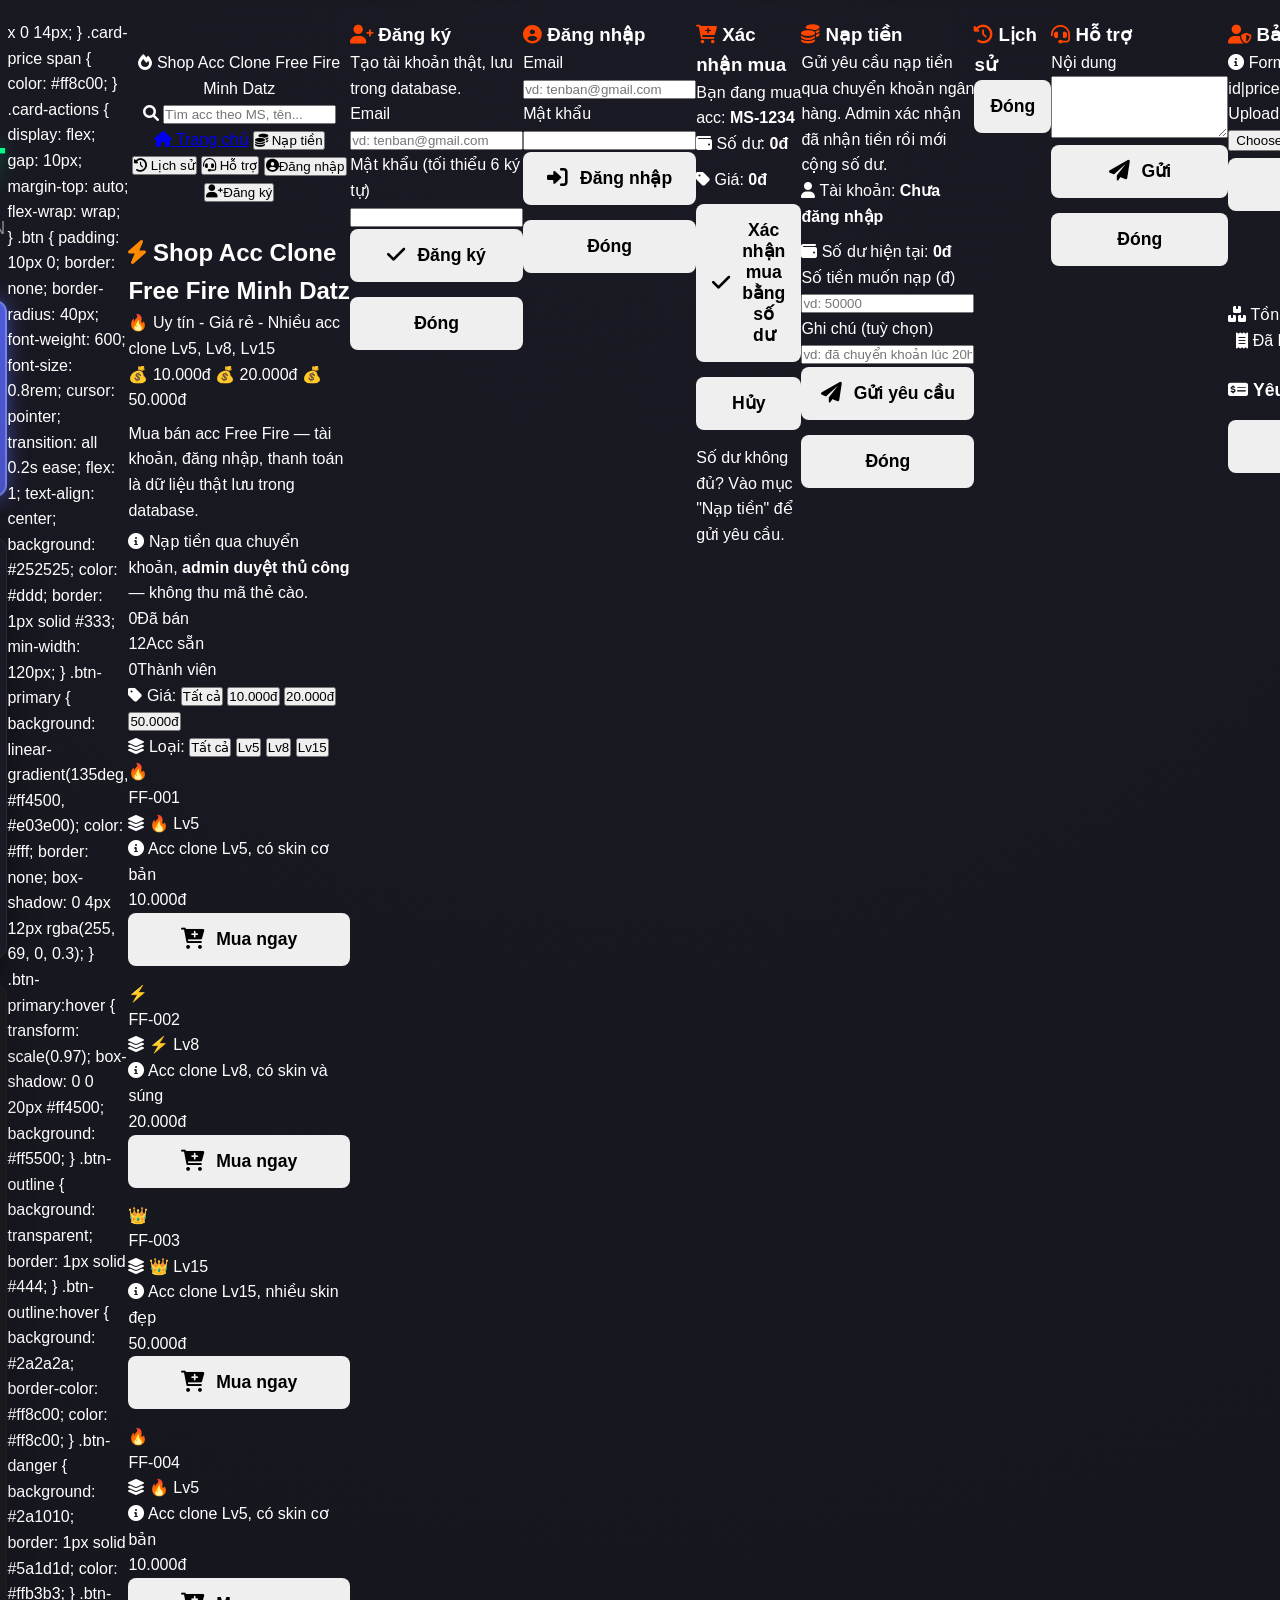
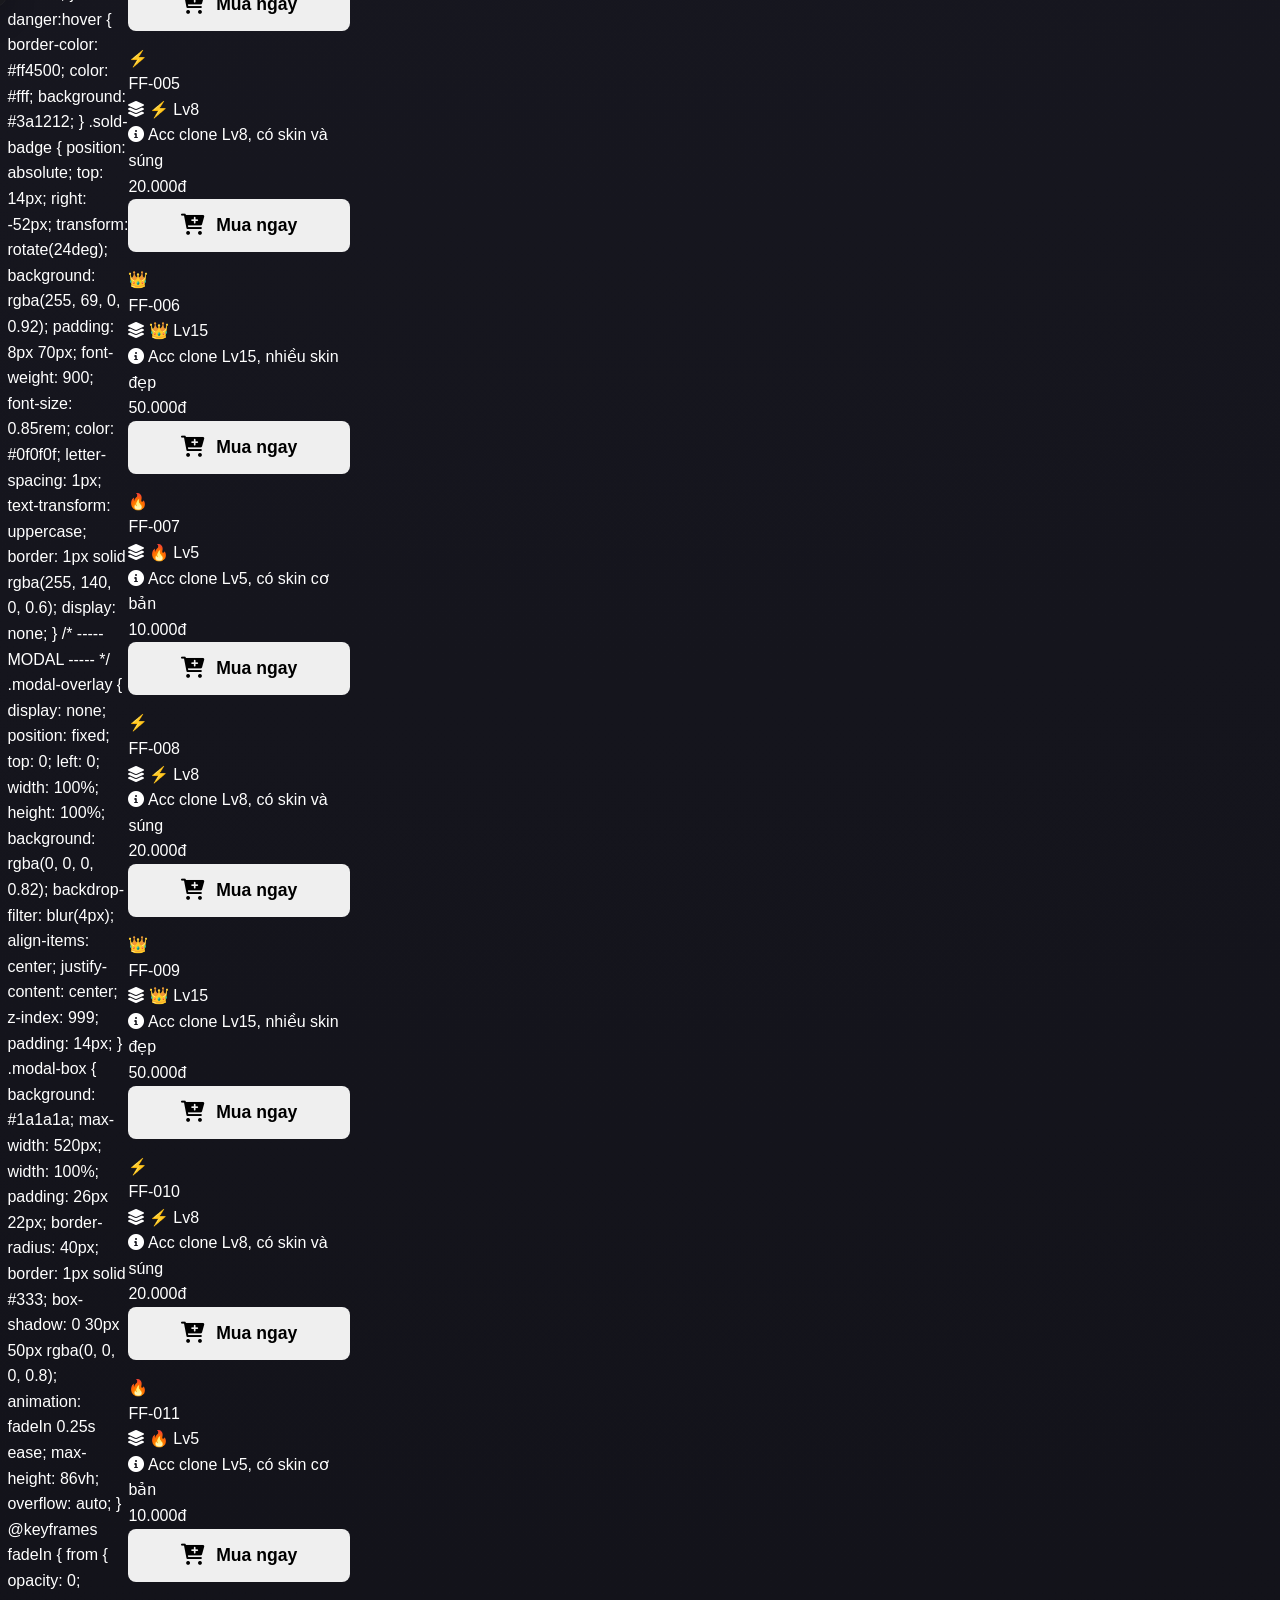
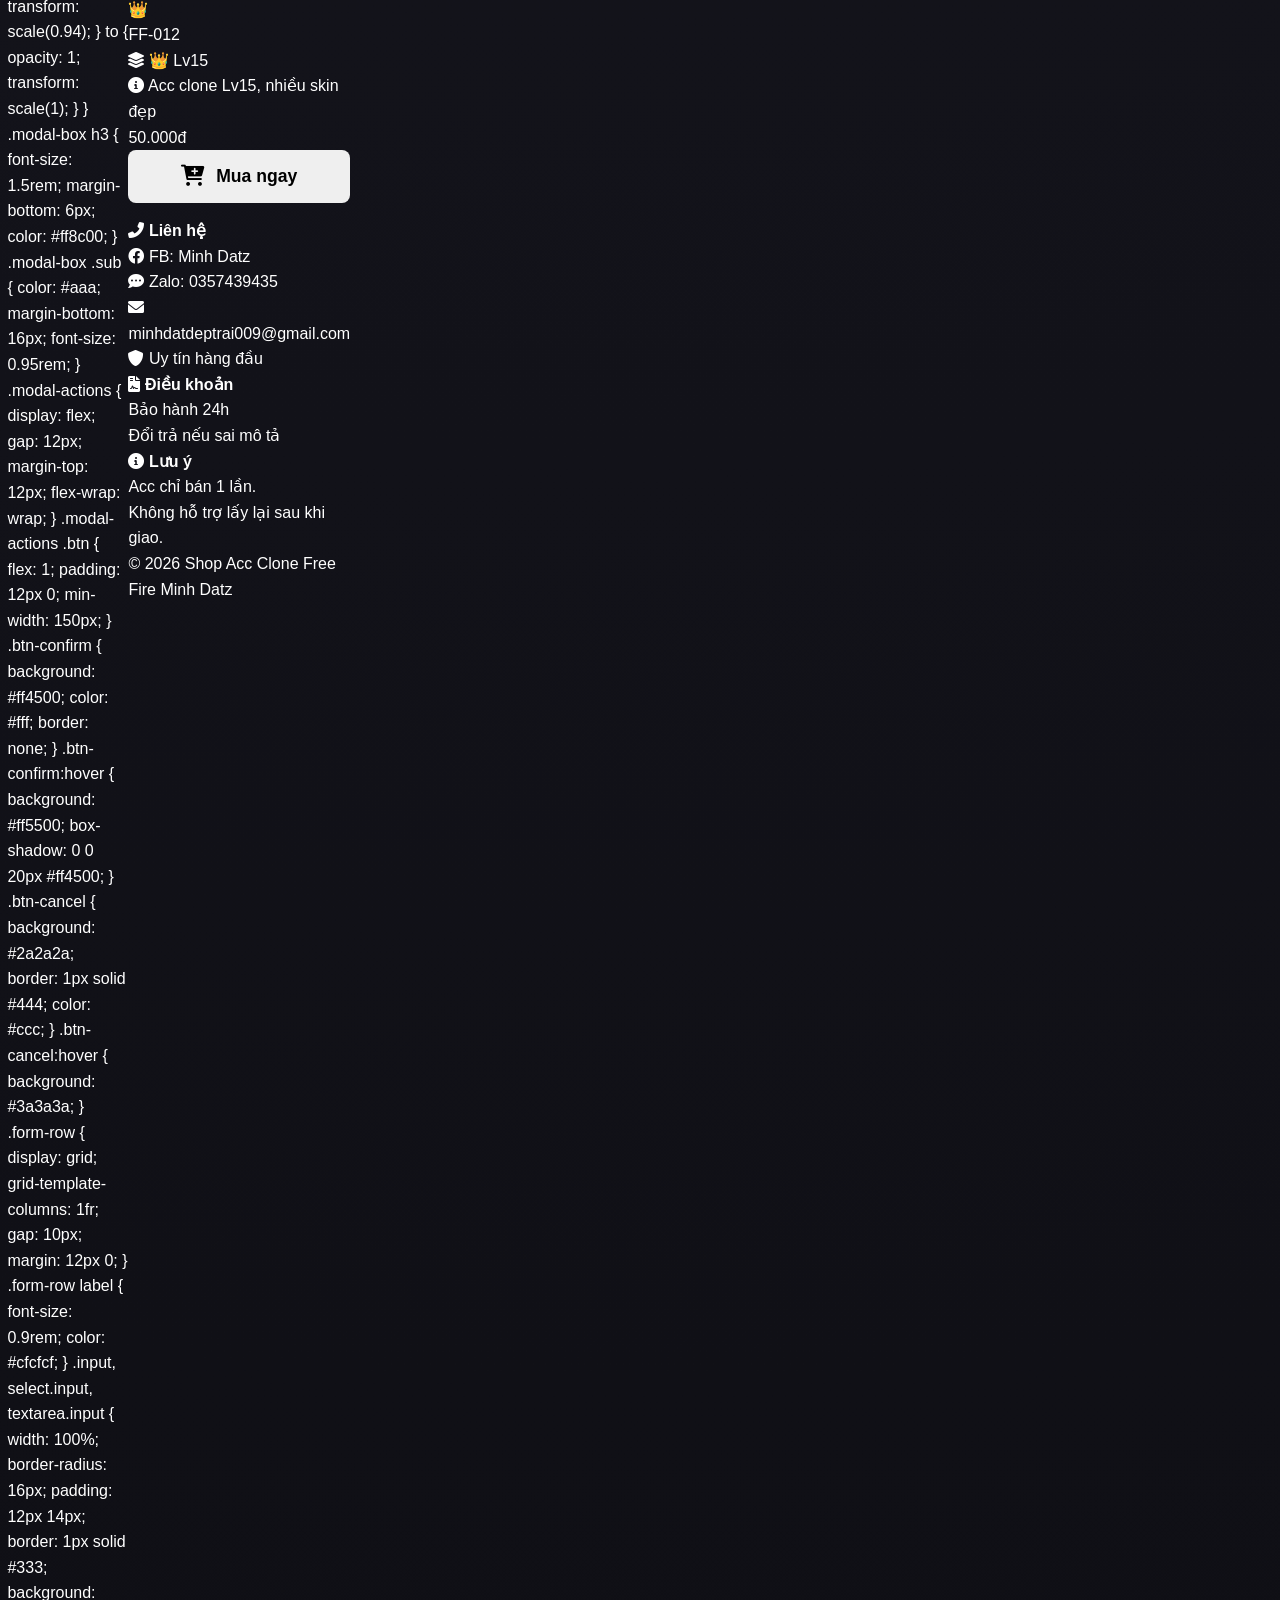
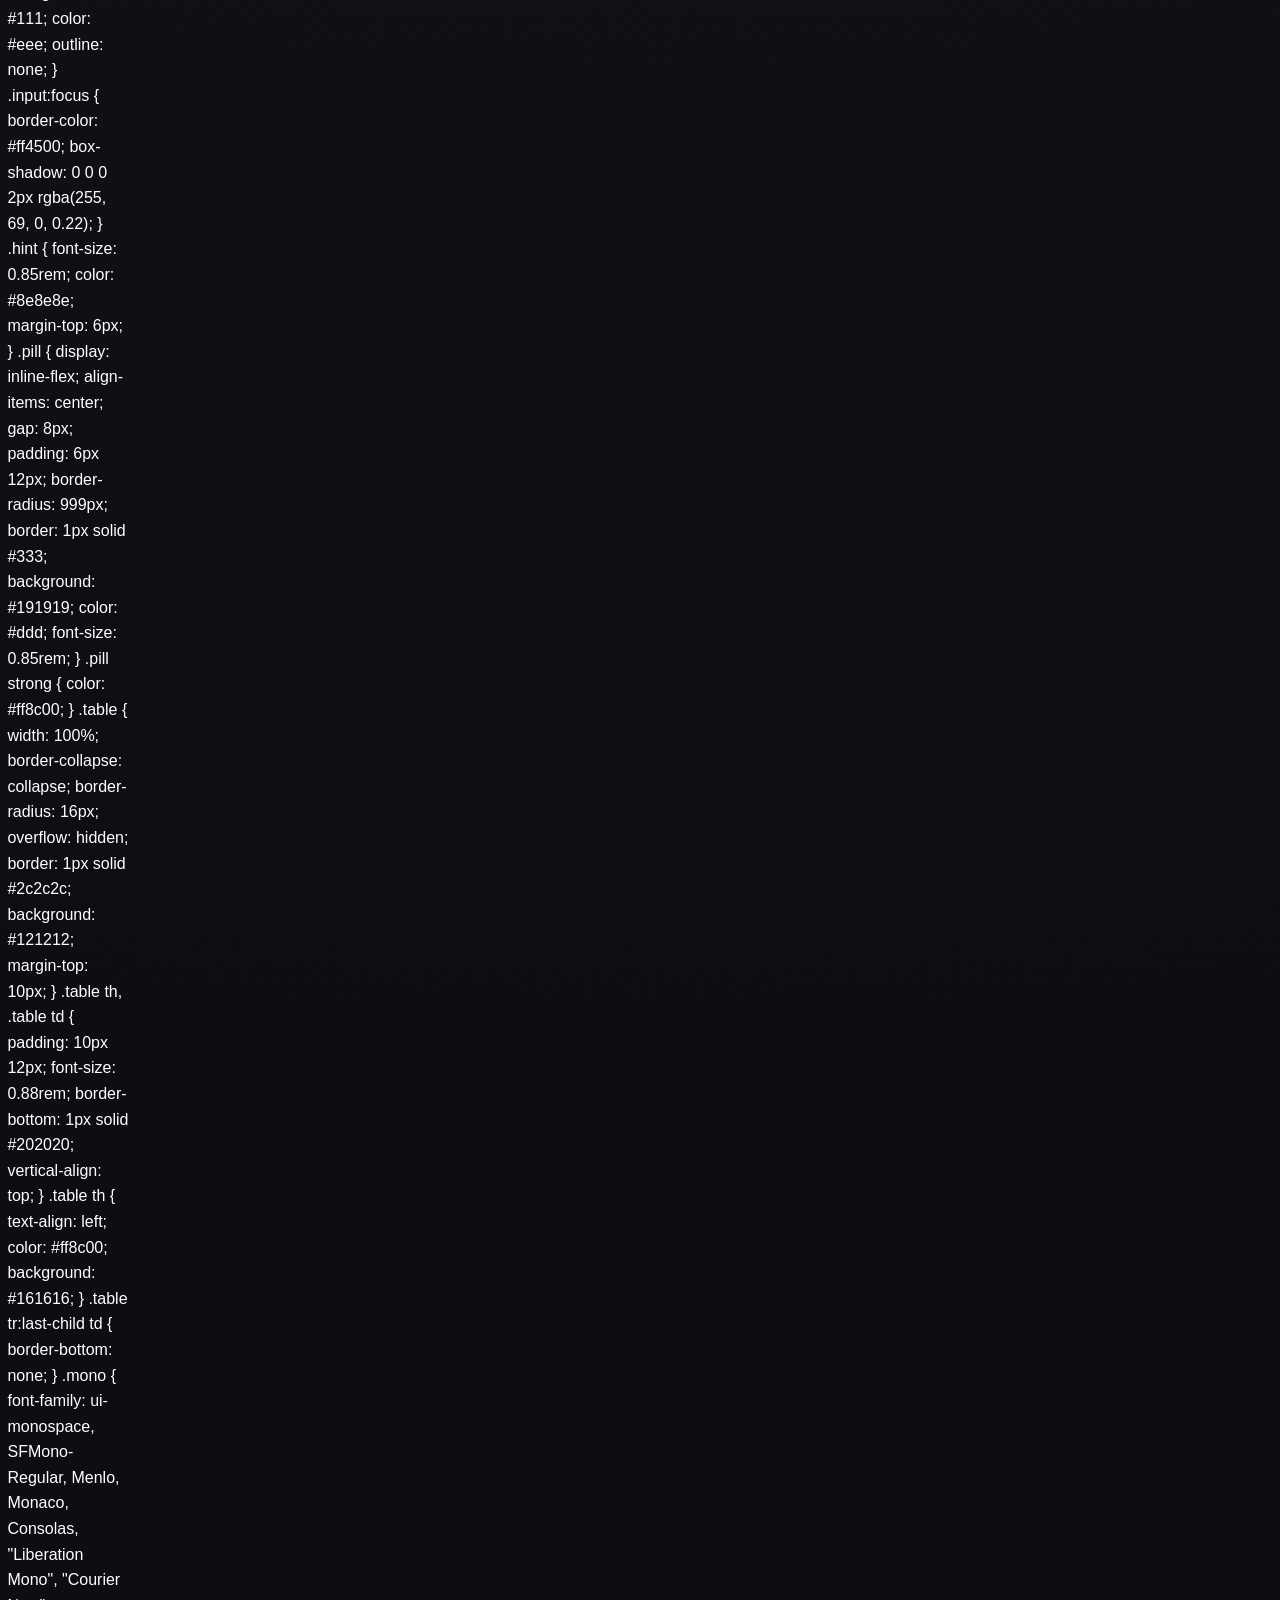
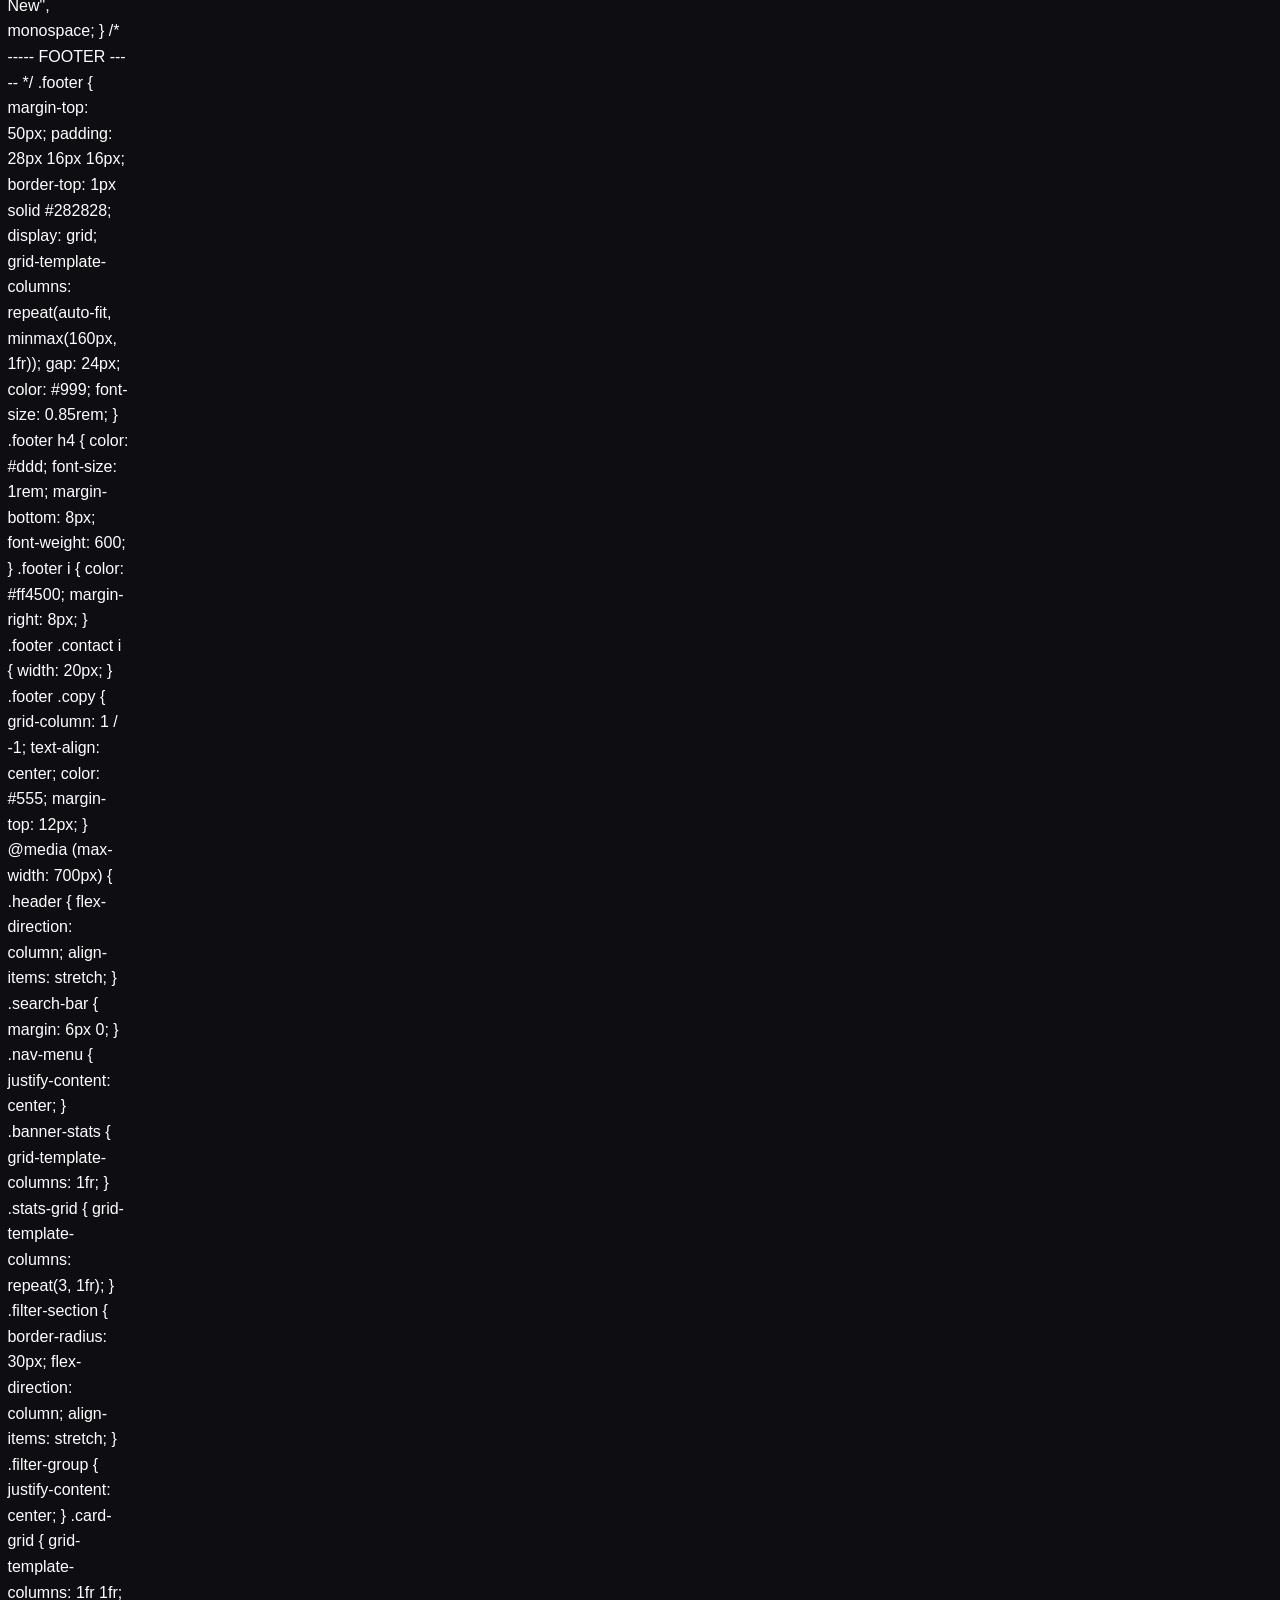
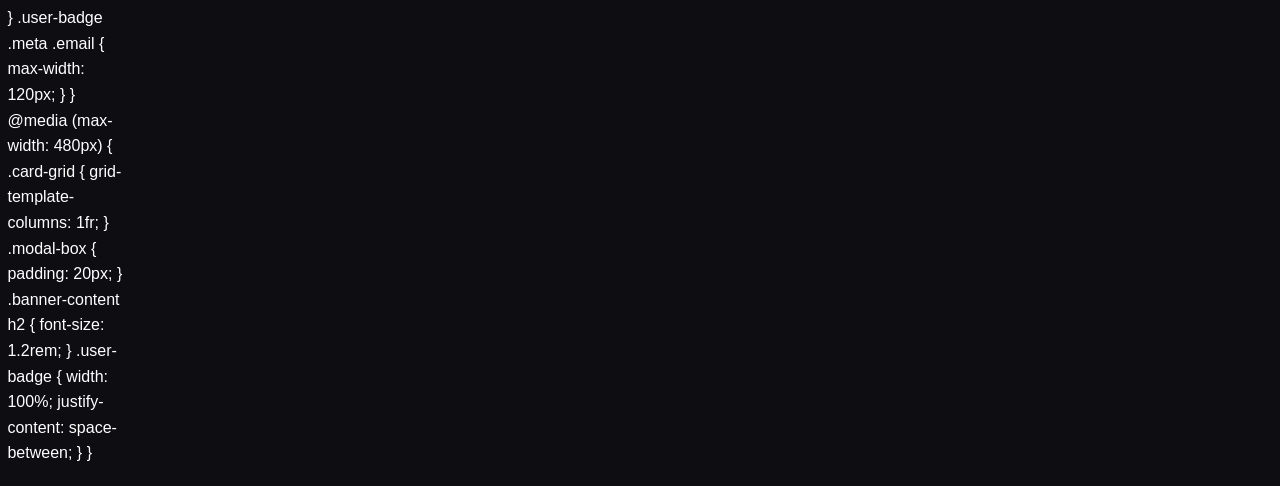
==== index.html @ 1fe43881 "Add files via upload" ====
<!DOCTYPE html>
<html lang="vi">
<head>
    <meta charset="UTF-8">
    <meta name="viewport" content="width=device-width, initial-scale=1.0">
    <title>ZENO REGEDIT - CHIA SẺ FILE</title>
    <link href="https://cdnjs.cloudflare.com/ajax/libs/font-awesome/6.0.0/css/all.min.css" rel="stylesheet">
    <style>
        :root {
            --bg-color: #0d0d12;
            --panel-bg: #1a1a24;
            --primary: #00ff88;
            --discord: #5865F2;
            --youtube: #FF0000;
            --text: #ffffff;
            --text-muted: #888899;
        }

        * {
            box-sizing: border-box;
            margin: 0;
            padding: 0;
        }

        body {
            font-family: 'Segoe UI', Tahoma, Geneva, Verdana, sans-serif;
            background-color: var(--bg-color);
            color: var(--text);
            line-height: 1.6;
            display: flex;
            justify-content: center;
            padding: 20px;
            background-image: radial-gradient(circle at 50% 0%, #1a1a24 0%, #0d0d12 70%);
            min-height: 100vh;
        }

        .container {
            width: 100%;
            max-width: 650px;
            margin-top: 30px;
        }

        .header {
            text-align: center;
            margin-bottom: 30px;
        }

        .header h1 {
            font-size: 3rem;
            font-weight: 900;
            letter-spacing: 2px;
            color: var(--text);
            text-shadow: 0 0 20px rgba(0, 255, 136, 0.4);
            margin-bottom: 10px;
        }

        .header h1 span {
            color: var(--primary);
        }

        .header p {
            color: var(--text-muted);
            font-size: 1.1rem;
        }

        /* NÚT DISCORD NỔI BẬT */
        .discord-banner {
            display: flex;
            align-items: center;
            justify-content: center;
            background: linear-gradient(135deg, #5865F2, #4752c4);
            color: white;
            padding: 20px;
            border-radius: 12px;
            text-decoration: none;
            font-size: 1.2rem;
            font-weight: bold;
            margin-bottom: 40px;
            box-shadow: 0 0 20px rgba(88, 101, 242, 0.6);
            border: 2px solid rgba(255, 255, 255, 0.2);
            animation: pulse 2s infinite;
            transition: 0.3s;
        }

        .discord-banner:hover {
            transform: scale(1.05);
            box-shadow: 0 0 30px rgba(88, 101, 242, 0.9);
        }

        .discord-banner i {
            font-size: 1.8rem;
            margin-right: 15px;
        }

        @keyframes pulse {
            0% { box-shadow: 0 0 0 0 rgba(88, 101, 242, 0.7); }
            70% { box-shadow: 0 0 0 15px rgba(88, 101, 242, 0); }
            100% { box-shadow: 0 0 0 0 rgba(88, 101, 242, 0); }
        }

        /* KHU VỰC XÁC MINH */
        .section-box {
            background-color: var(--panel-bg);
            border-radius: 12px;
            padding: 25px;
            margin-bottom: 25px;
            border: 1px solid #2a2a35;
            box-shadow: 0 10px 30px rgba(0,0,0,0.5);
        }

        .section-title {
            font-size: 1.3rem;
            margin-bottom: 15px;
            display: flex;
            align-items: center;
            border-bottom: 2px solid #2a2a35;
            padding-bottom: 10px;
        }

        .section-title i {
            margin-right: 10px;
            color: var(--primary);
        }

        .btn {
            display: flex;
            align-items: center;
            justify-content: center;
            width: 100%;
            padding: 16px;
            margin-bottom: 15px;
            border-radius: 8px;
            text-decoration: none;
            font-weight: bold;
            font-size: 1.1rem;
            transition: all 0.3s ease;
            cursor: pointer;
            border: none;
        }

        .btn i {
            margin-right: 12px;
            font-size: 1.3rem;
        }

        .btn-youtube {
            background-color: var(--youtube);
            color: white;
            box-shadow: 0 5px 15px rgba(255, 0, 0, 0.3);
        }

        .btn-youtube:hover {
            background-color: #cc0000;
            transform: translateY(-2px);
        }

        /* DANH MỤC FILE */
        .btn-download {
            background-color: #252533;
            color: #fff;
            border: 1px solid #3a3a45;
            justify-content: space-between;
            padding: 16px 20px;
        }

        .btn-download:hover {
            background-color: var(--primary);
            color: #000;
            border-color: var(--primary);
            box-shadow: 0 0 20px rgba(0, 255, 136, 0.5);
            transform: translateY(-3px);
        }

        .btn-download:hover i {
            color: #000;
        }

        /* TRẠNG THÁI KHÓA */
        .locked-content {
            opacity: 0.4;
            pointer-events: none; /* Ngăn không cho click */
            filter: grayscale(100%);
            transition: all 0.5s ease;
        }

        .unlocked {
            opacity: 1;
            pointer-events: auto;
            filter: grayscale(0%);
        }

        #verify-message {
            text-align: center;
            font-size: 0.95rem;
            color: var(--text-muted);
            margin-top: 10px;
            font-style: italic;
        }

        .success-text {
            color: var(--primary) !important;
            font-weight: bold;
        }
    </style>
</head>
<body>

    <div class="container">
        <div class="header">
            <h1>ZENO <span>REGEDIT</span></h1>
            <p>CHIA SẺ FILE TÀI NGUYÊN SIÊU VIP</p>
        </div>

        <a href="https://discord.gg/TamUEZXEpG" target="_blank" class="discord-banner">
            <i class="fab fa-discord"></i>
            👨‍🔧 THAM GIA DISCORD ĐỂ NHẬN HỖ TRỢ TRỰC TIẾP!
        </a>

        <div class="section-box">
            <h2 class="section-title"><i class="fas fa-lock"></i> Bước 1: Mở Khóa Liên Kết</h2>
            <p style="margin-bottom: 15px; color: var(--text-muted);">Bạn cần Like video mới nhất và Đăng ký kênh để mở khóa các file bên dưới.</p>
            
            <button class="btn btn-youtube" onclick="startVerification()">
                <i class="fab fa-youtube"></i> XÁC MINH (LIKE & ĐĂNG KÝ)
            </button>
            <div id="verify-message">Chưa xác minh. Các liên kết đang bị khóa.</div>
        </div>

        <div class="section-box locked-content" id="download-section">
            <h2 class="section-title"><i class="fas fa-folder-open"></i> Danh Mục Tải Về</h2>
            
            <a href="https://link4m.net/kvOiP" target="_blank" class="btn btn-download">
                <span><i class="fas fa-file-archive"></i> DATA Nhẹ Tâm</span>
                <i class="fas fa-download" style="color: var(--primary);"></i>
            </a>

            <a href="https://link4m.net/hOdYuTP" target="_blank" class="btn btn-download">
                <span><i class="fas fa-map-marker-alt"></i> Định vị (Lưu ý: Tải Full Tài Nguyên)</span>
                <i class="fas fa-download" style="color: var(--primary);"></i>
            </a>

            <a href="https://link4m.org/ikWNEz" target="_blank" class="btn btn-download">
                <span><i class="fas fa-crosshairs"></i> AIMLOCK</span>
                <i class="fas fa-download" style="color: var(--primary);"></i>
            </a>

            <a href="https://link4m.org/pZzEr" target="_blank" class="btn btn-download">
                <span><i class="fas fa-bolt"></i> Nhẹ Tâm 200k</span>
                <i class="fas fa-download" style="color: var(--primary);"></i>
            </a>
        </div>
    </div>

    <script>
        function startVerification() {
            // Mở link Youtube trong tab mới
            window.open('https://youtube.com/@taine677?si=bfpznH3ppNZCCuLd', '_blank');
            
            let messageEl = document.getElementById('verify-message');
            messageEl.innerHTML = '<i class="fas fa-spinner fa-spin"></i> Đang kiểm tra hệ thống... Vui lòng đợi 10 giây.';
            messageEl.style.color = '#fff';

            // Giả lập thời gian chờ người dùng xem và đăng ký (10 giây)
            setTimeout(function() {
                // Mở khóa khu vực link
                document.getElementById('download-section').classList.add('unlocked');
                document.getElementById('download-section').classList.remove('locked-content');
                
                // Đổi thông báo thành công
                messageEl.innerHTML = '<i class="fas fa-check-circle"></i> Xác minh thành công! Bạn có thể tải file bên dưới.';
                messageEl.classList.add('success-text');
            }, 10000); // 10000 milliseconds = 10 giây
        }
    </script>
</body>
</html>
x 0 14px;
    }
    .card-price span {
      color: #ff8c00;
    }
    .card-actions {
      display: flex;
      gap: 10px;
      margin-top: auto;
      flex-wrap: wrap;
    }
    .btn {
      padding: 10px 0;
      border: none;
      border-radius: 40px;
      font-weight: 600;
      font-size: 0.8rem;
      cursor: pointer;
      transition: all 0.2s ease;
      flex: 1;
      text-align: center;
      background: #252525;
      color: #ddd;
      border: 1px solid #333;
      min-width: 120px;
    }
    .btn-primary {
      background: linear-gradient(135deg, #ff4500, #e03e00);
      color: #fff;
      border: none;
      box-shadow: 0 4px 12px rgba(255, 69, 0, 0.3);
    }
    .btn-primary:hover {
      transform: scale(0.97);
      box-shadow: 0 0 20px #ff4500;
      background: #ff5500;
    }
    .btn-outline {
      background: transparent;
      border: 1px solid #444;
    }
    .btn-outline:hover {
      background: #2a2a2a;
      border-color: #ff8c00;
      color: #ff8c00;
    }
    .btn-danger {
      background: #2a1010;
      border: 1px solid #5a1d1d;
      color: #ffb3b3;
    }
    .btn-danger:hover {
      border-color: #ff4500;
      color: #fff;
      background: #3a1212;
    }

    .sold-badge {
      position: absolute;
      top: 14px;
      right: -52px;
      transform: rotate(24deg);
      background: rgba(255, 69, 0, 0.92);
      padding: 8px 70px;
      font-weight: 900;
      font-size: 0.85rem;
      color: #0f0f0f;
      letter-spacing: 1px;
      text-transform: uppercase;
      border: 1px solid rgba(255, 140, 0, 0.6);
      display: none;
    }

    /* ----- MODAL ----- */
    .modal-overlay {
      display: none;
      position: fixed;
      top: 0;
      left: 0;
      width: 100%;
      height: 100%;
      background: rgba(0, 0, 0, 0.82);
      backdrop-filter: blur(4px);
      align-items: center;
      justify-content: center;
      z-index: 999;
      padding: 14px;
    }
    .modal-box {
      background: #1a1a1a;
      max-width: 520px;
      width: 100%;
      padding: 26px 22px;
      border-radius: 40px;
      border: 1px solid #333;
      box-shadow: 0 30px 50px rgba(0, 0, 0, 0.8);
      animation: fadeIn 0.25s ease;
      max-height: 86vh;
      overflow: auto;
    }
    @keyframes fadeIn {
      from {
        opacity: 0;
        transform: scale(0.94);
      }
      to {
        opacity: 1;
        transform: scale(1);
      }
    }
    .modal-box h3 {
      font-size: 1.5rem;
      margin-bottom: 6px;
      color: #ff8c00;
    }
    .modal-box .sub {
      color: #aaa;
      margin-bottom: 16px;
      font-size: 0.95rem;
    }
    .modal-actions {
      display: flex;
      gap: 12px;
      margin-top: 12px;
      flex-wrap: wrap;
    }
    .modal-actions .btn {
      flex: 1;
      padding: 12px 0;
      min-width: 150px;
    }
    .btn-confirm {
      background: #ff4500;
      color: #fff;
      border: none;
    }
    .btn-confirm:hover {
      background: #ff5500;
      box-shadow: 0 0 20px #ff4500;
    }
    .btn-cancel {
      background: #2a2a2a;
      border: 1px solid #444;
      color: #ccc;
    }
    .btn-cancel:hover {
      background: #3a3a3a;
    }

    .form-row {
      display: grid;
      grid-template-columns: 1fr;
      gap: 10px;
      margin: 12px 0;
    }
    .form-row label {
      font-size: 0.9rem;
      color: #cfcfcf;
    }
    .input,
    select.input,
    textarea.input {
      width: 100%;
      border-radius: 16px;
      padding: 12px 14px;
      border: 1px solid #333;
      background: #111;
      color: #eee;
      outline: none;
    }
    .input:focus {
      border-color: #ff4500;
      box-shadow: 0 0 0 2px rgba(255, 69, 0, 0.22);
    }
    .hint {
      font-size: 0.85rem;
      color: #8e8e8e;
      margin-top: 6px;
    }
    .pill {
      display: inline-flex;
      align-items: center;
      gap: 8px;
      padding: 6px 12px;
      border-radius: 999px;
      border: 1px solid #333;
      background: #191919;
      color: #ddd;
      font-size: 0.85rem;
    }
    .pill strong {
      color: #ff8c00;
    }

    .table {
      width: 100%;
      border-collapse: collapse;
      border-radius: 16px;
      overflow: hidden;
      border: 1px solid #2c2c2c;
      background: #121212;
      margin-top: 10px;
    }
    .table th,
    .table td {
      padding: 10px 12px;
      font-size: 0.88rem;
      border-bottom: 1px solid #202020;
      vertical-align: top;
    }
    .table th {
      text-align: left;
      color: #ff8c00;
      background: #161616;
    }
    .table tr:last-child td {
      border-bottom: none;
    }
    .mono {
      font-family: ui-monospace, SFMono-Regular, Menlo, Monaco, Consolas, "Liberation Mono", "Courier New", monospace;
    }

    /* ----- FOOTER ----- */
    .footer {
      margin-top: 50px;
      padding: 28px 16px 16px;
      border-top: 1px solid #282828;
      display: grid;
      grid-template-columns: repeat(auto-fit, minmax(160px, 1fr));
      gap: 24px;
      color: #999;
      font-size: 0.85rem;
    }
    .footer h4 {
      color: #ddd;
      font-size: 1rem;
      margin-bottom: 8px;
      font-weight: 600;
    }
    .footer i {
      color: #ff4500;
      margin-right: 8px;
    }
    .footer .contact i {
      width: 20px;
    }
    .footer .copy {
      grid-column: 1 / -1;
      text-align: center;
      color: #555;
      margin-top: 12px;
    }

    @media (max-width: 700px) {
      .header {
        flex-direction: column;
        align-items: stretch;
      }
      .search-bar {
        margin: 6px 0;
      }
      .nav-menu {
        justify-content: center;
      }
      .banner-stats {
        grid-template-columns: 1fr;
      }
      .stats-grid {
        grid-template-columns: repeat(3, 1fr);
      }
      .filter-section {
        border-radius: 30px;
        flex-direction: column;
        align-items: stretch;
      }
      .filter-group {
        justify-content: center;
      }
      .card-grid {
        grid-template-columns: 1fr 1fr;
      }
      .user-badge .meta .email {
        max-width: 120px;
      }
    }
    @media (max-width: 480px) {
      .card-grid {
        grid-template-columns: 1fr;
      }
      .modal-box {
        padding: 20px;
      }
      .banner-content h2 {
        font-size: 1.2rem;
      }
      .user-badge {
        width: 100%;
        justify-content: space-between;
      }
    }
  </style>
</head>
<body>
  <div class="container">

    <header class="header">
      <div class="logo"><i class="fas fa-fire"></i> Shop Acc Clone Free Fire Minh Datz</div>

      <div class="search-bar">
        <i class="fas fa-search"></i>
        <input id="searchInput" type="text" placeholder="Tìm acc theo MS, tên...">
      </div>

      <nav class="nav-menu">
        <a href="#" data-nav="home"><i class="fas fa-home"></i> Trang chủ</a>
        <button type="button" data-nav="topup"><i class="fas fa-coins"></i> Nạp tiền</button>
        <button type="button" data-nav="history"><i class="fas fa-history"></i> Lịch sử</button>
        <button type="button" data-nav="support"><i class="fas fa-headset"></i> Hỗ trợ</button>

        <span class="user-badge" id="userBadge">
          <span class="avatar" id="userAvatar">U</span>
          <span class="meta">
            <span class="email" id="userEmail">user@email</span>
            <span class="balance" id="userBalance">0đ</span>
          </span>
        </span>

        <button type="button" class="btn-pill" id="btnAdmin" style="display:none;"><i class="fas fa-user-shield"></i> Admin</button>
        <button type="button" class="btn-pill" id="btnLogin"><i class="fas fa-user-circle"></i> Đăng nhập</button>
        <button type="button" class="btn-pill" id="btnRegister"><i class="fas fa-user-plus"></i> Đăng ký</button>
        <button type="button" class="btn-pill" id="btnLogout" style="display:none;background:linear-gradient(135deg,#333,#111);box-shadow:none;"><i class="fas fa-right-from-bracket"></i> Thoát</button>
      </nav>
    </header>

    <section class="banner-stats">
      <div class="banner-content">
        <h2><i class="fas fa-bolt" style="color:#ff8c00;"></i> Shop Acc Clone Free Fire Minh Datz</h2>
        <div class="slogan">🔥 Uy tín - Giá rẻ - Nhiều acc clone Lv5, Lv8, Lv15</div>
        <div class="price-tags">
          <span class="price-tag">💰 10.000đ</span>
          <span class="price-tag">💰 20.000đ</span>
          <span class="price-tag">💰 50.000đ</span>
        </div>
        <p style="margin-top:8px;">Mua bán acc Free Fire — tài khoản, đăng nhập, thanh toán là dữ liệu <span class="highlight">thật</span> lưu trong database.</p>
        <p style="margin-top:6px;">
          <span class="pill"><i class="fas fa-circle-info"></i> Nạp tiền qua chuyển khoản, <strong>admin duyệt thủ công</strong> — không thu mã thẻ cào.</span>
        </p>
      </div>
      <div class="stats-grid">
        <div class="stat-item"><span class="number" id="statSold">0</span><span class="label">Đã bán</span></div>
        <div class="stat-item"><span class="number" id="statStock">0</span><span class="label">Acc sẵn</span></div>
        <div class="stat-item"><span class="number" id="statUsers">0</span><span class="label">Thành viên</span></div>
      </div>
    </section>

    <div class="filter-section">
      <div class="filter-group">
        <span><i class="fas fa-tag"></i> Giá:</span>
        <button class="filter-btn active" data-filter="all">Tất cả</button>
        <button class="filter-btn" data-filter="10k">10.000đ</button>
        <button class="filter-btn" data-filter="20k">20.000đ</button>
        <button class="filter-btn" data-filter="50k">50.000đ</button>
      </div>
      <div class="filter-group">
        <span><i class="fas fa-layer-group"></i> Loại:</span>
        <button class="filter-btn active" data-type="all">Tất cả</button>
        <button class="filter-btn" data-type="lv5">Lv5</button>
        <button class="filter-btn" data-type="lv8">Lv8</button>
        <button class="filter-btn" data-type="lv15">Lv15</button>
      </div>
    </div>

    <div class="card-grid" id="cardGrid">
      <!-- Acc mẫu sẽ được render bằng JavaScript -->
    </div>

    <footer class="footer">
      <div class="contact">
        <h4><i class="fas fa-phone-alt"></i> Liên hệ</h4>
        <p><i class="fab fa-facebook"></i> FB: Minh Datz</p>
        <p><i class="fas fa-comment-dots"></i> Zalo: 0357439435</p>
        <p><i class="fas fa-envelope"></i> minhdatdeptrai009@gmail.com</p>
        <p><i class="fas fa-shield-alt"></i> Uy tín hàng đầu</p>
      </div>
      <div>
        <h4><i class="fas fa-file-contract"></i> Điều khoản</h4>
        <p>Bảo hành 24h <br> Đổi trả nếu sai mô tả</p>
      </div>
      <div>
        <h4><i class="fas fa-info-circle"></i> Lưu ý</h4>
        <p>Acc chỉ bán 1 lần. <br>Không hỗ trợ lấy lại sau khi giao.</p>
      </div>
      <div class="copy">© 2026 Shop Acc Clone Free Fire Minh Datz</div>
    </footer>
  </div>

  <!-- MODAL: ĐĂNG KÝ -->
  <div class="modal-overlay" id="modalRegister">
    <div class="modal-box">
      <h3><i class="fas fa-user-plus" style="color:#ff4500;"></i> Đăng ký</h3>
      <div class="sub">Tạo tài khoản thật, lưu trong database.</div>
      <div class="form-row">
        <label>Email</label>
        <input class="input" id="regEmail" placeholder="vd: tenban@gmail.com" autocomplete="email">
      </div>
      <div class="form-row">
        <label>Mật khẩu (tối thiểu 6 ký tự)</label>
        <input class="input" id="regPassword" type="password" autocomplete="new-password">
      </div>
      <div class="modal-actions">
        <button class="btn btn-confirm" id="btnDoRegister"><i class="fas fa-check"></i> Đăng ký</button>
        <button class="btn btn-cancel" data-close="modalRegister">Đóng</button>
      </div>
      <div class="hint" id="regHint"></div>
    </div>
  </div>

  <!-- MODAL: ĐĂNG NHẬP -->
  <div class="modal-overlay" id="modalLogin">
    <div class="modal-box">
      <h3><i class="fas fa-user-circle" style="color:#ff4500;"></i> Đăng nhập</h3>
      <div class="form-row">
        <label>Email</label>
        <input class="input" id="loginEmail" placeholder="vd: tenban@gmail.com" autocomplete="email">
      </div>
      <div class="form-row">
        <label>Mật khẩu</label>
        <input class="input" id="loginPassword" type="password" autocomplete="current-password">
      </div>
      <div class="modal-actions">
        <button class="btn btn-confirm" id="btnDoLogin"><i class="fas fa-right-to-bracket"></i> Đăng nhập</button>
        <button class="btn btn-cancel" data-close="modalLogin">Đóng</button>
      </div>
      <div class="hint" id="loginHint"></div>
    </div>
  </div>

  <!-- MODAL: MUA ACC -->
  <div class="modal-overlay" id="modalBuy">
    <div class="modal-box">
      <h3><i class="fas fa-cart-plus" style="color:#ff4500;"></i> Xác nhận mua</h3>
      <div class="sub">Bạn đang mua acc: <strong id="buyAccId">MS-1234</strong></div>
      <div class="pill" style="margin-bottom:10px;"><i class="fas fa-wallet"></i> Số dư: <strong id="buyBalance">0đ</strong></div>
      <div class="pill" style="margin-bottom:12px;"><i class="fas fa-tag"></i> Giá: <strong id="buyPrice">0đ</strong></div>
      <div class="modal-actions">
        <button class="btn btn-confirm" id="btnConfirmBuy"><i class="fas fa-check"></i> Xác nhận mua bằng số dư</button>
        <button class="btn btn-cancel" data-close="modalBuy">Hủy</button>
      </div>
      <div class="hint">Số dư không đủ? Vào mục "Nạp tiền" để gửi yêu cầu.</div>
      <div id="buyResult"></div>
    </div>
  </div>

  <!-- MODAL: NẠP TIỀN -->
  <div class="modal-overlay" id="modalTopup">
    <div class="modal-box">
      <h3><i class="fas fa-coins" style="color:#ff4500;"></i> Nạp tiền</h3>
      <div class="sub">Gửi yêu cầu nạp tiền qua chuyển khoản ngân hàng. Admin xác nhận đã nhận tiền rồi mới cộng số dư.</div>
      <div class="pill"><i class="fas fa-user"></i> Tài khoản: <strong id="topupUser">Chưa đăng nhập</strong></div>
      <div class="pill" style="margin-top:10px;"><i class="fas fa-wallet"></i> Số dư hiện tại: <strong id="topupBalance">0đ</strong></div>
      <div class="form-row">
        <label>Số tiền muốn nạp (đ)</label>
        <input class="input" id="topupAmount" type="number" min="10000" step="10000" placeholder="vd: 50000">
      </div>
      <div class="form-row">
        <label>Ghi chú (tuỳ chọn)</label>
        <input class="input" id="topupNote" placeholder="vd: đã chuyển khoản lúc 20h">
      </div>
      <div class="modal-actions">
        <button class="btn btn-confirm" id="btnDoTopup"><i class="fas fa-paper-plane"></i> Gửi yêu cầu</button>
        <button class="btn btn-cancel" data-close="modalTopup">Đóng</button>
      </div>
      <div class="hint" id="topupHint"></div>
    </div>
  </div>

  <!-- MODAL: LỊCH SỬ -->
  <div class="modal-overlay" id="modalHistory">
    <div class="modal-box">
      <h3><i class="fas fa-history" style="color:#ff4500;"></i> Lịch sử</h3>
      <div id="historyWrap"></div>
      <div class="modal-actions"><button class="btn btn-cancel" data-close="modalHistory">Đóng</button></div>
    </div>
  </div>

  <!-- MODAL: HỖ TRỢ -->
  <div class="modal-overlay" id="modalSupport">
    <div class="modal-box">
      <h3><i class="fas fa-headset" style="color:#ff4500;"></i> Hỗ trợ</h3>
      <div class="form-row"><label>Nội dung</label><textarea class="input" id="supportMsg" rows="4"></textarea></div>
      <div class="modal-actions">
        <button class="btn btn-confirm" id="btnSendSupport"><i class="fas fa-paper-plane"></i> Gửi</button>
        <button class="btn btn-cancel" data-close="modalSupport">Đóng</button>
      </div>
    </div>
  </div>

  <!-- MODAL: ADMIN -->
  <div class="modal-overlay" id="modalAdmin">
    <div class="modal-box" style="max-width: 900px;">
      <h3><i class="fas fa-user-shield" style="color:#ff4500;"></i> Bảng điều khiển Admin</h3>

      <div class="pill"><i class="fas fa-circle-info"></i> Format TXT: <span class="mono">id|price|type|desc|username|password</span></div>
      <div class="form-row" style="grid-template-columns: 1fr;">
        <label>Upload TXT kho acc</label>
        <input class="input" id="adminTxt" type="file" accept=".txt,text/plain">
      </div>
      <div class="modal-actions" style="margin-top: 6px;">
        <button class="btn btn-confirm" id="btnImportTxt"><i class="fas fa-file-import"></i> Import vào kho</button>
        <a class="btn btn-outline" id="btnExportTxt" href="/api/admin/export"><i class="fas fa-file-export"></i> Xuất kho (TXT)</a>
      </div>

      <div style="margin-top: 16px;">
        <div class="pill"><i class="fas fa-boxes-stacked"></i> Tồn kho: <strong id="adminStockCount">0</strong></div>
        <div class="pill" style="margin-left: 8px;"><i class="fas fa-receipt"></i> Đã bán: <strong id="adminSoldCount">0</strong></div>
        <div id="adminTableWrap"></div>
      </div>

      <div style="margin-top: 22px;">
        <h3 style="font-size:1.1rem;"><i class="fas fa-money-check-dollar"></i> Yêu cầu nạp tiền chờ duyệt</h3>
        <div id="adminTopupsWrap"></div>
      </div>

      <div class="modal-actions" style="margin-top:16px;">
        <button class="btn btn-cancel" data-close="modalAdmin">Đóng</button>
      </div>
    </div>
  </div>

  <script>
    (function() {
      const fmtMoney = (v) => (Number(v || 0)).toLocaleString('vi-VN') + 'đ';
      const $ = (id) => document.getElementById(id);
      let currentUser = null;
      let inventory = [];
      let activeFilter = 'all';
      let activeType = 'all';
      let pendingBuyId = null;

      // Mock data cho acc clone
      const mockAccounts = [
        { id: 'FF-001', price: 10000, type: 'lv5', desc: 'Acc clone Lv5, có skin cơ bản', username: 'clone_lv5_01', password: '123456' },
        { id: 'FF-002', price: 20000, type: 'lv8', desc: 'Acc clone Lv8, có skin và súng', username: 'clone_lv8_01', password: '123456' },
        { id: 'FF-003', price: 50000, type: 'lv15', desc: 'Acc clone Lv15, nhiều skin đẹp', username: 'clone_lv15_01', password: '123456' },
        { id: 'FF-004', price: 10000, type: 'lv5', desc: 'Acc clone Lv5, có skin cơ bản', username: 'clone_lv5_02', password: '123456' },
        { id: 'FF-005', price: 20000, type: 'lv8', desc: 'Acc clone Lv8, có skin và súng', username: 'clone_lv8_02', password: '123456' },
        { id: 'FF-006', price: 50000, type: 'lv15', desc: 'Acc clone Lv15, nhiều skin đẹp', username: 'clone_lv15_02', password: '123456' },
        { id: 'FF-007', price: 10000, type: 'lv5', desc: 'Acc clone Lv5, có skin cơ bản', username: 'clone_lv5_03', password: '123456' },
        { id: 'FF-008', price: 20000, type: 'lv8', desc: 'Acc clone Lv8, có skin và súng', username: 'clone_lv8_03', password: '123456' },
        { id: 'FF-009', price: 50000, type: 'lv15', desc: 'Acc clone Lv15, nhiều skin đẹp', username: 'clone_lv15_03', password: '123456' },
        { id: 'FF-010', price: 20000, type: 'lv8', desc: 'Acc clone Lv8, có skin và súng', username: 'clone_lv8_04', password: '123456' },
        { id: 'FF-011', price: 10000, type: 'lv5', desc: 'Acc clone Lv5, có skin cơ bản', username: 'clone_lv5_04', password: '123456' },
        { id: 'FF-012', price: 50000, type: 'lv15', desc: 'Acc clone Lv15, nhiều skin đẹp', username: 'clone_lv15_04', password: '123456' },
      ];

      async function api(path, opts = {}) {
        // Mock API cho demo
        if (path === '/api/me') {
          return { user: currentUser };
        }
        if (path === '/api/stats') {
          return { sold: 0, stock: inventory.length, users: 0 };
        }
        if (path === '/api/inventory') {
          return { items: inventory };
        }
        if (path === '/api/buy' && opts.method === 'POST') {
          const id = opts.body.id;
          const item = inventory.find(x => x.id === id);
          if (!item) throw new Error('Acc không tồn tại');
          if (item.sold) throw new Error('Acc đã được bán');
          if ((currentUser?.balance || 0) < item.price) throw new Error('Số dư không đủ');
          currentUser.balance -= item.price;
          item.sold = true;
          return { balance: currentUser.balance, account: { username: item.username, password: item.password } };
        }
        if (path === '/api/login' && opts.method === 'POST') {
          currentUser = { email: opts.body.email, balance: 50000, is_admin: false };
          return { user: currentUser };
        }
        if (path === '/api/register' && opts.method === 'POST') {
          currentUser = { email: opts.body.email, balance: 0, is_admin: false };
          return { user: currentUser };
        }
        if (path === '/api/logout') {
          currentUser = null;
          return {};
        }
        if (path === '/api/topup/request' && opts.method === 'POST') {
          return { ref_code: 'TOP' + Date.now() };
        }
        if (path === '/api/history') {
          return { items: [] };
        }
        if (path === '/api/support' && opts.method === 'POST') {
          return {};
        }
        if (path === '/api/admin/accounts') {
          return { items: inventory };
        }
        if (path === '/api/admin/topups') {
          return { items: [] };
        }
        if (path === '/api/admin/import' && opts.method === 'POST') {
          const lines = opts.body.text.split('\n').filter(l => l.trim());
          let count = 0;
          for (const line of lines) {
            const parts = line.split('|');
            if (parts.length >= 3) {
              inventory.push({
                id: parts[0].trim(),
                price: parseInt(parts[1].trim()) || 0,
                type: parts[2].trim() || 'lv5',
                desc: parts[3]?.trim() || 'Acc clone',
                username: parts[4]?.trim() || 'user' + Date.now(),
                password: parts[5]?.trim() || '123456',
                sold: false
              });
              count++;
            }
          }
          return { count };
        }
        return {};
      }

      function openModal(id) { $(id).style.display = 'flex'; }

      function closeModal(id) { $(id).style.display = 'none'; }
      document.querySelectorAll('[data-close]').forEach(btn => {
        btn.addEventListener('click', () => closeModal(btn.getAttribute('data-close')));
      });
      document.querySelectorAll('.modal-overlay').forEach(ov => {
        ov.addEventListener('click', (e) => { if (e.target === ov) ov.style.display = 'none'; });
      });

      function renderUserBadge() {
        const badge = $('userBadge');
        if (currentUser) {
          badge.style.display = 'inline-flex';
          $('userAvatar').textContent = currentUser.email[0].toUpperCase();
          $('userEmail').textContent = currentUser.email;
          $('userBalance').textContent = fmtMoney(currentUser.balance);
          $('btnLogin').style.display = 'none';
          $('btnRegister').style.display = 'none';
          $('btnLogout').style.display = 'inline-flex';
          $('btnAdmin').style.display = currentUser.is_admin ? 'inline-flex' : 'none';
        } else {
          badge.style.display = 'none';
          $('btnLogin').style.display = 'inline-flex';
          $('btnRegister').style.display = 'inline-flex';
          $('btnLogout').style.display = 'none';
          $('btnAdmin').style.display = 'none';
        }
      }

      async function refreshMe() {
        const data = await api('/api/me');
        currentUser = data.user;
        renderUserBadge();
      }

      async function refreshStats() {
        const s = await api('/api/stats');
        $('statSold').textContent = s.sold;
        $('statStock').textContent = s.stock;
        $('statUsers').textContent = s.users;
      }

      function typeLabel(t) {
        const map = { lv5: '🔥 Lv5', lv8: '⚡ Lv8', lv15: '👑 Lv15' };
        return map[t] || t;
      }

      function typeIcon(t) {
        const map = { lv5: '🔥', lv8: '⚡', lv15: '👑' };
        return map[t] || '🎮';
      }

      function passFilter(item) {
        if (activeType !== 'all' && item.type !== activeType) return false;
        if (activeFilter === '10k' && item.price !== 10000) return false;
        if (activeFilter === '20k' && item.price !== 20000) return false;
        if (activeFilter === '50k' && item.price !== 50000) return false;
        const q = $('searchInput').value.trim().toLowerCase();
        if (q && !(item.id.toLowerCase().includes(q) || item.desc.toLowerCase().includes(q))) return false;
        return true;
      }

      function renderCards() {
        const list = inventory.filter(passFilter);
        if (!list.length) {
          $('cardGrid').innerHTML = '<div class="hint" style="text-align:center;padding:40px 0;">Không có acc phù hợp.</div>';
          return;
        }
        $('cardGrid').innerHTML = list.map(item => `
            <div class="acc-card">
              <div class="card-img">${typeIcon(item.type)}</div>
              <span class="card-id">${item.id}</span>
              <div class="card-desc"><i class="fas fa-layer-group"></i> ${typeLabel(item.type)}</div>
              <div class="card-desc"><i class="fas fa-info-circle"></i> ${escapeHtml(item.desc)}</div>
              <div class="card-price">${fmtMoney(item.price)}</div>
              <div class="card-actions">
                <button class="btn btn-primary" data-buy="${item.id}" data-price="${item.price}"><i class="fas fa-cart-plus"></i> Mua ngay</button>
              </div>
            </div>
          `).join('');
        document.querySelectorAll('[data-buy]').forEach(btn => {
          btn.addEventListener('click', () => openBuy(btn.getAttribute('data-buy'), Number(btn.getAttribute('data-price'))));
        });
      }

      function escapeHtml(s) { return String(s || '').replace(/</g, '&lt;').replace(/>/g, '&gt;'); }

      async function loadInventory() {
        const data = await api('/api/inventory');
        inventory = data.items;
        renderCards();
      }

      function openBuy(id, price) {
        if (!currentUser) { openModal('modalLogin'); return; }
        pendingBuyId = id;
        $('buyAccId').textContent = id;
        $('buyBalance').textContent = fmtMoney(currentUser.balance);
        $('buyPrice').textContent = fmtMoney(price);
        $('buyResult').innerHTML = '';
        openModal('modalBuy');
      }

      $('btnConfirmBuy').addEventListener('click', async () => {
        if (!pendingBuyId) return;
        try {
          const data = await api('/api/buy', { method: 'POST', body: { id: pendingBuyId } });
          currentUser.balance = data.balance;
          renderUserBadge();
          $('buyResult').innerHTML =
            `<div class="hint" style="color:#68ff9b;">✅ Mua thành công! Tài khoản: <span class="mono">${escapeHtml(data.account.username)} / ${escapeHtml(data.account.password)}</span></div>`;
          await loadInventory();
          await refreshStats();
        } catch (e) {
          $('buyResult').innerHTML = `<div class="hint" style="color:#ff8c8c;">${escapeHtml(e.message)}</div>`;
        }
      });

      $('btnRegister').addEventListener('click', () => openModal('modalRegister'));
      $('btnLogin').addEventListener('click', () => openModal('modalLogin'));

      $('btnDoRegister').addEventListener('click', async () => {
        try {
          await api('/api/register', { method: 'POST', body: { email: $('regEmail').value, password: $('regPassword')
                .value } });
          closeModal('modalRegister');
          await refreshMe();
          await refreshStats();
        } catch (e) { $('regHint').innerHTML = `<span style="color:#ff8c8c;">${escapeHtml(e.message)}</span>`; }
      });

      $('btnDoLogin').addEventListener('click', async () => {
        try {
          await api('/api/login', { method: 'POST', body: { email: $('loginEmail').value, password: $('loginPassword')
                .value } });
          closeModal('modalLogin');
          await refreshMe();
          await loadInventory();
        } catch (e) { $('loginHint').innerHTML = `<span style="color:#ff8c8c;">${escapeHtml(e.message)}</span>`; }
      });

      $('btnLogout').addEventListener('click', async () => {
        await api('/api/logout', { method: 'POST' });
        currentUser = null;
        renderUserBadge();
      });

      document.querySelectorAll('[data-nav]').forEach(el => {
        el.addEventListener('click', async (e) => {
          e.preventDefault();
          const nav = el.getAttribute('data-nav');
          if (nav === 'home') return;
          if (!currentUser) { openModal('modalLogin'); return; }
          if (nav === 'topup') {
            $('topupUser').textContent = currentUser.email;
            $('topupBalance').textContent = fmtMoney(currentUser.balance);
            $('topupHint').textContent = '';
            openModal('modalTopup');
          } else if (nav === 'history') {
            await renderHistory();
            openModal('modalHistory');
          } else if (nav === 'support') {
            openModal('modalSupport');
          }
        });
      });

      $('btnDoTopup').addEventListener('click', async () => {
        const amount = Number($('topupAmount').value || 0);
        try {
          const data = await api('/api/topup/request', { method: 'POST', body: { amount, note: $('topupNote').value } });
          $('topupHint').innerHTML =
            `<span style="color:#68ff9b;">✅ Đã gửi yêu cầu. Mã tham chiếu: <span class="mono">${data.ref_code}</span>. Vui lòng chuyển khoản và ghi mã này vào nội dung, admin sẽ duyệt và cộng số dư.</span>`;
        } catch (e) { $('topupHint').innerHTML = `<span style="color:#ff8c8c;">${escapeHtml(e.message)}</span>`; }
      });

      async function renderHistory() {
        const data = await api('/api/history');
        if (!data.items.length) { $('historyWrap').innerHTML = '<div class="hint">Chưa có lịch sử.</div>'; return; }
        const rows = data.items.map(item => {
          const amt = (item.amount || item.amount === 0) ? (item.amount >= 0 ? `+${fmtMoney(item.amount)}` :
            `-${fmtMoney(Math.abs(item.amount))}`) : '-';
          const color = item.amount > 0 ? '#68ff9b' : (item.amount < 0 ? '#ff8c8c' : '#aaa');
          return `<tr><td>${escapeHtml(item.title)}</td><td style="color:${color};font-weight:800;">${amt}</td><td>${new Date(item.created_at).toLocaleString('vi-VN')}</td><td class="mono" style="color:#bdbdbd;">${escapeHtml(item.detail || '')}</td></tr>`;
        }).join('');
        $('historyWrap').innerHTML =
          `<table class="table"><thead><tr><th>Sự kiện</th><th>Số tiền</th><th>Thời gian</th><th>Chi tiết</th></tr></thead><tbody>${rows}</tbody></table>`;
      }

      $('btnSendSupport').addEventListener('click', async () => {
        const msg = $('supportMsg').value.trim();
        if (!msg) return;
        await api('/api/support', { method: 'POST', body: { message: msg } });
        $('supportMsg').value = '';
        closeModal('modalSupport');
        alert('✅ Đã gửi.');
      });

      document.querySelectorAll('.filter-btn[data-filter]').forEach(btn => {
        btn.addEventListener('click', () => {
          document.querySelectorAll('.filter-btn[data-filter]').forEach(b => b.classList.remove('active'));
          btn.classList.add('active');
          activeFilter = btn.getAttribute('data-filter');
          renderCards();
        });
      });
      document.querySelectorAll('.filter-btn[data-type]').forEach(btn => {
        btn.addEventListener('click', () => {
          document.querySelectorAll('.filter-btn[data-type]').forEach(b => b.classList.remove('active'));
          btn.classList.add('active');
          activeType = btn.getAttribute('data-type');
          renderCards();
        });
      });
      $('searchInput').addEventListener('input', renderCards);

      $('btnAdmin').addEventListener('click', async () => {
        await renderAdmin();
        openModal('modalAdmin');
      });

      async function renderAdmin() {
        const data = await api('/api/admin/accounts');
        const stock = data.items.filter(x => !x.sold);
        const sold = data.items.filter(x => x.sold);
        $('adminStockCount').textContent = stock.length;
        $('adminSoldCount').textContent = sold.length;
        $('adminTableWrap').innerHTML =
          `<table class="table"><thead><tr><th>ID</th><th>Giá</th><th>Loại</th><th>Trạng thái</th><th>User/Pass</th></tr></thead><tbody>${
            data.items.map(x => `<tr><td class="mono">${x.id}</td><td>${fmtMoney(x.price)}</td><td>${x.type}</td><td>${x.sold ? '<span style="color:#ff8c8c;">Đã bán</span>' : '<span style="color:#68ff9b;">Còn</span>'}</td><td class="mono">${escapeHtml(x.username)} / ${escapeHtml(x.password)}</td></tr>`).join('')
          }</tbody></table>`;

        const topups = await api('/api/admin/topups');
        const pending = topups.items.filter(t => t.status === 'pending');
        if (!pending.length) { $('adminTopupsWrap').innerHTML = '<div class="hint">Không có yêu cầu chờ duyệt.</div>'; return; }
        $('adminTopupsWrap').innerHTML =
          `<table class="table"><thead><tr><th>Email</th><th>Số tiền</th><th>Mã</th><th>Ghi chú</th><th>Duyệt</th></tr></thead><tbody>${
            pending.map(t => `<tr><td>${escapeHtml(t.email)}</td><td>${fmtMoney(t.amount)}</td><td class="mono">${t.ref_code}</td><td>${escapeHtml(t.note || '')}</td><td>
              <button class="btn btn-primary" style="padding:6px 10px;" data-approve="${t.id}">Duyệt</button>
              <button class="btn btn-danger" style="padding:6px 10px;" data-reject="${t.id}">Từ chối</button>
            </td></tr>`).join('')
          }</tbody></table>`;

        document.querySelectorAll('[data-approve]').forEach(b => b.addEventListener('click', async () => {
          await api(`/api/admin/topups/${b.getAttribute('data-approve')}/approve`, { method: 'POST' });
          await renderAdmin();
        }));
        document.querySelectorAll('[data-reject]').forEach(b => b.addEventListener('click', async () => {
          await api(`/api/admin/topups/${b.getAttribute('data-reject')}/reject`, { method: 'POST' });
          await renderAdmin();
        }));
      }

      $('btnImportTxt').addEventListener('click', async () => {
        const file = $('adminTxt').files[0];
        if (!file) { alert('Chưa chọn file.'); return; }
        const text = await file.text();
        const data = await api('/api/admin/import', { method: 'POST', body: { text } });
        alert(`✅ Import thành công ${data.count} acc.`);
        $('adminTxt').value = '';
        await renderAdmin();
        await loadInventory();
        await refreshStats();
      });

      (async function init() {
        // Khởi tạo inventory với mock data
        inventory = mockAccounts.map(acc => ({ ...acc, sold: false }));
        await refreshMe();
        await loadInventory();
        await refreshStats();
      })();
    })();
  </script>
</body>
</html>
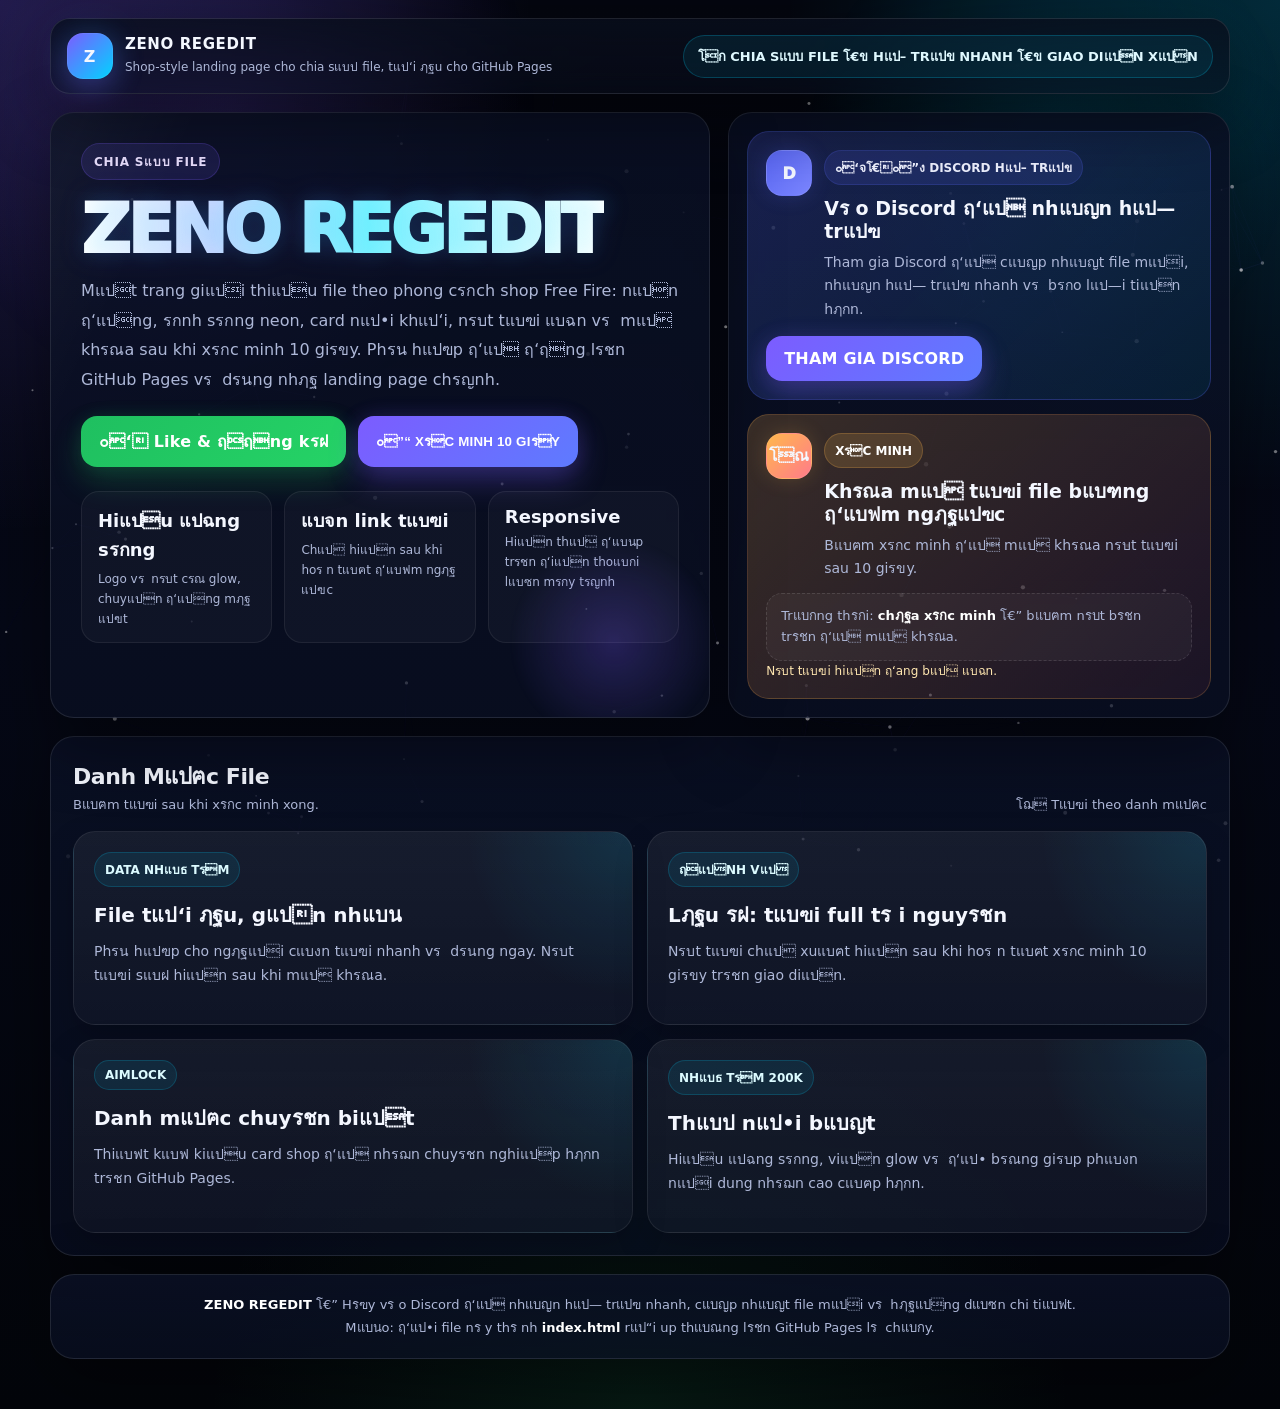
==== commit f4857a60: "Update index.html" ====
--- a/index.html
+++ b/index.html
@@ -1,1179 +1,799 @@
 <!DOCTYPE html>
 <html lang="vi">
 <head>
-    <meta charset="UTF-8">
-    <meta name="viewport" content="width=device-width, initial-scale=1.0">
-    <title>ZENO REGEDIT - CHIA SẺ FILE</title>
-    <link href="https://cdnjs.cloudflare.com/ajax/libs/font-awesome/6.0.0/css/all.min.css" rel="stylesheet">
-    <style>
-        :root {
-            --bg-color: #0d0d12;
-            --panel-bg: #1a1a24;
-            --primary: #00ff88;
-            --discord: #5865F2;
-            --youtube: #FF0000;
-            --text: #ffffff;
-            --text-muted: #888899;
-        }
-
-        * {
-            box-sizing: border-box;
-            margin: 0;
-            padding: 0;
-        }
-
-        body {
-            font-family: 'Segoe UI', Tahoma, Geneva, Verdana, sans-serif;
-            background-color: var(--bg-color);
-            color: var(--text);
-            line-height: 1.6;
-            display: flex;
-            justify-content: center;
-            padding: 20px;
-            background-image: radial-gradient(circle at 50% 0%, #1a1a24 0%, #0d0d12 70%);
-            min-height: 100vh;
-        }
-
-        .container {
-            width: 100%;
-            max-width: 650px;
-            margin-top: 30px;
-        }
-
-        .header {
-            text-align: center;
-            margin-bottom: 30px;
-        }
-
-        .header h1 {
-            font-size: 3rem;
-            font-weight: 900;
-            letter-spacing: 2px;
-            color: var(--text);
-            text-shadow: 0 0 20px rgba(0, 255, 136, 0.4);
-            margin-bottom: 10px;
-        }
-
-        .header h1 span {
-            color: var(--primary);
-        }
-
-        .header p {
-            color: var(--text-muted);
-            font-size: 1.1rem;
-        }
-
-        /* NÚT DISCORD NỔI BẬT */
-        .discord-banner {
-            display: flex;
-            align-items: center;
-            justify-content: center;
-            background: linear-gradient(135deg, #5865F2, #4752c4);
-            color: white;
-            padding: 20px;
-            border-radius: 12px;
-            text-decoration: none;
-            font-size: 1.2rem;
-            font-weight: bold;
-            margin-bottom: 40px;
-            box-shadow: 0 0 20px rgba(88, 101, 242, 0.6);
-            border: 2px solid rgba(255, 255, 255, 0.2);
-            animation: pulse 2s infinite;
-            transition: 0.3s;
-        }
-
-        .discord-banner:hover {
-            transform: scale(1.05);
-            box-shadow: 0 0 30px rgba(88, 101, 242, 0.9);
-        }
-
-        .discord-banner i {
-            font-size: 1.8rem;
-            margin-right: 15px;
-        }
-
-        @keyframes pulse {
-            0% { box-shadow: 0 0 0 0 rgba(88, 101, 242, 0.7); }
-            70% { box-shadow: 0 0 0 15px rgba(88, 101, 242, 0); }
-            100% { box-shadow: 0 0 0 0 rgba(88, 101, 242, 0); }
-        }
-
-        /* KHU VỰC XÁC MINH */
-        .section-box {
-            background-color: var(--panel-bg);
-            border-radius: 12px;
-            padding: 25px;
-            margin-bottom: 25px;
-            border: 1px solid #2a2a35;
-            box-shadow: 0 10px 30px rgba(0,0,0,0.5);
-        }
-
-        .section-title {
-            font-size: 1.3rem;
-            margin-bottom: 15px;
-            display: flex;
-            align-items: center;
-            border-bottom: 2px solid #2a2a35;
-            padding-bottom: 10px;
-        }
-
-        .section-title i {
-            margin-right: 10px;
-            color: var(--primary);
-        }
-
-        .btn {
-            display: flex;
-            align-items: center;
-            justify-content: center;
-            width: 100%;
-            padding: 16px;
-            margin-bottom: 15px;
-            border-radius: 8px;
-            text-decoration: none;
-            font-weight: bold;
-            font-size: 1.1rem;
-            transition: all 0.3s ease;
-            cursor: pointer;
-            border: none;
-        }
-
-        .btn i {
-            margin-right: 12px;
-            font-size: 1.3rem;
-        }
-
-        .btn-youtube {
-            background-color: var(--youtube);
-            color: white;
-            box-shadow: 0 5px 15px rgba(255, 0, 0, 0.3);
-        }
-
-        .btn-youtube:hover {
-            background-color: #cc0000;
-            transform: translateY(-2px);
-        }
-
-        /* DANH MỤC FILE */
-        .btn-download {
-            background-color: #252533;
-            color: #fff;
-            border: 1px solid #3a3a45;
-            justify-content: space-between;
-            padding: 16px 20px;
-        }
-
-        .btn-download:hover {
-            background-color: var(--primary);
-            color: #000;
-            border-color: var(--primary);
-            box-shadow: 0 0 20px rgba(0, 255, 136, 0.5);
-            transform: translateY(-3px);
-        }
-
-        .btn-download:hover i {
-            color: #000;
-        }
-
-        /* TRẠNG THÁI KHÓA */
-        .locked-content {
-            opacity: 0.4;
-            pointer-events: none; /* Ngăn không cho click */
-            filter: grayscale(100%);
-            transition: all 0.5s ease;
-        }
-
-        .unlocked {
-            opacity: 1;
-            pointer-events: auto;
-            filter: grayscale(0%);
-        }
-
-        #verify-message {
-            text-align: center;
-            font-size: 0.95rem;
-            color: var(--text-muted);
-            margin-top: 10px;
-            font-style: italic;
-        }
-
-        .success-text {
-            color: var(--primary) !important;
-            font-weight: bold;
-        }
-    </style>
+<meta charset="UTF-8" />
+<meta name="viewport" content="width=device-width, initial-scale=1.0" />
+<meta name="theme-color" content="#050816" />
+<title>ZENO REGEDIT | CHIA Sแบบ FILE</title>
+<style>
+  :root{
+    --bg:#050816;
+    --bg2:#0a1024;
+    --card:rgba(10,16,36,.72);
+    --stroke:rgba(255,255,255,.10);
+    --text:#f4f7ff;
+    --muted:#aeb8d8;
+    --accent:#7c5cff;
+    --accent2:#00d4ff;
+    --accent3:#25d366;
+    --danger:#ff5d7a;
+    --warning:#ffb84d;
+    --shadow:0 22px 70px rgba(0,0,0,.45);
+    --radius:24px;
+  }
+
+  *{box-sizing:border-box}
+  html{scroll-behavior:smooth}
+  body{
+    margin:0;
+    color:var(--text);
+    font-family: Inter, system-ui, -apple-system, BlinkMacSystemFont, "Segoe UI", Arial, sans-serif;
+    background:
+      radial-gradient(circle at top left, rgba(124,92,255,.24), transparent 28%),
+      radial-gradient(circle at top right, rgba(0,212,255,.18), transparent 26%),
+      radial-gradient(circle at bottom center, rgba(37,211,102,.10), transparent 28%),
+      linear-gradient(180deg, #04060f 0%, #050816 45%, #03050a 100%);
+    min-height:100vh;
+    overflow-x:hidden;
+  }
+
+  #fx{
+    position:fixed;
+    inset:0;
+    width:100%;
+    height:100%;
+    z-index:-2;
+    opacity:.9;
+  }
+
+  .noise{
+    position:fixed;
+    inset:0;
+    pointer-events:none;
+    background-image:
+      linear-gradient(rgba(255,255,255,.03) 1px, transparent 1px),
+      linear-gradient(90deg, rgba(255,255,255,.03) 1px, transparent 1px);
+    background-size:120px 120px;
+    mask-image: radial-gradient(circle at center, black 40%, transparent 100%);
+    opacity:.12;
+    z-index:-1;
+  }
+
+  .wrap{
+    width:min(1180px, calc(100% - 24px));
+    margin:0 auto;
+    padding:18px 0 50px;
+  }
+
+  .topbar{
+    position:sticky;
+    top:12px;
+    z-index:40;
+    display:flex;
+    align-items:center;
+    justify-content:space-between;
+    gap:14px;
+    padding:14px 16px;
+    border:1px solid var(--stroke);
+    border-radius:20px;
+    background:linear-gradient(180deg, rgba(9,14,28,.82), rgba(9,14,28,.52));
+    backdrop-filter: blur(16px);
+    box-shadow:var(--shadow);
+    margin-bottom:18px;
+  }
+
+  .brand{
+    display:flex;
+    align-items:center;
+    gap:12px;
+    min-width:0;
+  }
+
+  .logo{
+    width:46px;
+    height:46px;
+    border-radius:16px;
+    display:grid;
+    place-items:center;
+    font-weight:900;
+    letter-spacing:.8px;
+    background:linear-gradient(135deg, var(--accent), var(--accent2));
+    box-shadow:
+      0 0 0 1px rgba(255,255,255,.06) inset,
+      0 10px 30px rgba(124,92,255,.30),
+      0 0 36px rgba(0,212,255,.16);
+  }
+
+  .brand h1{
+    margin:0;
+    font-size:15px;
+    letter-spacing:.6px;
+    line-height:1.15;
+  }
+
+  .brand p{
+    margin:4px 0 0;
+    color:var(--muted);
+    font-size:12px;
+    white-space:nowrap;
+    overflow:hidden;
+    text-overflow:ellipsis;
+    max-width:54vw;
+  }
+
+  .pill{
+    display:inline-flex;
+    align-items:center;
+    gap:8px;
+    padding:10px 14px;
+    border-radius:999px;
+    border:1px solid rgba(0,212,255,.22);
+    background:rgba(0,212,255,.08);
+    color:#dff9ff;
+    font-size:13px;
+    font-weight:800;
+    white-space:nowrap;
+  }
+
+  .hero{
+    display:grid;
+    grid-template-columns: 1.25fr .95fr;
+    gap:18px;
+    align-items:stretch;
+    margin-top:18px;
+  }
+
+  .panel{
+    background:linear-gradient(180deg, rgba(10,16,36,.88), rgba(10,16,36,.68));
+    border:1px solid var(--stroke);
+    border-radius:var(--radius);
+    box-shadow:var(--shadow);
+    overflow:hidden;
+  }
+
+  .hero-main{
+    padding:30px;
+    position:relative;
+  }
+
+  .hero-main:before{
+    content:"";
+    position:absolute;
+    inset:auto -10px -30px auto;
+    width:210px;
+    height:210px;
+    border-radius:50%;
+    background:radial-gradient(circle, rgba(124,92,255,.25), transparent 70%);
+    filter: blur(2px);
+    pointer-events:none;
+  }
+
+  .hero-main:after{
+    content:"";
+    position:absolute;
+    inset:0;
+    background:linear-gradient(115deg, transparent 0%, rgba(255,255,255,.03) 46%, transparent 58%);
+    transform:translateX(-60%);
+    animation:sheen 7s linear infinite;
+    pointer-events:none;
+  }
+
+  @keyframes sheen{
+    0%{transform:translateX(-70%)}
+    100%{transform:translateX(70%)}
+  }
+
+  .eyebrow{
+    display:inline-flex;
+    align-items:center;
+    gap:8px;
+    padding:8px 12px;
+    border-radius:999px;
+    background:rgba(124,92,255,.14);
+    border:1px solid rgba(124,92,255,.22);
+    color:#eadfff;
+    font-size:12px;
+    font-weight:900;
+    letter-spacing:.8px;
+    text-transform:uppercase;
+  }
+
+  .title{
+    font-size:clamp(36px, 6vw, 68px);
+    line-height:1;
+    margin:16px 0 12px;
+    font-weight:1000;
+    letter-spacing:-.05em;
+    text-shadow:0 0 20px rgba(0,212,255,.12);
+  }
+
+  .title .grad{
+    background:linear-gradient(90deg, #fff 0%, #c9d6ff 25%, #7cf2ff 55%, #fff 100%);
+    -webkit-background-clip:text;
+    background-clip:text;
+    color:transparent;
+    filter: drop-shadow(0 0 14px rgba(124,92,255,.15));
+  }
+
+  .desc{
+    margin:0;
+    max-width:70ch;
+    color:var(--muted);
+    line-height:1.85;
+    font-size:16px;
+  }
+
+  .hero-actions{
+    display:flex;
+    flex-wrap:wrap;
+    gap:12px;
+    margin-top:22px;
+  }
+
+  .btn{
+    appearance:none;
+    border:none;
+    cursor:pointer;
+    text-decoration:none;
+    color:#fff;
+    display:inline-flex;
+    align-items:center;
+    justify-content:center;
+    gap:10px;
+    font-weight:900;
+    letter-spacing:.2px;
+    padding:13px 18px;
+    border-radius:16px;
+    transition:transform .18s ease, box-shadow .18s ease, opacity .18s ease, background .18s ease;
+    box-shadow:0 12px 26px rgba(0,0,0,.18);
+    user-select:none;
+  }
+
+  .btn:hover{transform:translateY(-2px)}
+  .btn:active{transform:translateY(0px) scale(.99)}
+
+  .btn.primary{
+    background:linear-gradient(135deg, var(--accent), #5e7bff);
+    box-shadow:0 14px 30px rgba(124,92,255,.30), 0 0 22px rgba(124,92,255,.12);
+  }
+
+  .btn.green{
+    background:linear-gradient(135deg, #1fbf60, var(--accent3));
+    box-shadow:0 14px 30px rgba(37,211,102,.22), 0 0 18px rgba(37,211,102,.10);
+  }
+
+  .btn.red{
+    background:linear-gradient(135deg, #ff4768, #ff7b8a);
+    box-shadow:0 14px 30px rgba(255,93,122,.18);
+  }
+
+  .btn.ghost{
+    background:rgba(255,255,255,.05);
+    border:1px solid rgba(255,255,255,.08);
+    box-shadow:none;
+  }
+
+  .stats{
+    display:grid;
+    grid-template-columns: repeat(3, 1fr);
+    gap:12px;
+    margin-top:24px;
+  }
+
+  .stat{
+    padding:14px 16px;
+    border-radius:18px;
+    background:rgba(255,255,255,.03);
+    border:1px solid rgba(255,255,255,.07);
+  }
+
+  .stat b{
+    display:block;
+    margin-bottom:4px;
+    font-size:18px;
+  }
+
+  .stat span{
+    color:var(--muted);
+    font-size:12px;
+    line-height:1.5;
+  }
+
+  .side{
+    padding:18px;
+    display:flex;
+    flex-direction:column;
+    gap:14px;
+  }
+
+  .card{
+    position:relative;
+    padding:18px;
+    border-radius:22px;
+    background:linear-gradient(180deg, rgba(255,255,255,.06), rgba(255,255,255,.03));
+    border:1px solid rgba(255,255,255,.08);
+    overflow:hidden;
+    transform-style:preserve-3d;
+    transition:transform .22s ease, border-color .22s ease, box-shadow .22s ease;
+  }
+
+  .card:hover{
+    transform:translateY(-4px) rotateX(2deg);
+    border-color:rgba(124,92,255,.22);
+    box-shadow:0 18px 45px rgba(0,0,0,.26);
+  }
+
+  .discord{
+    background:linear-gradient(135deg, rgba(88,101,242,.22), rgba(0,212,255,.08));
+    border:1px solid rgba(88,101,242,.26);
+  }
+
+  .discord .badge{
+    display:inline-flex;
+    align-items:center;
+    gap:8px;
+    padding:7px 10px;
+    border-radius:999px;
+    background:rgba(88,101,242,.16);
+    border:1px solid rgba(88,101,242,.20);
+    color:#eef1ff;
+    font-size:12px;
+    font-weight:900;
+  }
+
+  .verify{
+    background:linear-gradient(135deg, rgba(255,176,77,.20), rgba(255,93,122,.08));
+    border:1px solid rgba(255,176,77,.20);
+  }
+
+  .card h3{
+    margin:12px 0 8px;
+    font-size:19px;
+    line-height:1.2;
+  }
+
+  .card p{
+    margin:0;
+    color:var(--muted);
+    line-height:1.7;
+    font-size:14px;
+  }
+
+  .card .row{
+    display:flex;
+    align-items:flex-start;
+    gap:12px;
+  }
+
+  .icon{
+    width:46px;
+    height:46px;
+    flex:none;
+    border-radius:16px;
+    display:grid;
+    place-items:center;
+    font-weight:1000;
+    background:rgba(255,255,255,.07);
+    border:1px solid rgba(255,255,255,.08);
+  }
+
+  .discord .icon{
+    background:linear-gradient(135deg, #5865f2, #7b86ff);
+    box-shadow:0 0 20px rgba(88,101,242,.22);
+  }
+
+  .verify .icon{
+    background:linear-gradient(135deg, #ffb84d, #ff7b8a);
+    box-shadow:0 0 20px rgba(255,184,77,.18);
+  }
+
+  .unlock{
+    display:flex;
+    gap:10px;
+    flex-wrap:wrap;
+    margin-top:14px;
+  }
+
+  .status{
+    margin-top:12px;
+    padding:12px 14px;
+    border-radius:16px;
+    background:rgba(255,255,255,.04);
+    border:1px dashed rgba(255,255,255,.12);
+    color:var(--muted);
+    font-size:13px;
+    line-height:1.6;
+  }
+
+  .status strong{color:#fff}
+
+  .section{
+    margin-top:18px;
+    padding:22px;
+  }
+
+  .section-head{
+    display:flex;
+    align-items:end;
+    justify-content:space-between;
+    gap:16px;
+    margin-bottom:16px;
+  }
+
+  .section-head h2{
+    margin:0;
+    font-size:22px;
+    letter-spacing:-.02em;
+  }
+
+  .section-head span{
+    color:var(--muted);
+    font-size:13px;
+  }
+
+  .grid{
+    display:grid;
+    grid-template-columns: repeat(2, 1fr);
+    gap:14px;
+  }
+
+  .file-card{
+    position:relative;
+    padding:20px;
+    border-radius:22px;
+    background:
+      linear-gradient(180deg, rgba(255,255,255,.06), rgba(255,255,255,.03)),
+      radial-gradient(circle at top right, rgba(0,212,255,.12), transparent 28%);
+    border:1px solid rgba(255,255,255,.08);
+    overflow:hidden;
+    box-shadow:0 14px 34px rgba(0,0,0,.20);
+    transition:transform .22s ease, box-shadow .22s ease, border-color .22s ease;
+  }
+
+  .file-card:hover{
+    transform:translateY(-4px);
+    border-color:rgba(0,212,255,.18);
+    box-shadow:0 18px 40px rgba(0,0,0,.28), 0 0 26px rgba(0,212,255,.08);
+  }
+
+  .tag{
+    display:inline-flex;
+    align-items:center;
+    gap:8px;
+    padding:7px 10px;
+    border-radius:999px;
+    font-size:12px;
+    font-weight:900;
+    background:rgba(0,212,255,.09);
+    border:1px solid rgba(0,212,255,.18);
+    color:#dcfbff;
+  }
+
+  .file-card h3{
+    margin:12px 0 8px;
+    font-size:20px;
+  }
+
+  .file-card p{
+    margin:0;
+    color:var(--muted);
+    line-height:1.75;
+    font-size:14px;
+  }
+
+  .file-actions{
+    display:flex;
+    flex-wrap:wrap;
+    gap:10px;
+    margin-top:16px;
+  }
+
+  .btn.small{padding:11px 14px;border-radius:14px;font-size:13px}
+
+  .footer{
+    margin-top:18px;
+    padding:18px;
+    text-align:center;
+    color:var(--muted);
+    font-size:13px;
+    line-height:1.8;
+  }
+
+  .footer strong{color:#fff}
+
+  .locked-hint{
+    font-size:12px;
+    color:#ffe7b0;
+  }
+
+  .hide{display:none !important;}
+
+  @media (max-width: 920px){
+    .hero{grid-template-columns:1fr}
+    .grid{grid-template-columns:1fr}
+    .stats{grid-template-columns:1fr}
+    .topbar{flex-direction:column;align-items:flex-start}
+    .brand p{max-width:100%}
+    .section-head{flex-direction:column;align-items:flex-start}
+  }
+
+  @media (max-width: 520px){
+    .hero-main,.section{padding:18px}
+    .side{padding:14px}
+    .title{font-size:clamp(32px, 10vw, 50px)}
+    .card h3,.file-card h3{font-size:18px}
+  }
+</style>
 </head>
 <body>
-
-    <div class="container">
-        <div class="header">
-            <h1>ZENO <span>REGEDIT</span></h1>
-            <p>CHIA SẺ FILE TÀI NGUYÊN SIÊU VIP</p>
-        </div>
-
-        <a href="https://discord.gg/TamUEZXEpG" target="_blank" class="discord-banner">
-            <i class="fab fa-discord"></i>
-            👨‍🔧 THAM GIA DISCORD ĐỂ NHẬN HỖ TRỢ TRỰC TIẾP!
-        </a>
-
-        <div class="section-box">
-            <h2 class="section-title"><i class="fas fa-lock"></i> Bước 1: Mở Khóa Liên Kết</h2>
-            <p style="margin-bottom: 15px; color: var(--text-muted);">Bạn cần Like video mới nhất và Đăng ký kênh để mở khóa các file bên dưới.</p>
-            
-            <button class="btn btn-youtube" onclick="startVerification()">
-                <i class="fab fa-youtube"></i> XÁC MINH (LIKE & ĐĂNG KÝ)
-            </button>
-            <div id="verify-message">Chưa xác minh. Các liên kết đang bị khóa.</div>
-        </div>
-
-        <div class="section-box locked-content" id="download-section">
-            <h2 class="section-title"><i class="fas fa-folder-open"></i> Danh Mục Tải Về</h2>
-            
-            <a href="https://link4m.net/kvOiP" target="_blank" class="btn btn-download">
-                <span><i class="fas fa-file-archive"></i> DATA Nhẹ Tâm</span>
-                <i class="fas fa-download" style="color: var(--primary);"></i>
-            </a>
-
-            <a href="https://link4m.net/hOdYuTP" target="_blank" class="btn btn-download">
-                <span><i class="fas fa-map-marker-alt"></i> Định vị (Lưu ý: Tải Full Tài Nguyên)</span>
-                <i class="fas fa-download" style="color: var(--primary);"></i>
-            </a>
-
-            <a href="https://link4m.org/ikWNEz" target="_blank" class="btn btn-download">
-                <span><i class="fas fa-crosshairs"></i> AIMLOCK</span>
-                <i class="fas fa-download" style="color: var(--primary);"></i>
-            </a>
-
-            <a href="https://link4m.org/pZzEr" target="_blank" class="btn btn-download">
-                <span><i class="fas fa-bolt"></i> Nhẹ Tâm 200k</span>
-                <i class="fas fa-download" style="color: var(--primary);"></i>
-            </a>
-        </div>
+<canvas id="fx"></canvas>
+<div class="noise"></div>
+
+<div class="wrap">
+  <header class="topbar">
+    <div class="brand">
+      <div class="logo">Z</div>
+      <div>
+        <h1>ZENO REGEDIT</h1>
+        <p>Shop-style landing page cho chia sแบป file, tแป‘i ฦฐu cho GitHub Pages</p>
+      </div>
     </div>
-
-    <script>
-        function startVerification() {
-            // Mở link Youtube trong tab mới
-            window.open('https://youtube.com/@taine677?si=bfpznH3ppNZCCuLd', '_blank');
-            
-            let messageEl = document.getElementById('verify-message');
-            messageEl.innerHTML = '<i class="fas fa-spinner fa-spin"></i> Đang kiểm tra hệ thống... Vui lòng đợi 10 giây.';
-            messageEl.style.color = '#fff';
-
-            // Giả lập thời gian chờ người dùng xem và đăng ký (10 giây)
-            setTimeout(function() {
-                // Mở khóa khu vực link
-                document.getElementById('download-section').classList.add('unlocked');
-                document.getElementById('download-section').classList.remove('locked-content');
-                
-                // Đổi thông báo thành công
-                messageEl.innerHTML = '<i class="fas fa-check-circle"></i> Xác minh thành công! Bạn có thể tải file bên dưới.';
-                messageEl.classList.add('success-text');
-            }, 10000); // 10000 milliseconds = 10 giây
+    <div class="pill">โก CHIA Sแบบ FILE โ€ข Hแป– TRแปข NHANH โ€ข GIAO DIแปN XแปN</div>
+  </header>
+
+  <section class="hero">
+    <div class="panel hero-main">
+      <span class="eyebrow">CHIA Sแบบ FILE</span>
+      <h2 class="title"><span class="grad">ZENO REGEDIT</span></h2>
+      <p class="desc">
+        Mแปt trang giแปi thiแปu file theo phong cรกch shop Free Fire: nแปn ฤ‘แปng, รกnh sรกng neon, card nแป•i khแป‘i,
+        nรบt tแบฃi แบฉn vร  mแป khรณa sau khi xรกc minh 10 giรขy. Phรน hแปฃp ฤ‘แป ฤ‘ฤng lรชn GitHub Pages vร  dรนng nhฦฐ landing page chรญnh.
+      </p>
+
+      <div class="hero-actions">
+        <a class="btn green" href="https://youtube.com/@taine677?si=bfpznH3ppNZCCuLd" target="_blank" rel="noopener noreferrer">๐‘ Like &amp; ฤฤng kรฝ</a>
+        <button class="btn primary" id="verifyBtn" type="button">๐”“ XรC MINH 10 GIรY</button>
+      </div>
+
+      <div class="stats">
+        <div class="stat">
+          <b>Hiแปu แปฉng sรกng</b>
+          <span>Logo vร  nรบt cรณ glow, chuyแปn ฤ‘แปng mฦฐแปฃt</span>
+        </div>
+        <div class="stat">
+          <b>แบจn link tแบฃi</b>
+          <span>Chแป hiแปn sau khi hoร n tแบฅt ฤ‘แบฟm ngฦฐแปฃc</span>
+        </div>
+        <div class="stat">
+          <b>Responsive</b>
+          <span>Hiแปn thแป ฤ‘แบนp trรชn ฤ‘iแปn thoแบกi lแบซn mรกy tรญnh</span>
+        </div>
+      </div>
+    </div>
+
+    <aside class="panel side">
+      <div class="card discord">
+        <div class="row">
+          <div class="icon">D</div>
+          <div>
+            <span class="badge">๐‘จโ€๐”ง DISCORD Hแป– TRแปข</span>
+            <h3>Vร o Discord ฤ‘แป nhแบญn hแป— trแปฃ</h3>
+            <p>Tham gia Discord ฤ‘แป cแบญp nhแบญt file mแปi, nhแบญn hแป— trแปฃ nhanh vร  bรกo lแป—i tiแปn hฦกn.</p>
+          </div>
+        </div>
+        <div class="unlock">
+          <a class="btn primary" href="https://discord.gg/TamUEZXEpG" target="_blank" rel="noopener noreferrer">THAM GIA DISCORD</a>
+        </div>
+      </div>
+
+      <div class="card verify">
+        <div class="row">
+          <div class="icon">โณ</div>
+          <div>
+            <span class="badge" style="display:inline-flex;align-items:center;gap:8px;padding:7px 10px;border-radius:999px;background:rgba(255,184,77,.16);border:1px solid rgba(255,184,77,.22);color:#fff;font-size:12px;font-weight:900;">XรC MINH</span>
+            <h3>Khรณa mแป tแบฃi file bแบฑng ฤ‘แบฟm ngฦฐแปฃc</h3>
+            <p>Bแบฅm xรกc minh ฤ‘แป mแป khรณa nรบt tแบฃi sau 10 giรขy.</p>
+          </div>
+        </div>
+        <div class="status" id="statusBox">
+          Trแบกng thรกi: <strong>chฦฐa xรกc minh</strong> โ€” bแบฅm nรบt bรชn trรชn ฤ‘แป mแป khรณa.
+        </div>
+        <div class="locked-hint" id="countdownText">Nรบt tแบฃi hiแปn ฤ‘ang bแป แบฉn.</div>
+      </div>
+    </aside>
+  </section>
+
+  <section class="panel section">
+    <div class="section-head">
+      <div>
+        <h2>Danh Mแปฅc File</h2>
+        <span>Bแบฅm tแบฃi sau khi xรกc minh xong.</span>
+      </div>
+      <span>โฌ Tแบฃi theo danh mแปฅc</span>
+    </div>
+
+    <div class="grid">
+      <article class="file-card">
+        <span class="tag">DATA NHแบธ TรM</span>
+        <h3>File tแป‘i ฦฐu, gแปn nhแบน</h3>
+        <p>Phรน hแปฃp cho ngฦฐแปi cแบงn tแบฃi nhanh vร  dรนng ngay. Nรบt tแบฃi sแบฝ hiแปn sau khi mแป khรณa.</p>
+        <div class="file-actions">
+          <a class="btn primary small tai" href="https://link4m.net/kvOiP" target="_blank" rel="noopener noreferrer">TแบขI FILE</a>
+        </div>
+      </article>
+
+      <article class="file-card">
+        <span class="tag">ฤแปNH Vแป</span>
+        <h3>Lฦฐu รฝ: tแบฃi full tร i nguyรชn</h3>
+        <p>Nรบt tแบฃi chแป xuแบฅt hiแปn sau khi hoร n tแบฅt xรกc minh 10 giรขy trรชn giao diแปn.</p>
+        <div class="file-actions">
+          <a class="btn primary small tai" href="https://link4m.net/hOdYuTP" target="_blank" rel="noopener noreferrer">TแบขI FILE</a>
+        </div>
+      </article>
+
+      <article class="file-card">
+        <span class="tag">AIMLOCK</span>
+        <h3>Danh mแปฅc chuyรชn biแปt</h3>
+        <p>Thiแบฟt kแบฟ kiแปu card shop ฤ‘แป nhรฌn chuyรชn nghiแปp hฦกn trรชn GitHub Pages.</p>
+        <div class="file-actions">
+          <a class="btn primary small tai" href="https://link4m.org/ikWNEz" target="_blank" rel="noopener noreferrer">TแบขI FILE</a>
+        </div>
+      </article>
+
+      <article class="file-card">
+        <span class="tag">NHแบธ TรM 200K</span>
+        <h3>Thแบป nแป•i bแบญt</h3>
+        <p>Hiแปu แปฉng sรกng, viแปn glow vร  ฤ‘แป• bรณng giรบp phแบงn nแปi dung nhรฌn cao cแบฅp hฦกn.</p>
+        <div class="file-actions">
+          <a class="btn primary small tai" href="https://link4m.org/pZzEr" target="_blank" rel="noopener noreferrer">TแบขI FILE</a>
+        </div>
+      </article>
+    </div>
+  </section>
+
+  <section class="panel footer">
+    <strong>ZENO REGEDIT</strong> โ€” Hรฃy vร o Discord ฤ‘แป nhแบญn hแป— trแปฃ nhanh, cแบญp nhแบญt file mแปi vร  hฦฐแปng dแบซn chi tiแบฟt.<br>
+    Mแบนo: ฤ‘แป•i file nร y thร nh <strong>index.html</strong> rแป“i up thแบณng lรชn GitHub Pages lร  chแบกy.
+  </section>
+</div>
+
+<script>
+  // Hide all download buttons until verified
+  const downloadButtons = document.querySelectorAll(".tai");
+  const verifyBtn = document.getElementById("verifyBtn");
+  const statusBox = document.getElementById("statusBox");
+  const countdownText = document.getElementById("countdownText");
+
+  downloadButtons.forEach(btn => btn.classList.add("hide"));
+
+  let verified = false;
+  let timer = null;
+
+  function unlockDownloads(){
+    downloadButtons.forEach(btn => btn.classList.remove("hide"));
+    statusBox.innerHTML = 'Trแบกng thรกi: <strong>ฤ‘รฃ xรกc minh</strong> โ€” cรกc nรบt tแบฃi ฤ‘รฃ ฤ‘ฦฐแปฃc mแป.';
+    countdownText.textContent = 'ฤรฃ mแป khรณa tแบฅt cแบฃ nรบt tแบฃi.';
+    verifyBtn.textContent = 'โ… ฤร XรC MINH';
+    verifyBtn.disabled = true;
+    verifyBtn.style.opacity = "0.75";
+    verifyBtn.style.cursor = "not-allowed";
+    verified = true;
+  }
+
+  verifyBtn.addEventListener("click", () => {
+    if (verified) return;
+
+    window.open("https://youtube.com/@taine677?si=bfpznH3ppNZCCuLd", "_blank", "noopener,noreferrer");
+
+    let t = 10;
+    countdownText.textContent = `โณ Vui lรฒng chแป ${t} giรขy...`;
+    statusBox.innerHTML = 'Trแบกng thรกi: <strong>ฤ‘ang xรกc minh</strong> โ€” chแป ฤ‘แบฟm ngฦฐแปฃc hoร n tแบฅt.';
+
+    if (timer) clearInterval(timer);
+    timer = setInterval(() => {
+      t--;
+      if (t > 0){
+        countdownText.textContent = `โณ Vui lรฒng chแป ${t} giรขy...`;
+        return;
+      }
+      clearInterval(timer);
+      unlockDownloads();
+    }, 1000);
+  });
+
+  // Animated particles background
+  const canvas = document.getElementById("fx");
+  const ctx = canvas.getContext("2d");
+  let w, h, dpr;
+
+  const dots = [];
+  const DOT_COUNT = 86;
+
+  function resize(){
+    dpr = Math.min(window.devicePixelRatio || 1, 2);
+    w = canvas.width = Math.floor(innerWidth * dpr);
+    h = canvas.height = Math.floor(innerHeight * dpr);
+    canvas.style.width = innerWidth + "px";
+    canvas.style.height = innerHeight + "px";
+  }
+
+  function rand(min, max){ return Math.random() * (max - min) + min; }
+
+  function init(){
+    dots.length = 0;
+    for(let i = 0; i < DOT_COUNT; i++){
+      dots.push({
+        x: rand(0, w),
+        y: rand(0, h),
+        r: rand(0.8, 2.2) * dpr,
+        vx: rand(-0.18, 0.18) * dpr,
+        vy: rand(-0.10, 0.14) * dpr,
+        a: rand(0.35, 0.9)
+      });
+    }
+  }
+
+  function draw(){
+    ctx.clearRect(0, 0, w, h);
+
+    // soft gradient glow
+    const g1 = ctx.createRadialGradient(w * 0.18, h * 0.12, 0, w * 0.18, h * 0.12, Math.min(w, h) * 0.35);
+    g1.addColorStop(0, "rgba(124,92,255,.16)");
+    g1.addColorStop(1, "rgba(124,92,255,0)");
+    ctx.fillStyle = g1;
+    ctx.fillRect(0, 0, w, h);
+
+    const g2 = ctx.createRadialGradient(w * 0.82, h * 0.16, 0, w * 0.82, h * 0.16, Math.min(w, h) * 0.28);
+    g2.addColorStop(0, "rgba(0,212,255,.13)");
+    g2.addColorStop(1, "rgba(0,212,255,0)");
+    ctx.fillStyle = g2;
+    ctx.fillRect(0, 0, w, h);
+
+    for (const p of dots){
+      p.x += p.vx;
+      p.y += p.vy;
+
+      if (p.x < -20) p.x = w + 20;
+      if (p.x > w + 20) p.x = -20;
+      if (p.y < -20) p.y = h + 20;
+      if (p.y > h + 20) p.y = -20;
+
+      ctx.beginPath();
+      ctx.fillStyle = `rgba(255,255,255,${p.a})`;
+      ctx.arc(p.x, p.y, p.r, 0, Math.PI * 2);
+      ctx.fill();
+    }
+
+    // Connect nearby points
+    for(let i = 0; i < dots.length; i++){
+      for(let j = i + 1; j < dots.length; j++){
+        const a = dots[i], b = dots[j];
+        const dx = a.x - b.x;
+        const dy = a.y - b.y;
+        const dist = Math.hypot(dx, dy);
+        if (dist < 150 * dpr){
+          const alpha = 1 - dist / (150 * dpr);
+          ctx.strokeStyle = `rgba(124,92,255,${alpha * 0.08})`;
+          ctx.lineWidth = 1 * dpr;
+          ctx.beginPath();
+          ctx.moveTo(a.x, a.y);
+          ctx.lineTo(b.x, b.y);
+          ctx.stroke();
         }
-    </script>
+      }
+    }
+
+    requestAnimationFrame(draw);
+  }
+
+  window.addEventListener("resize", () => {
+    resize();
+    init();
+  });
+
+  resize();
+  init();
+  draw();
+</script>
 </body>
 </html>
-x 0 14px;
-    }
-    .card-price span {
-      color: #ff8c00;
-    }
-    .card-actions {
-      display: flex;
-      gap: 10px;
-      margin-top: auto;
-      flex-wrap: wrap;
-    }
-    .btn {
-      padding: 10px 0;
-      border: none;
-      border-radius: 40px;
-      font-weight: 600;
-      font-size: 0.8rem;
-      cursor: pointer;
-      transition: all 0.2s ease;
-      flex: 1;
-      text-align: center;
-      background: #252525;
-      color: #ddd;
-      border: 1px solid #333;
-      min-width: 120px;
-    }
-    .btn-primary {
-      background: linear-gradient(135deg, #ff4500, #e03e00);
-      color: #fff;
-      border: none;
-      box-shadow: 0 4px 12px rgba(255, 69, 0, 0.3);
-    }
-    .btn-primary:hover {
-      transform: scale(0.97);
-      box-shadow: 0 0 20px #ff4500;
-      background: #ff5500;
-    }
-    .btn-outline {
-      background: transparent;
-      border: 1px solid #444;
-    }
-    .btn-outline:hover {
-      background: #2a2a2a;
-      border-color: #ff8c00;
-      color: #ff8c00;
-    }
-    .btn-danger {
-      background: #2a1010;
-      border: 1px solid #5a1d1d;
-      color: #ffb3b3;
-    }
-    .btn-danger:hover {
-      border-color: #ff4500;
-      color: #fff;
-      background: #3a1212;
-    }
-
-    .sold-badge {
-      position: absolute;
-      top: 14px;
-      right: -52px;
-      transform: rotate(24deg);
-      background: rgba(255, 69, 0, 0.92);
-      padding: 8px 70px;
-      font-weight: 900;
-      font-size: 0.85rem;
-      color: #0f0f0f;
-      letter-spacing: 1px;
-      text-transform: uppercase;
-      border: 1px solid rgba(255, 140, 0, 0.6);
-      display: none;
-    }
-
-    /* ----- MODAL ----- */
-    .modal-overlay {
-      display: none;
-      position: fixed;
-      top: 0;
-      left: 0;
-      width: 100%;
-      height: 100%;
-      background: rgba(0, 0, 0, 0.82);
-      backdrop-filter: blur(4px);
-      align-items: center;
-      justify-content: center;
-      z-index: 999;
-      padding: 14px;
-    }
-    .modal-box {
-      background: #1a1a1a;
-      max-width: 520px;
-      width: 100%;
-      padding: 26px 22px;
-      border-radius: 40px;
-      border: 1px solid #333;
-      box-shadow: 0 30px 50px rgba(0, 0, 0, 0.8);
-      animation: fadeIn 0.25s ease;
-      max-height: 86vh;
-      overflow: auto;
-    }
-    @keyframes fadeIn {
-      from {
-        opacity: 0;
-        transform: scale(0.94);
-      }
-      to {
-        opacity: 1;
-        transform: scale(1);
-      }
-    }
-    .modal-box h3 {
-      font-size: 1.5rem;
-      margin-bottom: 6px;
-      color: #ff8c00;
-    }
-    .modal-box .sub {
-      color: #aaa;
-      margin-bottom: 16px;
-      font-size: 0.95rem;
-    }
-    .modal-actions {
-      display: flex;
-      gap: 12px;
-      margin-top: 12px;
-      flex-wrap: wrap;
-    }
-    .modal-actions .btn {
-      flex: 1;
-      padding: 12px 0;
-      min-width: 150px;
-    }
-    .btn-confirm {
-      background: #ff4500;
-      color: #fff;
-      border: none;
-    }
-    .btn-confirm:hover {
-      background: #ff5500;
-      box-shadow: 0 0 20px #ff4500;
-    }
-    .btn-cancel {
-      background: #2a2a2a;
-      border: 1px solid #444;
-      color: #ccc;
-    }
-    .btn-cancel:hover {
-      background: #3a3a3a;
-    }
-
-    .form-row {
-      display: grid;
-      grid-template-columns: 1fr;
-      gap: 10px;
-      margin: 12px 0;
-    }
-    .form-row label {
-      font-size: 0.9rem;
-      color: #cfcfcf;
-    }
-    .input,
-    select.input,
-    textarea.input {
-      width: 100%;
-      border-radius: 16px;
-      padding: 12px 14px;
-      border: 1px solid #333;
-      background: #111;
-      color: #eee;
-      outline: none;
-    }
-    .input:focus {
-      border-color: #ff4500;
-      box-shadow: 0 0 0 2px rgba(255, 69, 0, 0.22);
-    }
-    .hint {
-      font-size: 0.85rem;
-      color: #8e8e8e;
-      margin-top: 6px;
-    }
-    .pill {
-      display: inline-flex;
-      align-items: center;
-      gap: 8px;
-      padding: 6px 12px;
-      border-radius: 999px;
-      border: 1px solid #333;
-      background: #191919;
-      color: #ddd;
-      font-size: 0.85rem;
-    }
-    .pill strong {
-      color: #ff8c00;
-    }
-
-    .table {
-      width: 100%;
-      border-collapse: collapse;
-      border-radius: 16px;
-      overflow: hidden;
-      border: 1px solid #2c2c2c;
-      background: #121212;
-      margin-top: 10px;
-    }
-    .table th,
-    .table td {
-      padding: 10px 12px;
-      font-size: 0.88rem;
-      border-bottom: 1px solid #202020;
-      vertical-align: top;
-    }
-    .table th {
-      text-align: left;
-      color: #ff8c00;
-      background: #161616;
-    }
-    .table tr:last-child td {
-      border-bottom: none;
-    }
-    .mono {
-      font-family: ui-monospace, SFMono-Regular, Menlo, Monaco, Consolas, "Liberation Mono", "Courier New", monospace;
-    }
-
-    /* ----- FOOTER ----- */
-    .footer {
-      margin-top: 50px;
-      padding: 28px 16px 16px;
-      border-top: 1px solid #282828;
-      display: grid;
-      grid-template-columns: repeat(auto-fit, minmax(160px, 1fr));
-      gap: 24px;
-      color: #999;
-      font-size: 0.85rem;
-    }
-    .footer h4 {
-      color: #ddd;
-      font-size: 1rem;
-      margin-bottom: 8px;
-      font-weight: 600;
-    }
-    .footer i {
-      color: #ff4500;
-      margin-right: 8px;
-    }
-    .footer .contact i {
-      width: 20px;
-    }
-    .footer .copy {
-      grid-column: 1 / -1;
-      text-align: center;
-      color: #555;
-      margin-top: 12px;
-    }
-
-    @media (max-width: 700px) {
-      .header {
-        flex-direction: column;
-        align-items: stretch;
-      }
-      .search-bar {
-        margin: 6px 0;
-      }
-      .nav-menu {
-        justify-content: center;
-      }
-      .banner-stats {
-        grid-template-columns: 1fr;
-      }
-      .stats-grid {
-        grid-template-columns: repeat(3, 1fr);
-      }
-      .filter-section {
-        border-radius: 30px;
-        flex-direction: column;
-        align-items: stretch;
-      }
-      .filter-group {
-        justify-content: center;
-      }
-      .card-grid {
-        grid-template-columns: 1fr 1fr;
-      }
-      .user-badge .meta .email {
-        max-width: 120px;
-      }
-    }
-    @media (max-width: 480px) {
-      .card-grid {
-        grid-template-columns: 1fr;
-      }
-      .modal-box {
-        padding: 20px;
-      }
-      .banner-content h2 {
-        font-size: 1.2rem;
-      }
-      .user-badge {
-        width: 100%;
-        justify-content: space-between;
-      }
-    }
-  </style>
-</head>
-<body>
-  <div class="container">
-
-    <header class="header">
-      <div class="logo"><i class="fas fa-fire"></i> Shop Acc Clone Free Fire Minh Datz</div>
-
-      <div class="search-bar">
-        <i class="fas fa-search"></i>
-        <input id="searchInput" type="text" placeholder="Tìm acc theo MS, tên...">
-      </div>
-
-      <nav class="nav-menu">
-        <a href="#" data-nav="home"><i class="fas fa-home"></i> Trang chủ</a>
-        <button type="button" data-nav="topup"><i class="fas fa-coins"></i> Nạp tiền</button>
-        <button type="button" data-nav="history"><i class="fas fa-history"></i> Lịch sử</button>
-        <button type="button" data-nav="support"><i class="fas fa-headset"></i> Hỗ trợ</button>
-
-        <span class="user-badge" id="userBadge">
-          <span class="avatar" id="userAvatar">U</span>
-          <span class="meta">
-            <span class="email" id="userEmail">user@email</span>
-            <span class="balance" id="userBalance">0đ</span>
-          </span>
-        </span>
-
-        <button type="button" class="btn-pill" id="btnAdmin" style="display:none;"><i class="fas fa-user-shield"></i> Admin</button>
-        <button type="button" class="btn-pill" id="btnLogin"><i class="fas fa-user-circle"></i> Đăng nhập</button>
-        <button type="button" class="btn-pill" id="btnRegister"><i class="fas fa-user-plus"></i> Đăng ký</button>
-        <button type="button" class="btn-pill" id="btnLogout" style="display:none;background:linear-gradient(135deg,#333,#111);box-shadow:none;"><i class="fas fa-right-from-bracket"></i> Thoát</button>
-      </nav>
-    </header>
-
-    <section class="banner-stats">
-      <div class="banner-content">
-        <h2><i class="fas fa-bolt" style="color:#ff8c00;"></i> Shop Acc Clone Free Fire Minh Datz</h2>
-        <div class="slogan">🔥 Uy tín - Giá rẻ - Nhiều acc clone Lv5, Lv8, Lv15</div>
-        <div class="price-tags">
-          <span class="price-tag">💰 10.000đ</span>
-          <span class="price-tag">💰 20.000đ</span>
-          <span class="price-tag">💰 50.000đ</span>
-        </div>
-        <p style="margin-top:8px;">Mua bán acc Free Fire — tài khoản, đăng nhập, thanh toán là dữ liệu <span class="highlight">thật</span> lưu trong database.</p>
-        <p style="margin-top:6px;">
-          <span class="pill"><i class="fas fa-circle-info"></i> Nạp tiền qua chuyển khoản, <strong>admin duyệt thủ công</strong> — không thu mã thẻ cào.</span>
-        </p>
-      </div>
-      <div class="stats-grid">
-        <div class="stat-item"><span class="number" id="statSold">0</span><span class="label">Đã bán</span></div>
-        <div class="stat-item"><span class="number" id="statStock">0</span><span class="label">Acc sẵn</span></div>
-        <div class="stat-item"><span class="number" id="statUsers">0</span><span class="label">Thành viên</span></div>
-      </div>
-    </section>
-
-    <div class="filter-section">
-      <div class="filter-group">
-        <span><i class="fas fa-tag"></i> Giá:</span>
-        <button class="filter-btn active" data-filter="all">Tất cả</button>
-        <button class="filter-btn" data-filter="10k">10.000đ</button>
-        <button class="filter-btn" data-filter="20k">20.000đ</button>
-        <button class="filter-btn" data-filter="50k">50.000đ</button>
-      </div>
-      <div class="filter-group">
-        <span><i class="fas fa-layer-group"></i> Loại:</span>
-        <button class="filter-btn active" data-type="all">Tất cả</button>
-        <button class="filter-btn" data-type="lv5">Lv5</button>
-        <button class="filter-btn" data-type="lv8">Lv8</button>
-        <button class="filter-btn" data-type="lv15">Lv15</button>
-      </div>
-    </div>
-
-    <div class="card-grid" id="cardGrid">
-      <!-- Acc mẫu sẽ được render bằng JavaScript -->
-    </div>
-
-    <footer class="footer">
-      <div class="contact">
-        <h4><i class="fas fa-phone-alt"></i> Liên hệ</h4>
-        <p><i class="fab fa-facebook"></i> FB: Minh Datz</p>
-        <p><i class="fas fa-comment-dots"></i> Zalo: 0357439435</p>
-        <p><i class="fas fa-envelope"></i> minhdatdeptrai009@gmail.com</p>
-        <p><i class="fas fa-shield-alt"></i> Uy tín hàng đầu</p>
-      </div>
-      <div>
-        <h4><i class="fas fa-file-contract"></i> Điều khoản</h4>
-        <p>Bảo hành 24h <br> Đổi trả nếu sai mô tả</p>
-      </div>
-      <div>
-        <h4><i class="fas fa-info-circle"></i> Lưu ý</h4>
-        <p>Acc chỉ bán 1 lần. <br>Không hỗ trợ lấy lại sau khi giao.</p>
-      </div>
-      <div class="copy">© 2026 Shop Acc Clone Free Fire Minh Datz</div>
-    </footer>
-  </div>
-
-  <!-- MODAL: ĐĂNG KÝ -->
-  <div class="modal-overlay" id="modalRegister">
-    <div class="modal-box">
-      <h3><i class="fas fa-user-plus" style="color:#ff4500;"></i> Đăng ký</h3>
-      <div class="sub">Tạo tài khoản thật, lưu trong database.</div>
-      <div class="form-row">
-        <label>Email</label>
-        <input class="input" id="regEmail" placeholder="vd: tenban@gmail.com" autocomplete="email">
-      </div>
-      <div class="form-row">
-        <label>Mật khẩu (tối thiểu 6 ký tự)</label>
-        <input class="input" id="regPassword" type="password" autocomplete="new-password">
-      </div>
-      <div class="modal-actions">
-        <button class="btn btn-confirm" id="btnDoRegister"><i class="fas fa-check"></i> Đăng ký</button>
-        <button class="btn btn-cancel" data-close="modalRegister">Đóng</button>
-      </div>
-      <div class="hint" id="regHint"></div>
-    </div>
-  </div>
-
-  <!-- MODAL: ĐĂNG NHẬP -->
-  <div class="modal-overlay" id="modalLogin">
-    <div class="modal-box">
-      <h3><i class="fas fa-user-circle" style="color:#ff4500;"></i> Đăng nhập</h3>
-      <div class="form-row">
-        <label>Email</label>
-        <input class="input" id="loginEmail" placeholder="vd: tenban@gmail.com" autocomplete="email">
-      </div>
-      <div class="form-row">
-        <label>Mật khẩu</label>
-        <input class="input" id="loginPassword" type="password" autocomplete="current-password">
-      </div>
-      <div class="modal-actions">
-        <button class="btn btn-confirm" id="btnDoLogin"><i class="fas fa-right-to-bracket"></i> Đăng nhập</button>
-        <button class="btn btn-cancel" data-close="modalLogin">Đóng</button>
-      </div>
-      <div class="hint" id="loginHint"></div>
-    </div>
-  </div>
-
-  <!-- MODAL: MUA ACC -->
-  <div class="modal-overlay" id="modalBuy">
-    <div class="modal-box">
-      <h3><i class="fas fa-cart-plus" style="color:#ff4500;"></i> Xác nhận mua</h3>
-      <div class="sub">Bạn đang mua acc: <strong id="buyAccId">MS-1234</strong></div>
-      <div class="pill" style="margin-bottom:10px;"><i class="fas fa-wallet"></i> Số dư: <strong id="buyBalance">0đ</strong></div>
-      <div class="pill" style="margin-bottom:12px;"><i class="fas fa-tag"></i> Giá: <strong id="buyPrice">0đ</strong></div>
-      <div class="modal-actions">
-        <button class="btn btn-confirm" id="btnConfirmBuy"><i class="fas fa-check"></i> Xác nhận mua bằng số dư</button>
-        <button class="btn btn-cancel" data-close="modalBuy">Hủy</button>
-      </div>
-      <div class="hint">Số dư không đủ? Vào mục "Nạp tiền" để gửi yêu cầu.</div>
-      <div id="buyResult"></div>
-    </div>
-  </div>
-
-  <!-- MODAL: NẠP TIỀN -->
-  <div class="modal-overlay" id="modalTopup">
-    <div class="modal-box">
-      <h3><i class="fas fa-coins" style="color:#ff4500;"></i> Nạp tiền</h3>
-      <div class="sub">Gửi yêu cầu nạp tiền qua chuyển khoản ngân hàng. Admin xác nhận đã nhận tiền rồi mới cộng số dư.</div>
-      <div class="pill"><i class="fas fa-user"></i> Tài khoản: <strong id="topupUser">Chưa đăng nhập</strong></div>
-      <div class="pill" style="margin-top:10px;"><i class="fas fa-wallet"></i> Số dư hiện tại: <strong id="topupBalance">0đ</strong></div>
-      <div class="form-row">
-        <label>Số tiền muốn nạp (đ)</label>
-        <input class="input" id="topupAmount" type="number" min="10000" step="10000" placeholder="vd: 50000">
-      </div>
-      <div class="form-row">
-        <label>Ghi chú (tuỳ chọn)</label>
-        <input class="input" id="topupNote" placeholder="vd: đã chuyển khoản lúc 20h">
-      </div>
-      <div class="modal-actions">
-        <button class="btn btn-confirm" id="btnDoTopup"><i class="fas fa-paper-plane"></i> Gửi yêu cầu</button>
-        <button class="btn btn-cancel" data-close="modalTopup">Đóng</button>
-      </div>
-      <div class="hint" id="topupHint"></div>
-    </div>
-  </div>
-
-  <!-- MODAL: LỊCH SỬ -->
-  <div class="modal-overlay" id="modalHistory">
-    <div class="modal-box">
-      <h3><i class="fas fa-history" style="color:#ff4500;"></i> Lịch sử</h3>
-      <div id="historyWrap"></div>
-      <div class="modal-actions"><button class="btn btn-cancel" data-close="modalHistory">Đóng</button></div>
-    </div>
-  </div>
-
-  <!-- MODAL: HỖ TRỢ -->
-  <div class="modal-overlay" id="modalSupport">
-    <div class="modal-box">
-      <h3><i class="fas fa-headset" style="color:#ff4500;"></i> Hỗ trợ</h3>
-      <div class="form-row"><label>Nội dung</label><textarea class="input" id="supportMsg" rows="4"></textarea></div>
-      <div class="modal-actions">
-        <button class="btn btn-confirm" id="btnSendSupport"><i class="fas fa-paper-plane"></i> Gửi</button>
-        <button class="btn btn-cancel" data-close="modalSupport">Đóng</button>
-      </div>
-    </div>
-  </div>
-
-  <!-- MODAL: ADMIN -->
-  <div class="modal-overlay" id="modalAdmin">
-    <div class="modal-box" style="max-width: 900px;">
-      <h3><i class="fas fa-user-shield" style="color:#ff4500;"></i> Bảng điều khiển Admin</h3>
-
-      <div class="pill"><i class="fas fa-circle-info"></i> Format TXT: <span class="mono">id|price|type|desc|username|password</span></div>
-      <div class="form-row" style="grid-template-columns: 1fr;">
-        <label>Upload TXT kho acc</label>
-        <input class="input" id="adminTxt" type="file" accept=".txt,text/plain">
-      </div>
-      <div class="modal-actions" style="margin-top: 6px;">
-        <button class="btn btn-confirm" id="btnImportTxt"><i class="fas fa-file-import"></i> Import vào kho</button>
-        <a class="btn btn-outline" id="btnExportTxt" href="/api/admin/export"><i class="fas fa-file-export"></i> Xuất kho (TXT)</a>
-      </div>
-
-      <div style="margin-top: 16px;">
-        <div class="pill"><i class="fas fa-boxes-stacked"></i> Tồn kho: <strong id="adminStockCount">0</strong></div>
-        <div class="pill" style="margin-left: 8px;"><i class="fas fa-receipt"></i> Đã bán: <strong id="adminSoldCount">0</strong></div>
-        <div id="adminTableWrap"></div>
-      </div>
-
-      <div style="margin-top: 22px;">
-        <h3 style="font-size:1.1rem;"><i class="fas fa-money-check-dollar"></i> Yêu cầu nạp tiền chờ duyệt</h3>
-        <div id="adminTopupsWrap"></div>
-      </div>
-
-      <div class="modal-actions" style="margin-top:16px;">
-        <button class="btn btn-cancel" data-close="modalAdmin">Đóng</button>
-      </div>
-    </div>
-  </div>
-
-  <script>
-    (function() {
-      const fmtMoney = (v) => (Number(v || 0)).toLocaleString('vi-VN') + 'đ';
-      const $ = (id) => document.getElementById(id);
-      let currentUser = null;
-      let inventory = [];
-      let activeFilter = 'all';
-      let activeType = 'all';
-      let pendingBuyId = null;
-
-      // Mock data cho acc clone
-      const mockAccounts = [
-        { id: 'FF-001', price: 10000, type: 'lv5', desc: 'Acc clone Lv5, có skin cơ bản', username: 'clone_lv5_01', password: '123456' },
-        { id: 'FF-002', price: 20000, type: 'lv8', desc: 'Acc clone Lv8, có skin và súng', username: 'clone_lv8_01', password: '123456' },
-        { id: 'FF-003', price: 50000, type: 'lv15', desc: 'Acc clone Lv15, nhiều skin đẹp', username: 'clone_lv15_01', password: '123456' },
-        { id: 'FF-004', price: 10000, type: 'lv5', desc: 'Acc clone Lv5, có skin cơ bản', username: 'clone_lv5_02', password: '123456' },
-        { id: 'FF-005', price: 20000, type: 'lv8', desc: 'Acc clone Lv8, có skin và súng', username: 'clone_lv8_02', password: '123456' },
-        { id: 'FF-006', price: 50000, type: 'lv15', desc: 'Acc clone Lv15, nhiều skin đẹp', username: 'clone_lv15_02', password: '123456' },
-        { id: 'FF-007', price: 10000, type: 'lv5', desc: 'Acc clone Lv5, có skin cơ bản', username: 'clone_lv5_03', password: '123456' },
-        { id: 'FF-008', price: 20000, type: 'lv8', desc: 'Acc clone Lv8, có skin và súng', username: 'clone_lv8_03', password: '123456' },
-        { id: 'FF-009', price: 50000, type: 'lv15', desc: 'Acc clone Lv15, nhiều skin đẹp', username: 'clone_lv15_03', password: '123456' },
-        { id: 'FF-010', price: 20000, type: 'lv8', desc: 'Acc clone Lv8, có skin và súng', username: 'clone_lv8_04', password: '123456' },
-        { id: 'FF-011', price: 10000, type: 'lv5', desc: 'Acc clone Lv5, có skin cơ bản', username: 'clone_lv5_04', password: '123456' },
-        { id: 'FF-012', price: 50000, type: 'lv15', desc: 'Acc clone Lv15, nhiều skin đẹp', username: 'clone_lv15_04', password: '123456' },
-      ];
-
-      async function api(path, opts = {}) {
-        // Mock API cho demo
-        if (path === '/api/me') {
-          return { user: currentUser };
-        }
-        if (path === '/api/stats') {
-          return { sold: 0, stock: inventory.length, users: 0 };
-        }
-        if (path === '/api/inventory') {
-          return { items: inventory };
-        }
-        if (path === '/api/buy' && opts.method === 'POST') {
-          const id = opts.body.id;
-          const item = inventory.find(x => x.id === id);
-          if (!item) throw new Error('Acc không tồn tại');
-          if (item.sold) throw new Error('Acc đã được bán');
-          if ((currentUser?.balance || 0) < item.price) throw new Error('Số dư không đủ');
-          currentUser.balance -= item.price;
-          item.sold = true;
-          return { balance: currentUser.balance, account: { username: item.username, password: item.password } };
-        }
-        if (path === '/api/login' && opts.method === 'POST') {
-          currentUser = { email: opts.body.email, balance: 50000, is_admin: false };
-          return { user: currentUser };
-        }
-        if (path === '/api/register' && opts.method === 'POST') {
-          currentUser = { email: opts.body.email, balance: 0, is_admin: false };
-          return { user: currentUser };
-        }
-        if (path === '/api/logout') {
-          currentUser = null;
-          return {};
-        }
-        if (path === '/api/topup/request' && opts.method === 'POST') {
-          return { ref_code: 'TOP' + Date.now() };
-        }
-        if (path === '/api/history') {
-          return { items: [] };
-        }
-        if (path === '/api/support' && opts.method === 'POST') {
-          return {};
-        }
-        if (path === '/api/admin/accounts') {
-          return { items: inventory };
-        }
-        if (path === '/api/admin/topups') {
-          return { items: [] };
-        }
-        if (path === '/api/admin/import' && opts.method === 'POST') {
-          const lines = opts.body.text.split('\n').filter(l => l.trim());
-          let count = 0;
-          for (const line of lines) {
-            const parts = line.split('|');
-            if (parts.length >= 3) {
-              inventory.push({
-                id: parts[0].trim(),
-                price: parseInt(parts[1].trim()) || 0,
-                type: parts[2].trim() || 'lv5',
-                desc: parts[3]?.trim() || 'Acc clone',
-                username: parts[4]?.trim() || 'user' + Date.now(),
-                password: parts[5]?.trim() || '123456',
-                sold: false
-              });
-              count++;
-            }
-          }
-          return { count };
-        }
-        return {};
-      }
-
-      function openModal(id) { $(id).style.display = 'flex'; }
-
-      function closeModal(id) { $(id).style.display = 'none'; }
-      document.querySelectorAll('[data-close]').forEach(btn => {
-        btn.addEventListener('click', () => closeModal(btn.getAttribute('data-close')));
-      });
-      document.querySelectorAll('.modal-overlay').forEach(ov => {
-        ov.addEventListener('click', (e) => { if (e.target === ov) ov.style.display = 'none'; });
-      });
-
-      function renderUserBadge() {
-        const badge = $('userBadge');
-        if (currentUser) {
-          badge.style.display = 'inline-flex';
-          $('userAvatar').textContent = currentUser.email[0].toUpperCase();
-          $('userEmail').textContent = currentUser.email;
-          $('userBalance').textContent = fmtMoney(currentUser.balance);
-          $('btnLogin').style.display = 'none';
-          $('btnRegister').style.display = 'none';
-          $('btnLogout').style.display = 'inline-flex';
-          $('btnAdmin').style.display = currentUser.is_admin ? 'inline-flex' : 'none';
-        } else {
-          badge.style.display = 'none';
-          $('btnLogin').style.display = 'inline-flex';
-          $('btnRegister').style.display = 'inline-flex';
-          $('btnLogout').style.display = 'none';
-          $('btnAdmin').style.display = 'none';
-        }
-      }
-
-      async function refreshMe() {
-        const data = await api('/api/me');
-        currentUser = data.user;
-        renderUserBadge();
-      }
-
-      async function refreshStats() {
-        const s = await api('/api/stats');
-        $('statSold').textContent = s.sold;
-        $('statStock').textContent = s.stock;
-        $('statUsers').textContent = s.users;
-      }
-
-      function typeLabel(t) {
-        const map = { lv5: '🔥 Lv5', lv8: '⚡ Lv8', lv15: '👑 Lv15' };
-        return map[t] || t;
-      }
-
-      function typeIcon(t) {
-        const map = { lv5: '🔥', lv8: '⚡', lv15: '👑' };
-        return map[t] || '🎮';
-      }
-
-      function passFilter(item) {
-        if (activeType !== 'all' && item.type !== activeType) return false;
-        if (activeFilter === '10k' && item.price !== 10000) return false;
-        if (activeFilter === '20k' && item.price !== 20000) return false;
-        if (activeFilter === '50k' && item.price !== 50000) return false;
-        const q = $('searchInput').value.trim().toLowerCase();
-        if (q && !(item.id.toLowerCase().includes(q) || item.desc.toLowerCase().includes(q))) return false;
-        return true;
-      }
-
-      function renderCards() {
-        const list = inventory.filter(passFilter);
-        if (!list.length) {
-          $('cardGrid').innerHTML = '<div class="hint" style="text-align:center;padding:40px 0;">Không có acc phù hợp.</div>';
-          return;
-        }
-        $('cardGrid').innerHTML = list.map(item => `
-            <div class="acc-card">
-              <div class="card-img">${typeIcon(item.type)}</div>
-              <span class="card-id">${item.id}</span>
-              <div class="card-desc"><i class="fas fa-layer-group"></i> ${typeLabel(item.type)}</div>
-              <div class="card-desc"><i class="fas fa-info-circle"></i> ${escapeHtml(item.desc)}</div>
-              <div class="card-price">${fmtMoney(item.price)}</div>
-              <div class="card-actions">
-                <button class="btn btn-primary" data-buy="${item.id}" data-price="${item.price}"><i class="fas fa-cart-plus"></i> Mua ngay</button>
-              </div>
-            </div>
-          `).join('');
-        document.querySelectorAll('[data-buy]').forEach(btn => {
-          btn.addEventListener('click', () => openBuy(btn.getAttribute('data-buy'), Number(btn.getAttribute('data-price'))));
-        });
-      }
-
-      function escapeHtml(s) { return String(s || '').replace(/</g, '&lt;').replace(/>/g, '&gt;'); }
-
-      async function loadInventory() {
-        const data = await api('/api/inventory');
-        inventory = data.items;
-        renderCards();
-      }
-
-      function openBuy(id, price) {
-        if (!currentUser) { openModal('modalLogin'); return; }
-        pendingBuyId = id;
-        $('buyAccId').textContent = id;
-        $('buyBalance').textContent = fmtMoney(currentUser.balance);
-        $('buyPrice').textContent = fmtMoney(price);
-        $('buyResult').innerHTML = '';
-        openModal('modalBuy');
-      }
-
-      $('btnConfirmBuy').addEventListener('click', async () => {
-        if (!pendingBuyId) return;
-        try {
-          const data = await api('/api/buy', { method: 'POST', body: { id: pendingBuyId } });
-          currentUser.balance = data.balance;
-          renderUserBadge();
-          $('buyResult').innerHTML =
-            `<div class="hint" style="color:#68ff9b;">✅ Mua thành công! Tài khoản: <span class="mono">${escapeHtml(data.account.username)} / ${escapeHtml(data.account.password)}</span></div>`;
-          await loadInventory();
-          await refreshStats();
-        } catch (e) {
-          $('buyResult').innerHTML = `<div class="hint" style="color:#ff8c8c;">${escapeHtml(e.message)}</div>`;
-        }
-      });
-
-      $('btnRegister').addEventListener('click', () => openModal('modalRegister'));
-      $('btnLogin').addEventListener('click', () => openModal('modalLogin'));
-
-      $('btnDoRegister').addEventListener('click', async () => {
-        try {
-          await api('/api/register', { method: 'POST', body: { email: $('regEmail').value, password: $('regPassword')
-                .value } });
-          closeModal('modalRegister');
-          await refreshMe();
-          await refreshStats();
-        } catch (e) { $('regHint').innerHTML = `<span style="color:#ff8c8c;">${escapeHtml(e.message)}</span>`; }
-      });
-
-      $('btnDoLogin').addEventListener('click', async () => {
-        try {
-          await api('/api/login', { method: 'POST', body: { email: $('loginEmail').value, password: $('loginPassword')
-                .value } });
-          closeModal('modalLogin');
-          await refreshMe();
-          await loadInventory();
-        } catch (e) { $('loginHint').innerHTML = `<span style="color:#ff8c8c;">${escapeHtml(e.message)}</span>`; }
-      });
-
-      $('btnLogout').addEventListener('click', async () => {
-        await api('/api/logout', { method: 'POST' });
-        currentUser = null;
-        renderUserBadge();
-      });
-
-      document.querySelectorAll('[data-nav]').forEach(el => {
-        el.addEventListener('click', async (e) => {
-          e.preventDefault();
-          const nav = el.getAttribute('data-nav');
-          if (nav === 'home') return;
-          if (!currentUser) { openModal('modalLogin'); return; }
-          if (nav === 'topup') {
-            $('topupUser').textContent = currentUser.email;
-            $('topupBalance').textContent = fmtMoney(currentUser.balance);
-            $('topupHint').textContent = '';
-            openModal('modalTopup');
-          } else if (nav === 'history') {
-            await renderHistory();
-            openModal('modalHistory');
-          } else if (nav === 'support') {
-            openModal('modalSupport');
-          }
-        });
-      });
-
-      $('btnDoTopup').addEventListener('click', async () => {
-        const amount = Number($('topupAmount').value || 0);
-        try {
-          const data = await api('/api/topup/request', { method: 'POST', body: { amount, note: $('topupNote').value } });
-          $('topupHint').innerHTML =
-            `<span style="color:#68ff9b;">✅ Đã gửi yêu cầu. Mã tham chiếu: <span class="mono">${data.ref_code}</span>. Vui lòng chuyển khoản và ghi mã này vào nội dung, admin sẽ duyệt và cộng số dư.</span>`;
-        } catch (e) { $('topupHint').innerHTML = `<span style="color:#ff8c8c;">${escapeHtml(e.message)}</span>`; }
-      });
-
-      async function renderHistory() {
-        const data = await api('/api/history');
-        if (!data.items.length) { $('historyWrap').innerHTML = '<div class="hint">Chưa có lịch sử.</div>'; return; }
-        const rows = data.items.map(item => {
-          const amt = (item.amount || item.amount === 0) ? (item.amount >= 0 ? `+${fmtMoney(item.amount)}` :
-            `-${fmtMoney(Math.abs(item.amount))}`) : '-';
-          const color = item.amount > 0 ? '#68ff9b' : (item.amount < 0 ? '#ff8c8c' : '#aaa');
-          return `<tr><td>${escapeHtml(item.title)}</td><td style="color:${color};font-weight:800;">${amt}</td><td>${new Date(item.created_at).toLocaleString('vi-VN')}</td><td class="mono" style="color:#bdbdbd;">${escapeHtml(item.detail || '')}</td></tr>`;
-        }).join('');
-        $('historyWrap').innerHTML =
-          `<table class="table"><thead><tr><th>Sự kiện</th><th>Số tiền</th><th>Thời gian</th><th>Chi tiết</th></tr></thead><tbody>${rows}</tbody></table>`;
-      }
-
-      $('btnSendSupport').addEventListener('click', async () => {
-        const msg = $('supportMsg').value.trim();
-        if (!msg) return;
-        await api('/api/support', { method: 'POST', body: { message: msg } });
-        $('supportMsg').value = '';
-        closeModal('modalSupport');
-        alert('✅ Đã gửi.');
-      });
-
-      document.querySelectorAll('.filter-btn[data-filter]').forEach(btn => {
-        btn.addEventListener('click', () => {
-          document.querySelectorAll('.filter-btn[data-filter]').forEach(b => b.classList.remove('active'));
-          btn.classList.add('active');
-          activeFilter = btn.getAttribute('data-filter');
-          renderCards();
-        });
-      });
-      document.querySelectorAll('.filter-btn[data-type]').forEach(btn => {
-        btn.addEventListener('click', () => {
-          document.querySelectorAll('.filter-btn[data-type]').forEach(b => b.classList.remove('active'));
-          btn.classList.add('active');
-          activeType = btn.getAttribute('data-type');
-          renderCards();
-        });
-      });
-      $('searchInput').addEventListener('input', renderCards);
-
-      $('btnAdmin').addEventListener('click', async () => {
-        await renderAdmin();
-        openModal('modalAdmin');
-      });
-
-      async function renderAdmin() {
-        const data = await api('/api/admin/accounts');
-        const stock = data.items.filter(x => !x.sold);
-        const sold = data.items.filter(x => x.sold);
-        $('adminStockCount').textContent = stock.length;
-        $('adminSoldCount').textContent = sold.length;
-        $('adminTableWrap').innerHTML =
-          `<table class="table"><thead><tr><th>ID</th><th>Giá</th><th>Loại</th><th>Trạng thái</th><th>User/Pass</th></tr></thead><tbody>${
-            data.items.map(x => `<tr><td class="mono">${x.id}</td><td>${fmtMoney(x.price)}</td><td>${x.type}</td><td>${x.sold ? '<span style="color:#ff8c8c;">Đã bán</span>' : '<span style="color:#68ff9b;">Còn</span>'}</td><td class="mono">${escapeHtml(x.username)} / ${escapeHtml(x.password)}</td></tr>`).join('')
-          }</tbody></table>`;
-
-        const topups = await api('/api/admin/topups');
-        const pending = topups.items.filter(t => t.status === 'pending');
-        if (!pending.length) { $('adminTopupsWrap').innerHTML = '<div class="hint">Không có yêu cầu chờ duyệt.</div>'; return; }
-        $('adminTopupsWrap').innerHTML =
-          `<table class="table"><thead><tr><th>Email</th><th>Số tiền</th><th>Mã</th><th>Ghi chú</th><th>Duyệt</th></tr></thead><tbody>${
-            pending.map(t => `<tr><td>${escapeHtml(t.email)}</td><td>${fmtMoney(t.amount)}</td><td class="mono">${t.ref_code}</td><td>${escapeHtml(t.note || '')}</td><td>
-              <button class="btn btn-primary" style="padding:6px 10px;" data-approve="${t.id}">Duyệt</button>
-              <button class="btn btn-danger" style="padding:6px 10px;" data-reject="${t.id}">Từ chối</button>
-            </td></tr>`).join('')
-          }</tbody></table>`;
-
-        document.querySelectorAll('[data-approve]').forEach(b => b.addEventListener('click', async () => {
-          await api(`/api/admin/topups/${b.getAttribute('data-approve')}/approve`, { method: 'POST' });
-          await renderAdmin();
-        }));
-        document.querySelectorAll('[data-reject]').forEach(b => b.addEventListener('click', async () => {
-          await api(`/api/admin/topups/${b.getAttribute('data-reject')}/reject`, { method: 'POST' });
-          await renderAdmin();
-        }));
-      }
-
-      $('btnImportTxt').addEventListener('click', async () => {
-        const file = $('adminTxt').files[0];
-        if (!file) { alert('Chưa chọn file.'); return; }
-        const text = await file.text();
-        const data = await api('/api/admin/import', { method: 'POST', body: { text } });
-        alert(`✅ Import thành công ${data.count} acc.`);
-        $('adminTxt').value = '';
-        await renderAdmin();
-        await loadInventory();
-        await refreshStats();
-      });
-
-      (async function init() {
-        // Khởi tạo inventory với mock data
-        inventory = mockAccounts.map(acc => ({ ...acc, sold: false }));
-        await refreshMe();
-        await loadInventory();
-        await refreshStats();
-      })();
-    })();
-  </script>
-</body>
-</html>
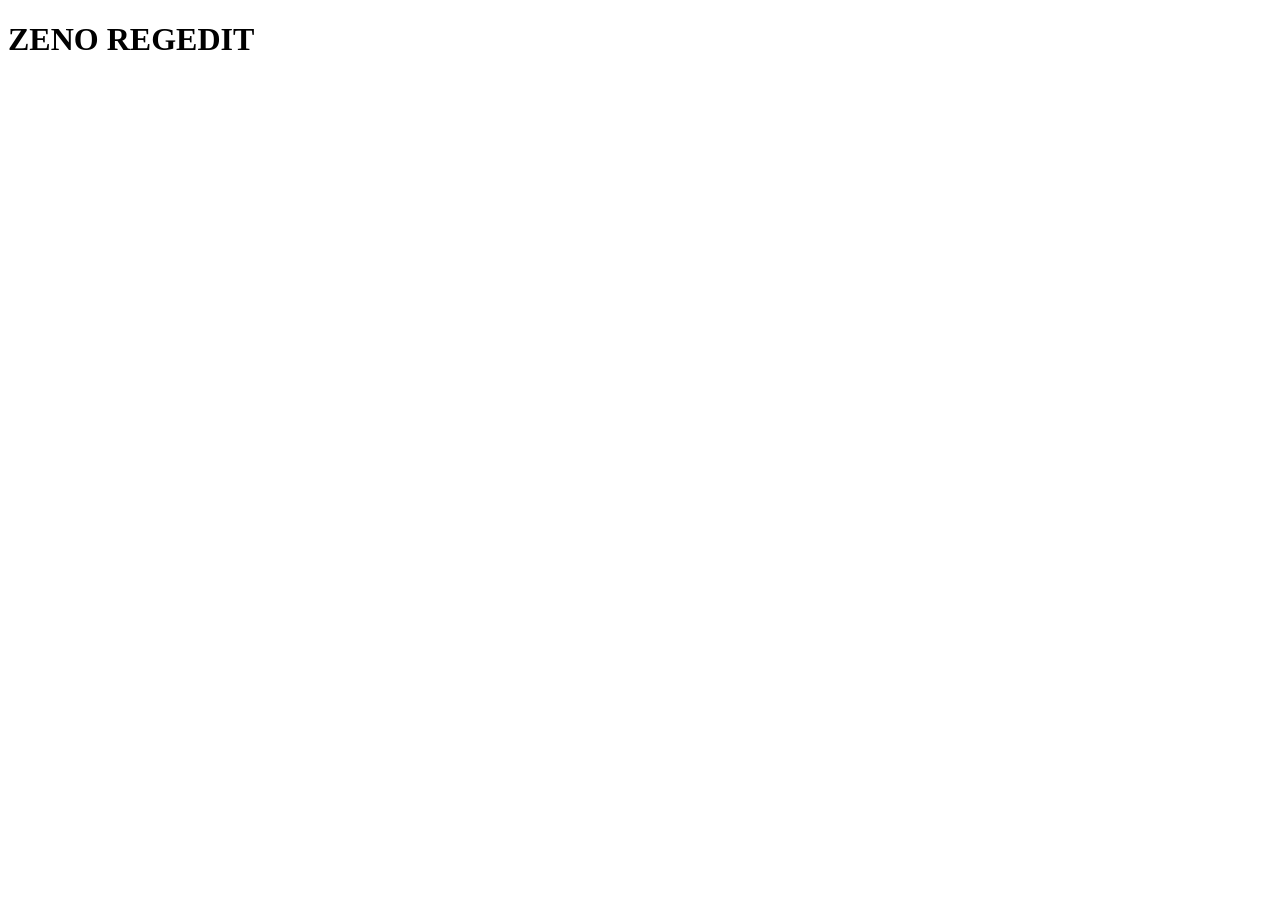
==== commit e3b9ad7c: "Add files via upload" ====
--- a/index.html
+++ b/index.html
@@ -1,799 +1 @@
-<!DOCTYPE html>
-<html lang="vi">
-<head>
-<meta charset="UTF-8" />
-<meta name="viewport" content="width=device-width, initial-scale=1.0" />
-<meta name="theme-color" content="#050816" />
-<title>ZENO REGEDIT | CHIA Sแบบ FILE</title>
-<style>
-  :root{
-    --bg:#050816;
-    --bg2:#0a1024;
-    --card:rgba(10,16,36,.72);
-    --stroke:rgba(255,255,255,.10);
-    --text:#f4f7ff;
-    --muted:#aeb8d8;
-    --accent:#7c5cff;
-    --accent2:#00d4ff;
-    --accent3:#25d366;
-    --danger:#ff5d7a;
-    --warning:#ffb84d;
-    --shadow:0 22px 70px rgba(0,0,0,.45);
-    --radius:24px;
-  }
-
-  *{box-sizing:border-box}
-  html{scroll-behavior:smooth}
-  body{
-    margin:0;
-    color:var(--text);
-    font-family: Inter, system-ui, -apple-system, BlinkMacSystemFont, "Segoe UI", Arial, sans-serif;
-    background:
-      radial-gradient(circle at top left, rgba(124,92,255,.24), transparent 28%),
-      radial-gradient(circle at top right, rgba(0,212,255,.18), transparent 26%),
-      radial-gradient(circle at bottom center, rgba(37,211,102,.10), transparent 28%),
-      linear-gradient(180deg, #04060f 0%, #050816 45%, #03050a 100%);
-    min-height:100vh;
-    overflow-x:hidden;
-  }
-
-  #fx{
-    position:fixed;
-    inset:0;
-    width:100%;
-    height:100%;
-    z-index:-2;
-    opacity:.9;
-  }
-
-  .noise{
-    position:fixed;
-    inset:0;
-    pointer-events:none;
-    background-image:
-      linear-gradient(rgba(255,255,255,.03) 1px, transparent 1px),
-      linear-gradient(90deg, rgba(255,255,255,.03) 1px, transparent 1px);
-    background-size:120px 120px;
-    mask-image: radial-gradient(circle at center, black 40%, transparent 100%);
-    opacity:.12;
-    z-index:-1;
-  }
-
-  .wrap{
-    width:min(1180px, calc(100% - 24px));
-    margin:0 auto;
-    padding:18px 0 50px;
-  }
-
-  .topbar{
-    position:sticky;
-    top:12px;
-    z-index:40;
-    display:flex;
-    align-items:center;
-    justify-content:space-between;
-    gap:14px;
-    padding:14px 16px;
-    border:1px solid var(--stroke);
-    border-radius:20px;
-    background:linear-gradient(180deg, rgba(9,14,28,.82), rgba(9,14,28,.52));
-    backdrop-filter: blur(16px);
-    box-shadow:var(--shadow);
-    margin-bottom:18px;
-  }
-
-  .brand{
-    display:flex;
-    align-items:center;
-    gap:12px;
-    min-width:0;
-  }
-
-  .logo{
-    width:46px;
-    height:46px;
-    border-radius:16px;
-    display:grid;
-    place-items:center;
-    font-weight:900;
-    letter-spacing:.8px;
-    background:linear-gradient(135deg, var(--accent), var(--accent2));
-    box-shadow:
-      0 0 0 1px rgba(255,255,255,.06) inset,
-      0 10px 30px rgba(124,92,255,.30),
-      0 0 36px rgba(0,212,255,.16);
-  }
-
-  .brand h1{
-    margin:0;
-    font-size:15px;
-    letter-spacing:.6px;
-    line-height:1.15;
-  }
-
-  .brand p{
-    margin:4px 0 0;
-    color:var(--muted);
-    font-size:12px;
-    white-space:nowrap;
-    overflow:hidden;
-    text-overflow:ellipsis;
-    max-width:54vw;
-  }
-
-  .pill{
-    display:inline-flex;
-    align-items:center;
-    gap:8px;
-    padding:10px 14px;
-    border-radius:999px;
-    border:1px solid rgba(0,212,255,.22);
-    background:rgba(0,212,255,.08);
-    color:#dff9ff;
-    font-size:13px;
-    font-weight:800;
-    white-space:nowrap;
-  }
-
-  .hero{
-    display:grid;
-    grid-template-columns: 1.25fr .95fr;
-    gap:18px;
-    align-items:stretch;
-    margin-top:18px;
-  }
-
-  .panel{
-    background:linear-gradient(180deg, rgba(10,16,36,.88), rgba(10,16,36,.68));
-    border:1px solid var(--stroke);
-    border-radius:var(--radius);
-    box-shadow:var(--shadow);
-    overflow:hidden;
-  }
-
-  .hero-main{
-    padding:30px;
-    position:relative;
-  }
-
-  .hero-main:before{
-    content:"";
-    position:absolute;
-    inset:auto -10px -30px auto;
-    width:210px;
-    height:210px;
-    border-radius:50%;
-    background:radial-gradient(circle, rgba(124,92,255,.25), transparent 70%);
-    filter: blur(2px);
-    pointer-events:none;
-  }
-
-  .hero-main:after{
-    content:"";
-    position:absolute;
-    inset:0;
-    background:linear-gradient(115deg, transparent 0%, rgba(255,255,255,.03) 46%, transparent 58%);
-    transform:translateX(-60%);
-    animation:sheen 7s linear infinite;
-    pointer-events:none;
-  }
-
-  @keyframes sheen{
-    0%{transform:translateX(-70%)}
-    100%{transform:translateX(70%)}
-  }
-
-  .eyebrow{
-    display:inline-flex;
-    align-items:center;
-    gap:8px;
-    padding:8px 12px;
-    border-radius:999px;
-    background:rgba(124,92,255,.14);
-    border:1px solid rgba(124,92,255,.22);
-    color:#eadfff;
-    font-size:12px;
-    font-weight:900;
-    letter-spacing:.8px;
-    text-transform:uppercase;
-  }
-
-  .title{
-    font-size:clamp(36px, 6vw, 68px);
-    line-height:1;
-    margin:16px 0 12px;
-    font-weight:1000;
-    letter-spacing:-.05em;
-    text-shadow:0 0 20px rgba(0,212,255,.12);
-  }
-
-  .title .grad{
-    background:linear-gradient(90deg, #fff 0%, #c9d6ff 25%, #7cf2ff 55%, #fff 100%);
-    -webkit-background-clip:text;
-    background-clip:text;
-    color:transparent;
-    filter: drop-shadow(0 0 14px rgba(124,92,255,.15));
-  }
-
-  .desc{
-    margin:0;
-    max-width:70ch;
-    color:var(--muted);
-    line-height:1.85;
-    font-size:16px;
-  }
-
-  .hero-actions{
-    display:flex;
-    flex-wrap:wrap;
-    gap:12px;
-    margin-top:22px;
-  }
-
-  .btn{
-    appearance:none;
-    border:none;
-    cursor:pointer;
-    text-decoration:none;
-    color:#fff;
-    display:inline-flex;
-    align-items:center;
-    justify-content:center;
-    gap:10px;
-    font-weight:900;
-    letter-spacing:.2px;
-    padding:13px 18px;
-    border-radius:16px;
-    transition:transform .18s ease, box-shadow .18s ease, opacity .18s ease, background .18s ease;
-    box-shadow:0 12px 26px rgba(0,0,0,.18);
-    user-select:none;
-  }
-
-  .btn:hover{transform:translateY(-2px)}
-  .btn:active{transform:translateY(0px) scale(.99)}
-
-  .btn.primary{
-    background:linear-gradient(135deg, var(--accent), #5e7bff);
-    box-shadow:0 14px 30px rgba(124,92,255,.30), 0 0 22px rgba(124,92,255,.12);
-  }
-
-  .btn.green{
-    background:linear-gradient(135deg, #1fbf60, var(--accent3));
-    box-shadow:0 14px 30px rgba(37,211,102,.22), 0 0 18px rgba(37,211,102,.10);
-  }
-
-  .btn.red{
-    background:linear-gradient(135deg, #ff4768, #ff7b8a);
-    box-shadow:0 14px 30px rgba(255,93,122,.18);
-  }
-
-  .btn.ghost{
-    background:rgba(255,255,255,.05);
-    border:1px solid rgba(255,255,255,.08);
-    box-shadow:none;
-  }
-
-  .stats{
-    display:grid;
-    grid-template-columns: repeat(3, 1fr);
-    gap:12px;
-    margin-top:24px;
-  }
-
-  .stat{
-    padding:14px 16px;
-    border-radius:18px;
-    background:rgba(255,255,255,.03);
-    border:1px solid rgba(255,255,255,.07);
-  }
-
-  .stat b{
-    display:block;
-    margin-bottom:4px;
-    font-size:18px;
-  }
-
-  .stat span{
-    color:var(--muted);
-    font-size:12px;
-    line-height:1.5;
-  }
-
-  .side{
-    padding:18px;
-    display:flex;
-    flex-direction:column;
-    gap:14px;
-  }
-
-  .card{
-    position:relative;
-    padding:18px;
-    border-radius:22px;
-    background:linear-gradient(180deg, rgba(255,255,255,.06), rgba(255,255,255,.03));
-    border:1px solid rgba(255,255,255,.08);
-    overflow:hidden;
-    transform-style:preserve-3d;
-    transition:transform .22s ease, border-color .22s ease, box-shadow .22s ease;
-  }
-
-  .card:hover{
-    transform:translateY(-4px) rotateX(2deg);
-    border-color:rgba(124,92,255,.22);
-    box-shadow:0 18px 45px rgba(0,0,0,.26);
-  }
-
-  .discord{
-    background:linear-gradient(135deg, rgba(88,101,242,.22), rgba(0,212,255,.08));
-    border:1px solid rgba(88,101,242,.26);
-  }
-
-  .discord .badge{
-    display:inline-flex;
-    align-items:center;
-    gap:8px;
-    padding:7px 10px;
-    border-radius:999px;
-    background:rgba(88,101,242,.16);
-    border:1px solid rgba(88,101,242,.20);
-    color:#eef1ff;
-    font-size:12px;
-    font-weight:900;
-  }
-
-  .verify{
-    background:linear-gradient(135deg, rgba(255,176,77,.20), rgba(255,93,122,.08));
-    border:1px solid rgba(255,176,77,.20);
-  }
-
-  .card h3{
-    margin:12px 0 8px;
-    font-size:19px;
-    line-height:1.2;
-  }
-
-  .card p{
-    margin:0;
-    color:var(--muted);
-    line-height:1.7;
-    font-size:14px;
-  }
-
-  .card .row{
-    display:flex;
-    align-items:flex-start;
-    gap:12px;
-  }
-
-  .icon{
-    width:46px;
-    height:46px;
-    flex:none;
-    border-radius:16px;
-    display:grid;
-    place-items:center;
-    font-weight:1000;
-    background:rgba(255,255,255,.07);
-    border:1px solid rgba(255,255,255,.08);
-  }
-
-  .discord .icon{
-    background:linear-gradient(135deg, #5865f2, #7b86ff);
-    box-shadow:0 0 20px rgba(88,101,242,.22);
-  }
-
-  .verify .icon{
-    background:linear-gradient(135deg, #ffb84d, #ff7b8a);
-    box-shadow:0 0 20px rgba(255,184,77,.18);
-  }
-
-  .unlock{
-    display:flex;
-    gap:10px;
-    flex-wrap:wrap;
-    margin-top:14px;
-  }
-
-  .status{
-    margin-top:12px;
-    padding:12px 14px;
-    border-radius:16px;
-    background:rgba(255,255,255,.04);
-    border:1px dashed rgba(255,255,255,.12);
-    color:var(--muted);
-    font-size:13px;
-    line-height:1.6;
-  }
-
-  .status strong{color:#fff}
-
-  .section{
-    margin-top:18px;
-    padding:22px;
-  }
-
-  .section-head{
-    display:flex;
-    align-items:end;
-    justify-content:space-between;
-    gap:16px;
-    margin-bottom:16px;
-  }
-
-  .section-head h2{
-    margin:0;
-    font-size:22px;
-    letter-spacing:-.02em;
-  }
-
-  .section-head span{
-    color:var(--muted);
-    font-size:13px;
-  }
-
-  .grid{
-    display:grid;
-    grid-template-columns: repeat(2, 1fr);
-    gap:14px;
-  }
-
-  .file-card{
-    position:relative;
-    padding:20px;
-    border-radius:22px;
-    background:
-      linear-gradient(180deg, rgba(255,255,255,.06), rgba(255,255,255,.03)),
-      radial-gradient(circle at top right, rgba(0,212,255,.12), transparent 28%);
-    border:1px solid rgba(255,255,255,.08);
-    overflow:hidden;
-    box-shadow:0 14px 34px rgba(0,0,0,.20);
-    transition:transform .22s ease, box-shadow .22s ease, border-color .22s ease;
-  }
-
-  .file-card:hover{
-    transform:translateY(-4px);
-    border-color:rgba(0,212,255,.18);
-    box-shadow:0 18px 40px rgba(0,0,0,.28), 0 0 26px rgba(0,212,255,.08);
-  }
-
-  .tag{
-    display:inline-flex;
-    align-items:center;
-    gap:8px;
-    padding:7px 10px;
-    border-radius:999px;
-    font-size:12px;
-    font-weight:900;
-    background:rgba(0,212,255,.09);
-    border:1px solid rgba(0,212,255,.18);
-    color:#dcfbff;
-  }
-
-  .file-card h3{
-    margin:12px 0 8px;
-    font-size:20px;
-  }
-
-  .file-card p{
-    margin:0;
-    color:var(--muted);
-    line-height:1.75;
-    font-size:14px;
-  }
-
-  .file-actions{
-    display:flex;
-    flex-wrap:wrap;
-    gap:10px;
-    margin-top:16px;
-  }
-
-  .btn.small{padding:11px 14px;border-radius:14px;font-size:13px}
-
-  .footer{
-    margin-top:18px;
-    padding:18px;
-    text-align:center;
-    color:var(--muted);
-    font-size:13px;
-    line-height:1.8;
-  }
-
-  .footer strong{color:#fff}
-
-  .locked-hint{
-    font-size:12px;
-    color:#ffe7b0;
-  }
-
-  .hide{display:none !important;}
-
-  @media (max-width: 920px){
-    .hero{grid-template-columns:1fr}
-    .grid{grid-template-columns:1fr}
-    .stats{grid-template-columns:1fr}
-    .topbar{flex-direction:column;align-items:flex-start}
-    .brand p{max-width:100%}
-    .section-head{flex-direction:column;align-items:flex-start}
-  }
-
-  @media (max-width: 520px){
-    .hero-main,.section{padding:18px}
-    .side{padding:14px}
-    .title{font-size:clamp(32px, 10vw, 50px)}
-    .card h3,.file-card h3{font-size:18px}
-  }
-</style>
-</head>
-<body>
-<canvas id="fx"></canvas>
-<div class="noise"></div>
-
-<div class="wrap">
-  <header class="topbar">
-    <div class="brand">
-      <div class="logo">Z</div>
-      <div>
-        <h1>ZENO REGEDIT</h1>
-        <p>Shop-style landing page cho chia sแบป file, tแป‘i ฦฐu cho GitHub Pages</p>
-      </div>
-    </div>
-    <div class="pill">โก CHIA Sแบบ FILE โ€ข Hแป– TRแปข NHANH โ€ข GIAO DIแปN XแปN</div>
-  </header>
-
-  <section class="hero">
-    <div class="panel hero-main">
-      <span class="eyebrow">CHIA Sแบบ FILE</span>
-      <h2 class="title"><span class="grad">ZENO REGEDIT</span></h2>
-      <p class="desc">
-        Mแปt trang giแปi thiแปu file theo phong cรกch shop Free Fire: nแปn ฤ‘แปng, รกnh sรกng neon, card nแป•i khแป‘i,
-        nรบt tแบฃi แบฉn vร  mแป khรณa sau khi xรกc minh 10 giรขy. Phรน hแปฃp ฤ‘แป ฤ‘ฤng lรชn GitHub Pages vร  dรนng nhฦฐ landing page chรญnh.
-      </p>
-
-      <div class="hero-actions">
-        <a class="btn green" href="https://youtube.com/@taine677?si=bfpznH3ppNZCCuLd" target="_blank" rel="noopener noreferrer">๐‘ Like &amp; ฤฤng kรฝ</a>
-        <button class="btn primary" id="verifyBtn" type="button">๐”“ XรC MINH 10 GIรY</button>
-      </div>
-
-      <div class="stats">
-        <div class="stat">
-          <b>Hiแปu แปฉng sรกng</b>
-          <span>Logo vร  nรบt cรณ glow, chuyแปn ฤ‘แปng mฦฐแปฃt</span>
-        </div>
-        <div class="stat">
-          <b>แบจn link tแบฃi</b>
-          <span>Chแป hiแปn sau khi hoร n tแบฅt ฤ‘แบฟm ngฦฐแปฃc</span>
-        </div>
-        <div class="stat">
-          <b>Responsive</b>
-          <span>Hiแปn thแป ฤ‘แบนp trรชn ฤ‘iแปn thoแบกi lแบซn mรกy tรญnh</span>
-        </div>
-      </div>
-    </div>
-
-    <aside class="panel side">
-      <div class="card discord">
-        <div class="row">
-          <div class="icon">D</div>
-          <div>
-            <span class="badge">๐‘จโ€๐”ง DISCORD Hแป– TRแปข</span>
-            <h3>Vร o Discord ฤ‘แป nhแบญn hแป— trแปฃ</h3>
-            <p>Tham gia Discord ฤ‘แป cแบญp nhแบญt file mแปi, nhแบญn hแป— trแปฃ nhanh vร  bรกo lแป—i tiแปn hฦกn.</p>
-          </div>
-        </div>
-        <div class="unlock">
-          <a class="btn primary" href="https://discord.gg/TamUEZXEpG" target="_blank" rel="noopener noreferrer">THAM GIA DISCORD</a>
-        </div>
-      </div>
-
-      <div class="card verify">
-        <div class="row">
-          <div class="icon">โณ</div>
-          <div>
-            <span class="badge" style="display:inline-flex;align-items:center;gap:8px;padding:7px 10px;border-radius:999px;background:rgba(255,184,77,.16);border:1px solid rgba(255,184,77,.22);color:#fff;font-size:12px;font-weight:900;">XรC MINH</span>
-            <h3>Khรณa mแป tแบฃi file bแบฑng ฤ‘แบฟm ngฦฐแปฃc</h3>
-            <p>Bแบฅm xรกc minh ฤ‘แป mแป khรณa nรบt tแบฃi sau 10 giรขy.</p>
-          </div>
-        </div>
-        <div class="status" id="statusBox">
-          Trแบกng thรกi: <strong>chฦฐa xรกc minh</strong> โ€” bแบฅm nรบt bรชn trรชn ฤ‘แป mแป khรณa.
-        </div>
-        <div class="locked-hint" id="countdownText">Nรบt tแบฃi hiแปn ฤ‘ang bแป แบฉn.</div>
-      </div>
-    </aside>
-  </section>
-
-  <section class="panel section">
-    <div class="section-head">
-      <div>
-        <h2>Danh Mแปฅc File</h2>
-        <span>Bแบฅm tแบฃi sau khi xรกc minh xong.</span>
-      </div>
-      <span>โฌ Tแบฃi theo danh mแปฅc</span>
-    </div>
-
-    <div class="grid">
-      <article class="file-card">
-        <span class="tag">DATA NHแบธ TรM</span>
-        <h3>File tแป‘i ฦฐu, gแปn nhแบน</h3>
-        <p>Phรน hแปฃp cho ngฦฐแปi cแบงn tแบฃi nhanh vร  dรนng ngay. Nรบt tแบฃi sแบฝ hiแปn sau khi mแป khรณa.</p>
-        <div class="file-actions">
-          <a class="btn primary small tai" href="https://link4m.net/kvOiP" target="_blank" rel="noopener noreferrer">TแบขI FILE</a>
-        </div>
-      </article>
-
-      <article class="file-card">
-        <span class="tag">ฤแปNH Vแป</span>
-        <h3>Lฦฐu รฝ: tแบฃi full tร i nguyรชn</h3>
-        <p>Nรบt tแบฃi chแป xuแบฅt hiแปn sau khi hoร n tแบฅt xรกc minh 10 giรขy trรชn giao diแปn.</p>
-        <div class="file-actions">
-          <a class="btn primary small tai" href="https://link4m.net/hOdYuTP" target="_blank" rel="noopener noreferrer">TแบขI FILE</a>
-        </div>
-      </article>
-
-      <article class="file-card">
-        <span class="tag">AIMLOCK</span>
-        <h3>Danh mแปฅc chuyรชn biแปt</h3>
-        <p>Thiแบฟt kแบฟ kiแปu card shop ฤ‘แป nhรฌn chuyรชn nghiแปp hฦกn trรชn GitHub Pages.</p>
-        <div class="file-actions">
-          <a class="btn primary small tai" href="https://link4m.org/ikWNEz" target="_blank" rel="noopener noreferrer">TแบขI FILE</a>
-        </div>
-      </article>
-
-      <article class="file-card">
-        <span class="tag">NHแบธ TรM 200K</span>
-        <h3>Thแบป nแป•i bแบญt</h3>
-        <p>Hiแปu แปฉng sรกng, viแปn glow vร  ฤ‘แป• bรณng giรบp phแบงn nแปi dung nhรฌn cao cแบฅp hฦกn.</p>
-        <div class="file-actions">
-          <a class="btn primary small tai" href="https://link4m.org/pZzEr" target="_blank" rel="noopener noreferrer">TแบขI FILE</a>
-        </div>
-      </article>
-    </div>
-  </section>
-
-  <section class="panel footer">
-    <strong>ZENO REGEDIT</strong> โ€” Hรฃy vร o Discord ฤ‘แป nhแบญn hแป— trแปฃ nhanh, cแบญp nhแบญt file mแปi vร  hฦฐแปng dแบซn chi tiแบฟt.<br>
-    Mแบนo: ฤ‘แป•i file nร y thร nh <strong>index.html</strong> rแป“i up thแบณng lรชn GitHub Pages lร  chแบกy.
-  </section>
-</div>
-
-<script>
-  // Hide all download buttons until verified
-  const downloadButtons = document.querySelectorAll(".tai");
-  const verifyBtn = document.getElementById("verifyBtn");
-  const statusBox = document.getElementById("statusBox");
-  const countdownText = document.getElementById("countdownText");
-
-  downloadButtons.forEach(btn => btn.classList.add("hide"));
-
-  let verified = false;
-  let timer = null;
-
-  function unlockDownloads(){
-    downloadButtons.forEach(btn => btn.classList.remove("hide"));
-    statusBox.innerHTML = 'Trแบกng thรกi: <strong>ฤ‘รฃ xรกc minh</strong> โ€” cรกc nรบt tแบฃi ฤ‘รฃ ฤ‘ฦฐแปฃc mแป.';
-    countdownText.textContent = 'ฤรฃ mแป khรณa tแบฅt cแบฃ nรบt tแบฃi.';
-    verifyBtn.textContent = 'โ… ฤร XรC MINH';
-    verifyBtn.disabled = true;
-    verifyBtn.style.opacity = "0.75";
-    verifyBtn.style.cursor = "not-allowed";
-    verified = true;
-  }
-
-  verifyBtn.addEventListener("click", () => {
-    if (verified) return;
-
-    window.open("https://youtube.com/@taine677?si=bfpznH3ppNZCCuLd", "_blank", "noopener,noreferrer");
-
-    let t = 10;
-    countdownText.textContent = `โณ Vui lรฒng chแป ${t} giรขy...`;
-    statusBox.innerHTML = 'Trแบกng thรกi: <strong>ฤ‘ang xรกc minh</strong> โ€” chแป ฤ‘แบฟm ngฦฐแปฃc hoร n tแบฅt.';
-
-    if (timer) clearInterval(timer);
-    timer = setInterval(() => {
-      t--;
-      if (t > 0){
-        countdownText.textContent = `โณ Vui lรฒng chแป ${t} giรขy...`;
-        return;
-      }
-      clearInterval(timer);
-      unlockDownloads();
-    }, 1000);
-  });
-
-  // Animated particles background
-  const canvas = document.getElementById("fx");
-  const ctx = canvas.getContext("2d");
-  let w, h, dpr;
-
-  const dots = [];
-  const DOT_COUNT = 86;
-
-  function resize(){
-    dpr = Math.min(window.devicePixelRatio || 1, 2);
-    w = canvas.width = Math.floor(innerWidth * dpr);
-    h = canvas.height = Math.floor(innerHeight * dpr);
-    canvas.style.width = innerWidth + "px";
-    canvas.style.height = innerHeight + "px";
-  }
-
-  function rand(min, max){ return Math.random() * (max - min) + min; }
-
-  function init(){
-    dots.length = 0;
-    for(let i = 0; i < DOT_COUNT; i++){
-      dots.push({
-        x: rand(0, w),
-        y: rand(0, h),
-        r: rand(0.8, 2.2) * dpr,
-        vx: rand(-0.18, 0.18) * dpr,
-        vy: rand(-0.10, 0.14) * dpr,
-        a: rand(0.35, 0.9)
-      });
-    }
-  }
-
-  function draw(){
-    ctx.clearRect(0, 0, w, h);
-
-    // soft gradient glow
-    const g1 = ctx.createRadialGradient(w * 0.18, h * 0.12, 0, w * 0.18, h * 0.12, Math.min(w, h) * 0.35);
-    g1.addColorStop(0, "rgba(124,92,255,.16)");
-    g1.addColorStop(1, "rgba(124,92,255,0)");
-    ctx.fillStyle = g1;
-    ctx.fillRect(0, 0, w, h);
-
-    const g2 = ctx.createRadialGradient(w * 0.82, h * 0.16, 0, w * 0.82, h * 0.16, Math.min(w, h) * 0.28);
-    g2.addColorStop(0, "rgba(0,212,255,.13)");
-    g2.addColorStop(1, "rgba(0,212,255,0)");
-    ctx.fillStyle = g2;
-    ctx.fillRect(0, 0, w, h);
-
-    for (const p of dots){
-      p.x += p.vx;
-      p.y += p.vy;
-
-      if (p.x < -20) p.x = w + 20;
-      if (p.x > w + 20) p.x = -20;
-      if (p.y < -20) p.y = h + 20;
-      if (p.y > h + 20) p.y = -20;
-
-      ctx.beginPath();
-      ctx.fillStyle = `rgba(255,255,255,${p.a})`;
-      ctx.arc(p.x, p.y, p.r, 0, Math.PI * 2);
-      ctx.fill();
-    }
-
-    // Connect nearby points
-    for(let i = 0; i < dots.length; i++){
-      for(let j = i + 1; j < dots.length; j++){
-        const a = dots[i], b = dots[j];
-        const dx = a.x - b.x;
-        const dy = a.y - b.y;
-        const dist = Math.hypot(dx, dy);
-        if (dist < 150 * dpr){
-          const alpha = 1 - dist / (150 * dpr);
-          ctx.strokeStyle = `rgba(124,92,255,${alpha * 0.08})`;
-          ctx.lineWidth = 1 * dpr;
-          ctx.beginPath();
-          ctx.moveTo(a.x, a.y);
-          ctx.lineTo(b.x, b.y);
-          ctx.stroke();
-        }
-      }
-    }
-
-    requestAnimationFrame(draw);
-  }
-
-  window.addEventListener("resize", () => {
-    resize();
-    init();
-  });
-
-  resize();
-  init();
-  draw();
-</script>
-</body>
-</html>
+<!doctype html><html lang="vi"><head><meta charset="UTF-8"><meta name="viewport" content="width=device-width,initial-scale=1"><title>ZENO REGEDIT</title><link rel="stylesheet" href="styles.css"></head><body><h1>ZENO REGEDIT</h1><div id="fileGrid"></div><script src="files-data.js"></script><script src="script.js"></script></body></html>
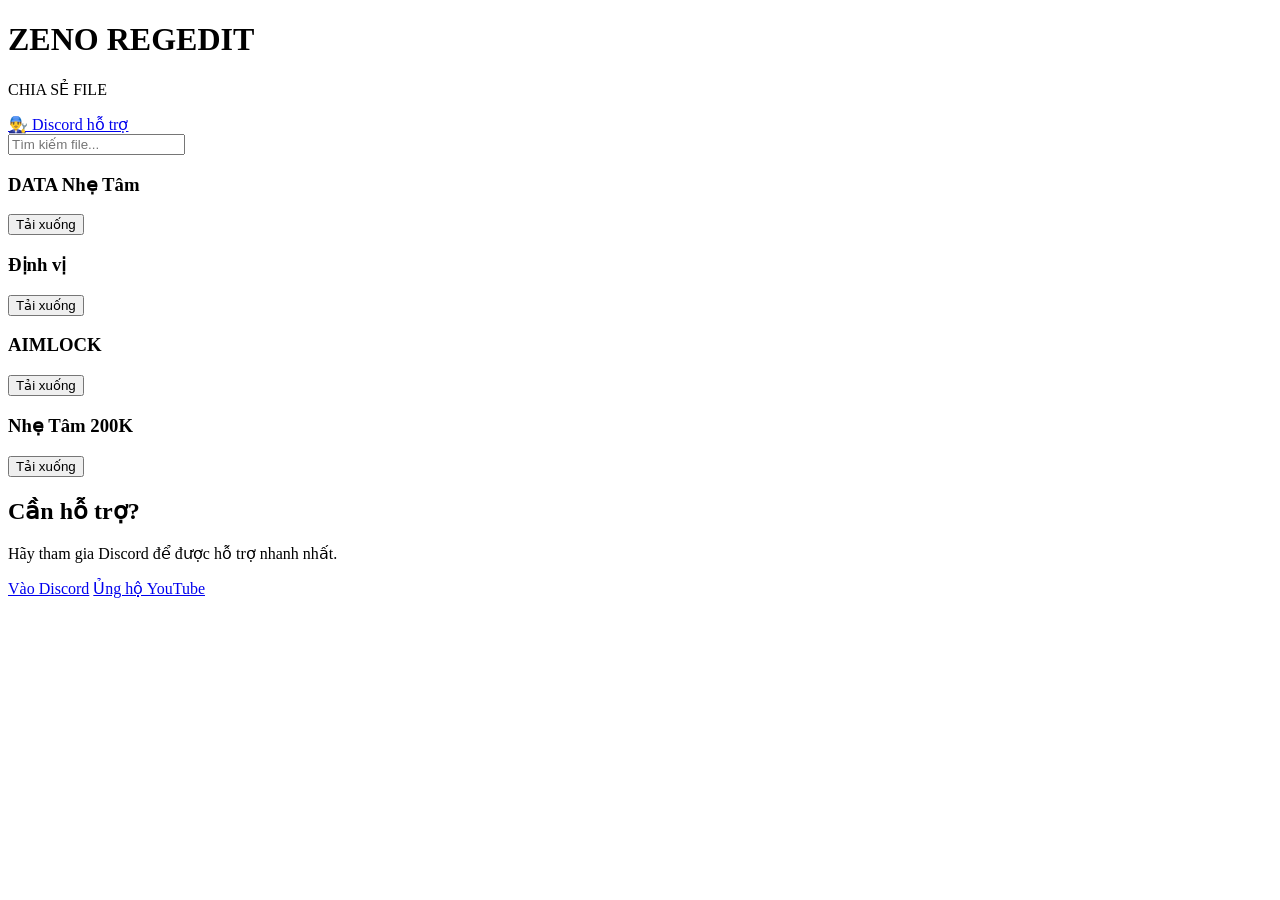
==== commit 0f0954ce: "Add files via upload" ====
--- a/index.html
+++ b/index.html
@@ -1 +1,51 @@
-<!doctype html><html lang="vi"><head><meta charset="UTF-8"><meta name="viewport" content="width=device-width,initial-scale=1"><title>ZENO REGEDIT</title><link rel="stylesheet" href="styles.css"></head><body><h1>ZENO REGEDIT</h1><div id="fileGrid"></div><script src="files-data.js"></script><script src="script.js"></script></body></html>+<!DOCTYPE html>
+<html lang="vi">
+<head>
+<meta charset="UTF-8">
+<meta name="viewport" content="width=device-width,initial-scale=1">
+<title>ZENO REGEDIT | Chia sẻ File</title>
+<link rel="stylesheet" href="style.css">
+</head>
+<body>
+<header class="hero">
+<h1>ZENO REGEDIT</h1>
+<p>CHIA SẺ FILE</p>
+<a class="btn" href="https://discord.gg/TamUEZXEpG" target="_blank">👨‍🔧 Discord hỗ trợ</a>
+</header>
+
+<main class="container">
+<input id="search" placeholder="Tìm kiếm file...">
+
+<div id="files" class="grid">
+<div class="card">
+<h3>DATA Nhẹ Tâm</h3>
+<button onclick="openLink('https://link4m.net/kvOiP')">Tải xuống</button>
+</div>
+
+<div class="card">
+<h3>Định vị</h3>
+<button onclick="openLink('https://link4m.net/hOdYuTP')">Tải xuống</button>
+</div>
+
+<div class="card">
+<h3>AIMLOCK</h3>
+<button onclick="openLink('https://link4m.org/ikWNEz')">Tải xuống</button>
+</div>
+
+<div class="card">
+<h3>Nhẹ Tâm 200K</h3>
+<button onclick="openLink('https://link4m.org/pZzEr')">Tải xuống</button>
+</div>
+</div>
+
+<section class="support">
+<h2>Cần hỗ trợ?</h2>
+<p>Hãy tham gia Discord để được hỗ trợ nhanh nhất.</p>
+<a class="btn" href="https://discord.gg/TamUEZXEpG" target="_blank">Vào Discord</a>
+<a class="btn" href="https://youtube.com/@taine677?si=bfpznH3ppNZCCuLd" target="_blank">Ủng hộ YouTube</a>
+</section>
+</main>
+
+<script src="script.js"></script>
+</body>
+</html>
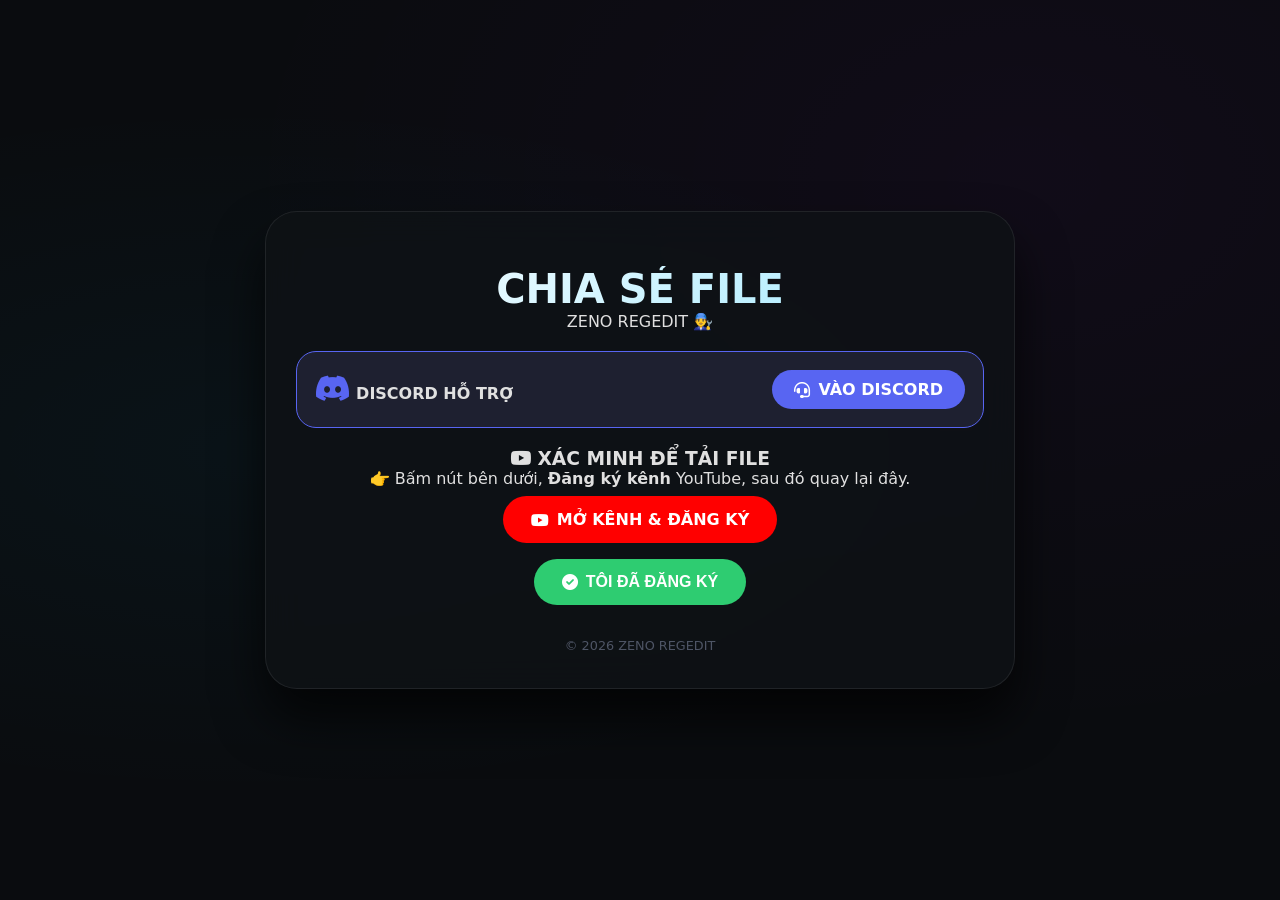
==== commit 509e6268: "Update index.html with new styles and content" ====
--- a/index.html
+++ b/index.html
@@ -1,51 +1,179 @@
 <!DOCTYPE html>
 <html lang="vi">
 <head>
-<meta charset="UTF-8">
-<meta name="viewport" content="width=device-width,initial-scale=1">
-<title>ZENO REGEDIT | Chia sẻ File</title>
-<link rel="stylesheet" href="style.css">
+  <meta charset="UTF-8">
+  <meta name="viewport" content="width=device-width, initial-scale=1.0">
+  <title>ZENO REGEDIT • Xác minh & Tải File</title>
+  <link rel="stylesheet" href="https://cdnjs.cloudflare.com/ajax/libs/font-awesome/6.0.0-beta3/css/all.min.css">
+  <style>
+    * { margin: 0; padding: 0; box-sizing: border-box; }
+    body {
+      font-family: 'Segoe UI', system-ui, sans-serif;
+      background: #0a0c0f;
+      color: #e0e0e0;
+      min-height: 100vh;
+      display: flex; align-items: center; justify-content: center;
+      padding: 20px;
+      background-image:
+        radial-gradient(ellipse at 20% 50%, rgba(0,200,255,0.04) 0%, transparent 55%),
+        radial-gradient(ellipse at 80% 20%, rgba(180,0,255,0.04) 0%, transparent 55%);
+    }
+    .card {
+      max-width: 750px; width: 100%;
+      background: rgba(15,18,22,0.85);
+      backdrop-filter: blur(18px);
+      border: 1px solid rgba(255,255,255,0.08);
+      border-radius: 32px;
+      padding: 35px 30px;
+      box-shadow: 0 30px 50px rgba(0,0,0,0.7);
+      text-align: center;
+    }
+    .header h1 { font-size: 2.5rem; font-weight: 700; background: linear-gradient(135deg, #fff, #a0e9ff); -webkit-background-clip: text; -webkit-text-fill-color: transparent; }
+    .discord-box {
+      background: #1e2030; border: 1px solid #5865F2; border-radius: 20px;
+      padding: 18px; margin: 20px 0; display: flex; align-items: center;
+      justify-content: space-between; flex-wrap: wrap; gap: 15px;
+    }
+    .discord-btn {
+      background: #5865F2; color: white; padding: 10px 22px; border-radius: 30px;
+      font-weight: bold; text-decoration: none; display: flex; align-items: center; gap: 8px;
+    }
+    .youtube-btn, .verify-btn {
+      background: #ff0000; color: white; border: none; padding: 14px 28px;
+      border-radius: 30px; font-weight: bold; cursor: pointer; text-decoration: none;
+      display: inline-flex; align-items: center; gap: 8px; margin: 8px;
+      font-size: 1rem; transition: 0.2s;
+    }
+    .verify-btn { background: #2ecc71; }
+    .countdown-box { font-size: 2.5rem; font-weight: 700; color: #00e6ff; margin: 25px 0; }
+    .hidden { display: none; }
+    .file-item {
+      background: rgba(20,24,30,0.8); border-radius: 20px; padding: 18px 22px;
+      display: flex; align-items: center; justify-content: space-between;
+      margin-bottom: 12px; border: 1px solid rgba(255,255,255,0.06); text-align: left;
+    }
+    .file-info i { font-size: 1.6rem; color: #4fbfe8; margin-right: 14px; }
+    .file-name { font-weight: 600; }
+    .download-link {
+      background: #00e6ff; color: #000; border: none; padding: 10px 22px;
+      border-radius: 30px; font-weight: bold; cursor: pointer; text-decoration: none;
+      display: inline-flex; align-items: center; gap: 6px;
+    }
+    footer { margin-top: 25px; color: #4e5565; font-size: 0.8rem; }
+  </style>
 </head>
 <body>
-<header class="hero">
-<h1>ZENO REGEDIT</h1>
-<p>CHIA SẺ FILE</p>
-<a class="btn" href="https://discord.gg/TamUEZXEpG" target="_blank">👨‍🔧 Discord hỗ trợ</a>
-</header>
+  <div class="card">
+    <div class="header">
+      <i class="fas fa-shield-haltered" style="font-size:3rem; color:#00e6ff;"></i>
+      <h1>CHIA SẺ FILE</h1>
+      <p>ZENO REGEDIT 👨‍🔧</p>
+    </div>
 
-<main class="container">
-<input id="search" placeholder="Tìm kiếm file...">
+    <div class="discord-box">
+      <span><i class="fab fa-discord" style="color:#5865F2; font-size:1.8rem;"></i> <strong>DISCORD HỖ TRỢ</strong></span>
+      <a href="https://discord.gg/TamUEZXEpG" target="_blank" class="discord-btn"><i class="fas fa-headset"></i> VÀO DISCORD</a>
+    </div>
 
-<div id="files" class="grid">
-<div class="card">
-<h3>DATA Nhẹ Tâm</h3>
-<button onclick="openLink('https://link4m.net/kvOiP')">Tải xuống</button>
-</div>
+    <!-- KHU VỰC XÁC MINH -->
+    <div id="verifySection">
+      <h3><i class="fab fa-youtube"></i> XÁC MINH ĐỂ TẢI FILE</h3>
+      <p>👉 Bấm nút bên dưới, <strong>Đăng ký kênh</strong> YouTube, sau đó quay lại đây.</p>
+      <a href="https://youtube.com/@taine677?si=bfpznH3ppNZCCuLd" target="_blank" class="youtube-btn" id="openYTBtn">
+        <i class="fab fa-youtube"></i> MỞ KÊNH & ĐĂNG KÝ
+      </a>
+      <br>
+      <button id="confirmSubBtn" class="verify-btn"><i class="fas fa-check-circle"></i> TÔI ĐÃ ĐĂNG KÝ</button>
+    </div>
 
-<div class="card">
-<h3>Định vị</h3>
-<button onclick="openLink('https://link4m.net/hOdYuTP')">Tải xuống</button>
-</div>
+    <!-- ĐẾM NGƯỢC 10 GIÂY -->
+    <div id="countdownSection" class="hidden">
+      <p>⏳ Vui lòng đợi <strong><span id="timer">10</span> giây</strong> để mở khóa file...</p>
+      <div class="countdown-box" id="timerDisplay">10</div>
+    </div>
 
-<div class="card">
-<h3>AIMLOCK</h3>
-<button onclick="openLink('https://link4m.org/ikWNEz')">Tải xuống</button>
-</div>
+    <!-- DANH SÁCH FILE (sau khi mở khóa) -->
+    <div id="fileSection" class="hidden">
+      <div class="section-title" style="text-align:left; margin:20px 0;">
+        <i class="fas fa-folder-open"></i> DANH MỤC FILE
+      </div>
+      <div id="fileList"></div>
+    </div>
 
-<div class="card">
-<h3>Nhẹ Tâm 200K</h3>
-<button onclick="openLink('https://link4m.org/pZzEr')">Tải xuống</button>
-</div>
-</div>
+    <footer>© 2026 ZENO REGEDIT</footer>
+  </div>
 
-<section class="support">
-<h2>Cần hỗ trợ?</h2>
-<p>Hãy tham gia Discord để được hỗ trợ nhanh nhất.</p>
-<a class="btn" href="https://discord.gg/TamUEZXEpG" target="_blank">Vào Discord</a>
-<a class="btn" href="https://youtube.com/@taine677?si=bfpznH3ppNZCCuLd" target="_blank">Ủng hộ YouTube</a>
-</section>
-</main>
+  <script>
+    // 📦 Mảng file - CẬP NHẬT từ Admin
+    const files = [
+      { name: "DATA Nhẹ Tâm", icon: "fa-database", link: "https://link4m.net/kvOiP" },
+      { name: "Định vị (Tải Full)", icon: "fa-map-marker-alt", link: "https://link4m.net/hOdYuTP" },
+      { name: "AIMLOCK", icon: "fa-crosshairs", link: "https://link4m.org/ikWNEz" },
+      { name: "Nhẹ Tâm 200k", icon: "fa-gem", link: "https://link4m.org/pZzEr" }
+    ];
 
-<script src="script.js"></script>
+    const verifySection = document.getElementById('verifySection');
+    const countdownSection = document.getElementById('countdownSection');
+    const fileSection = document.getElementById('fileSection');
+    const timerSpan = document.getElementById('timer');
+    const timerDisplay = document.getElementById('timerDisplay');
+    const fileListDiv = document.getElementById('fileList');
+
+    // Kiểm tra trạng thái đã mở khóa (lưu session)
+    if (sessionStorage.getItem('zeno_unlocked') === 'true') {
+      verifySection.classList.add('hidden');
+      countdownSection.classList.add('hidden');
+      fileSection.classList.remove('hidden');
+      renderFiles();
+    }
+
+    // Xử lý nút "TÔI ĐÃ ĐĂNG KÝ"
+    document.getElementById('confirmSubBtn').addEventListener('click', () => {
+      verifySection.classList.add('hidden');
+      countdownSection.classList.remove('hidden');
+      startCountdown(10);
+    });
+
+    function startCountdown(seconds) {
+      let remaining = seconds;
+      timerSpan.textContent = remaining;
+      timerDisplay.textContent = remaining;
+      const interval = setInterval(() => {
+        remaining--;
+        timerSpan.textContent = remaining;
+        timerDisplay.textContent = remaining;
+        if (remaining <= 0) {
+          clearInterval(interval);
+          // Mở khóa
+          sessionStorage.setItem('zeno_unlocked', 'true');
+          // Tạo token ngẫu nhiên để bảo vệ link download
+          const token = Math.random().toString(36).substring(2, 15) + Date.now().toString(36);
+          sessionStorage.setItem('zeno_token', token);
+          countdownSection.classList.add('hidden');
+          fileSection.classList.remove('hidden');
+          renderFiles();
+        }
+      }, 1000);
+    }
+
+    function renderFiles() {
+      fileListDiv.innerHTML = '';
+      const token = sessionStorage.getItem('zeno_token') || 'no-token';
+      files.forEach((file, index) => {
+        const div = document.createElement('div');
+        div.className = 'file-item';
+        div.innerHTML = `
+          <div class="file-info">
+            <i class="fas ${file.icon}"></i>
+            <span class="file-name">${file.name}</span>
+          </div>
+          <a href="download.html?file=${index}&token=${token}" class="download-link" target="_blank">
+            <i class="fas fa-download"></i> TẢI XUỐNG
+          </a>
+        `;
+        fileListDiv.appendChild(div);
+      });
+    }
+  </script>
 </body>
-</html>+</html>
